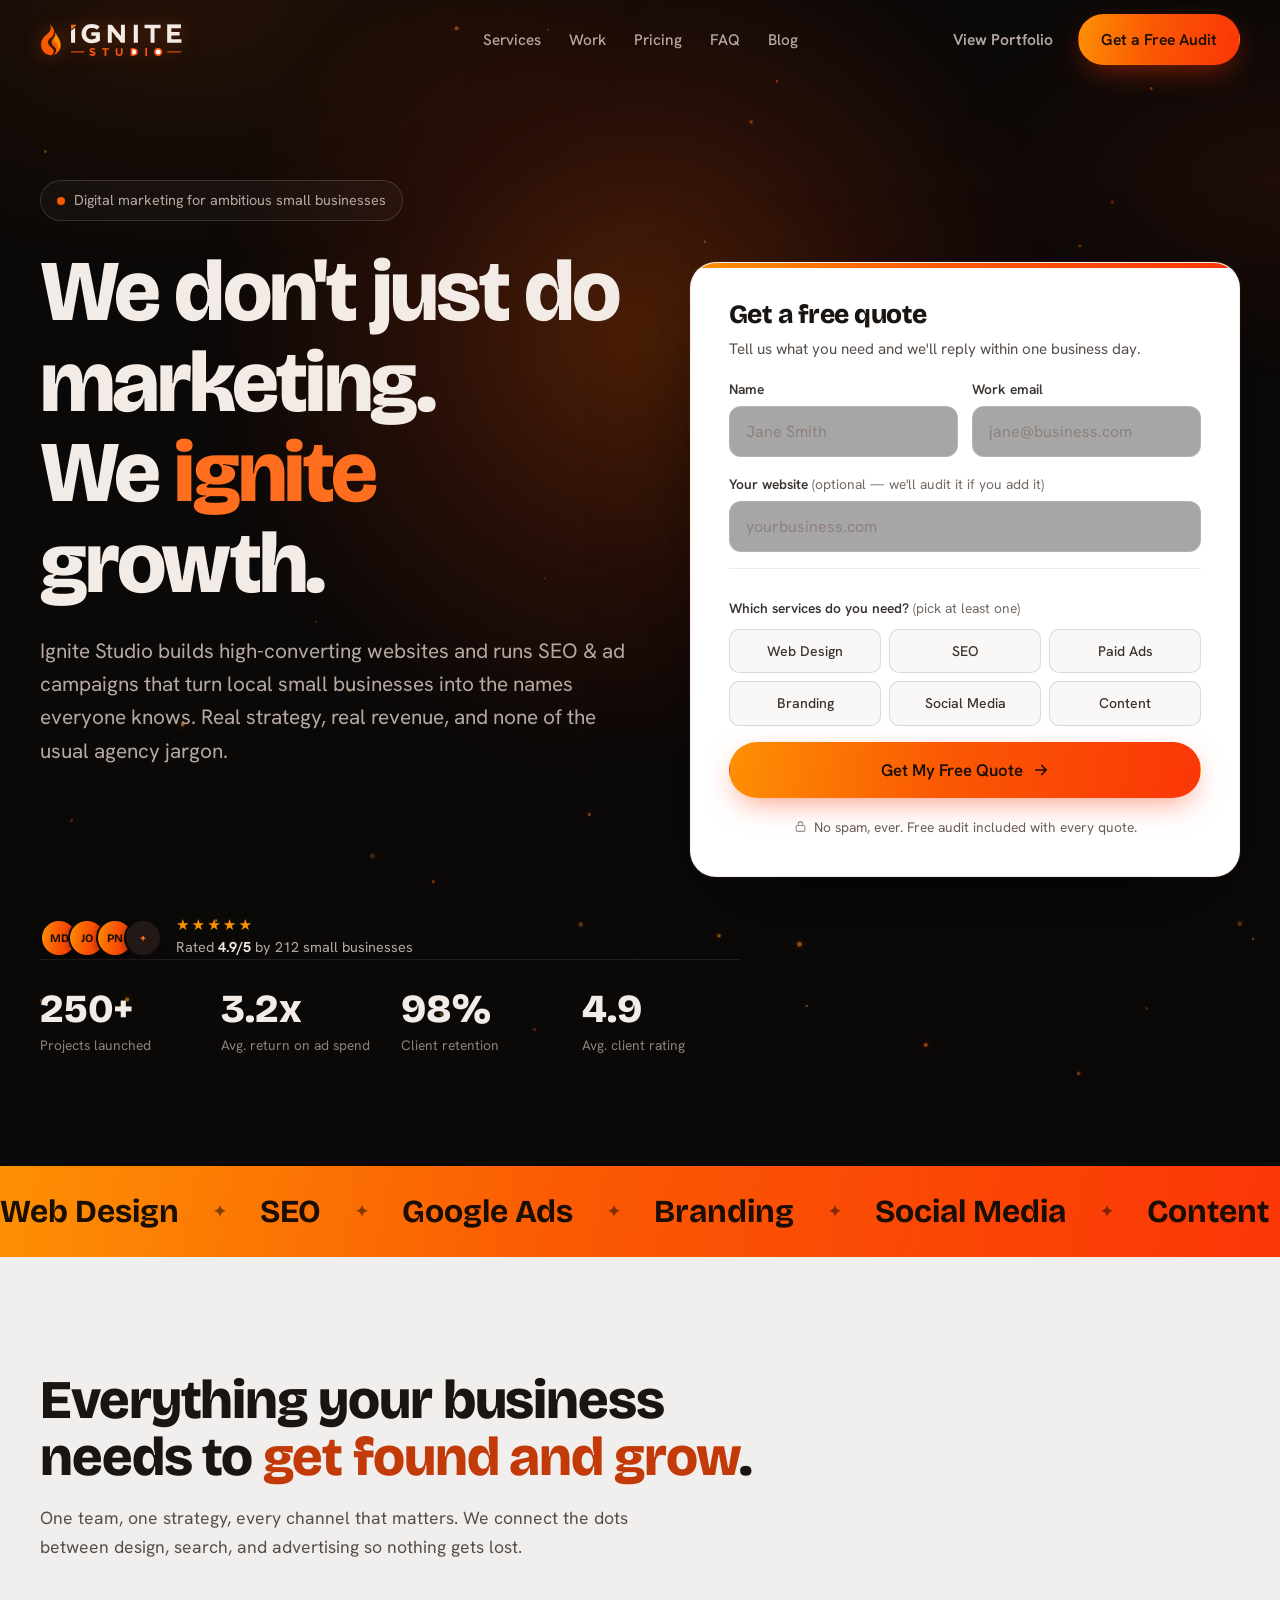
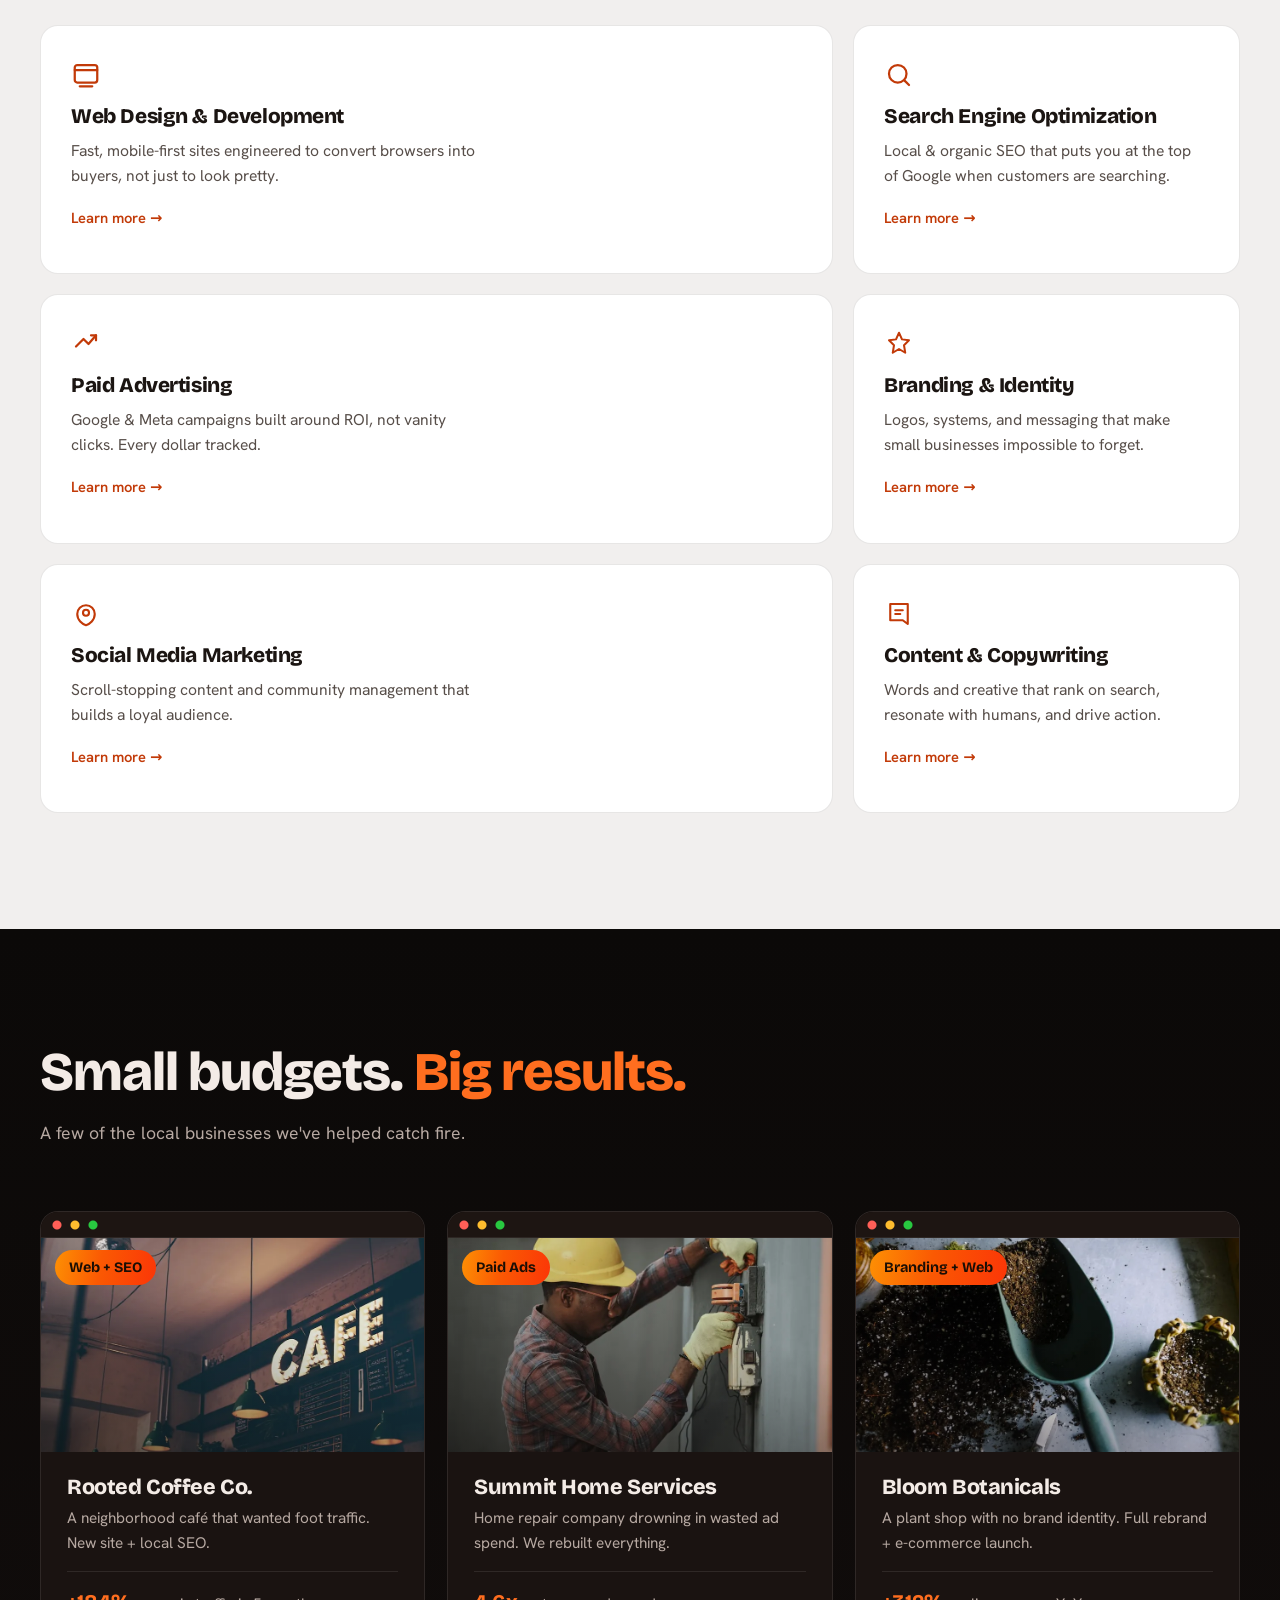
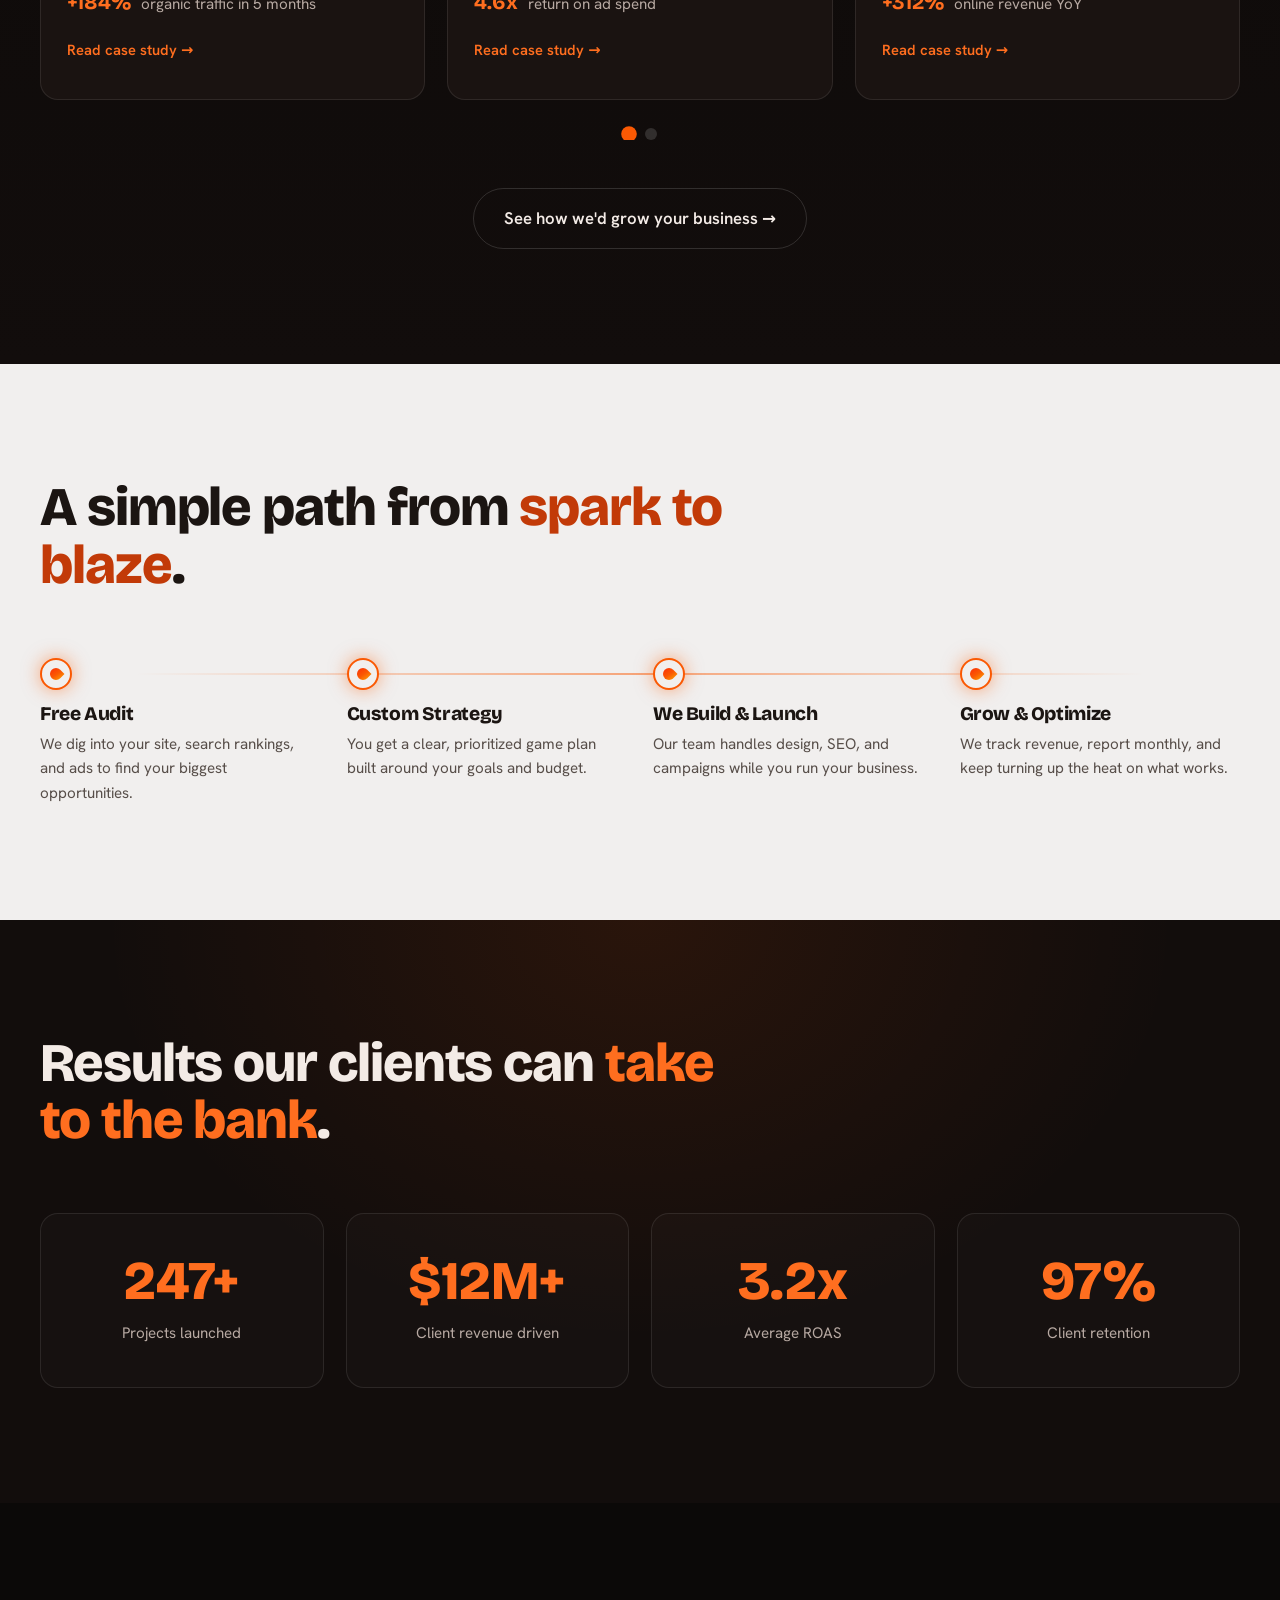
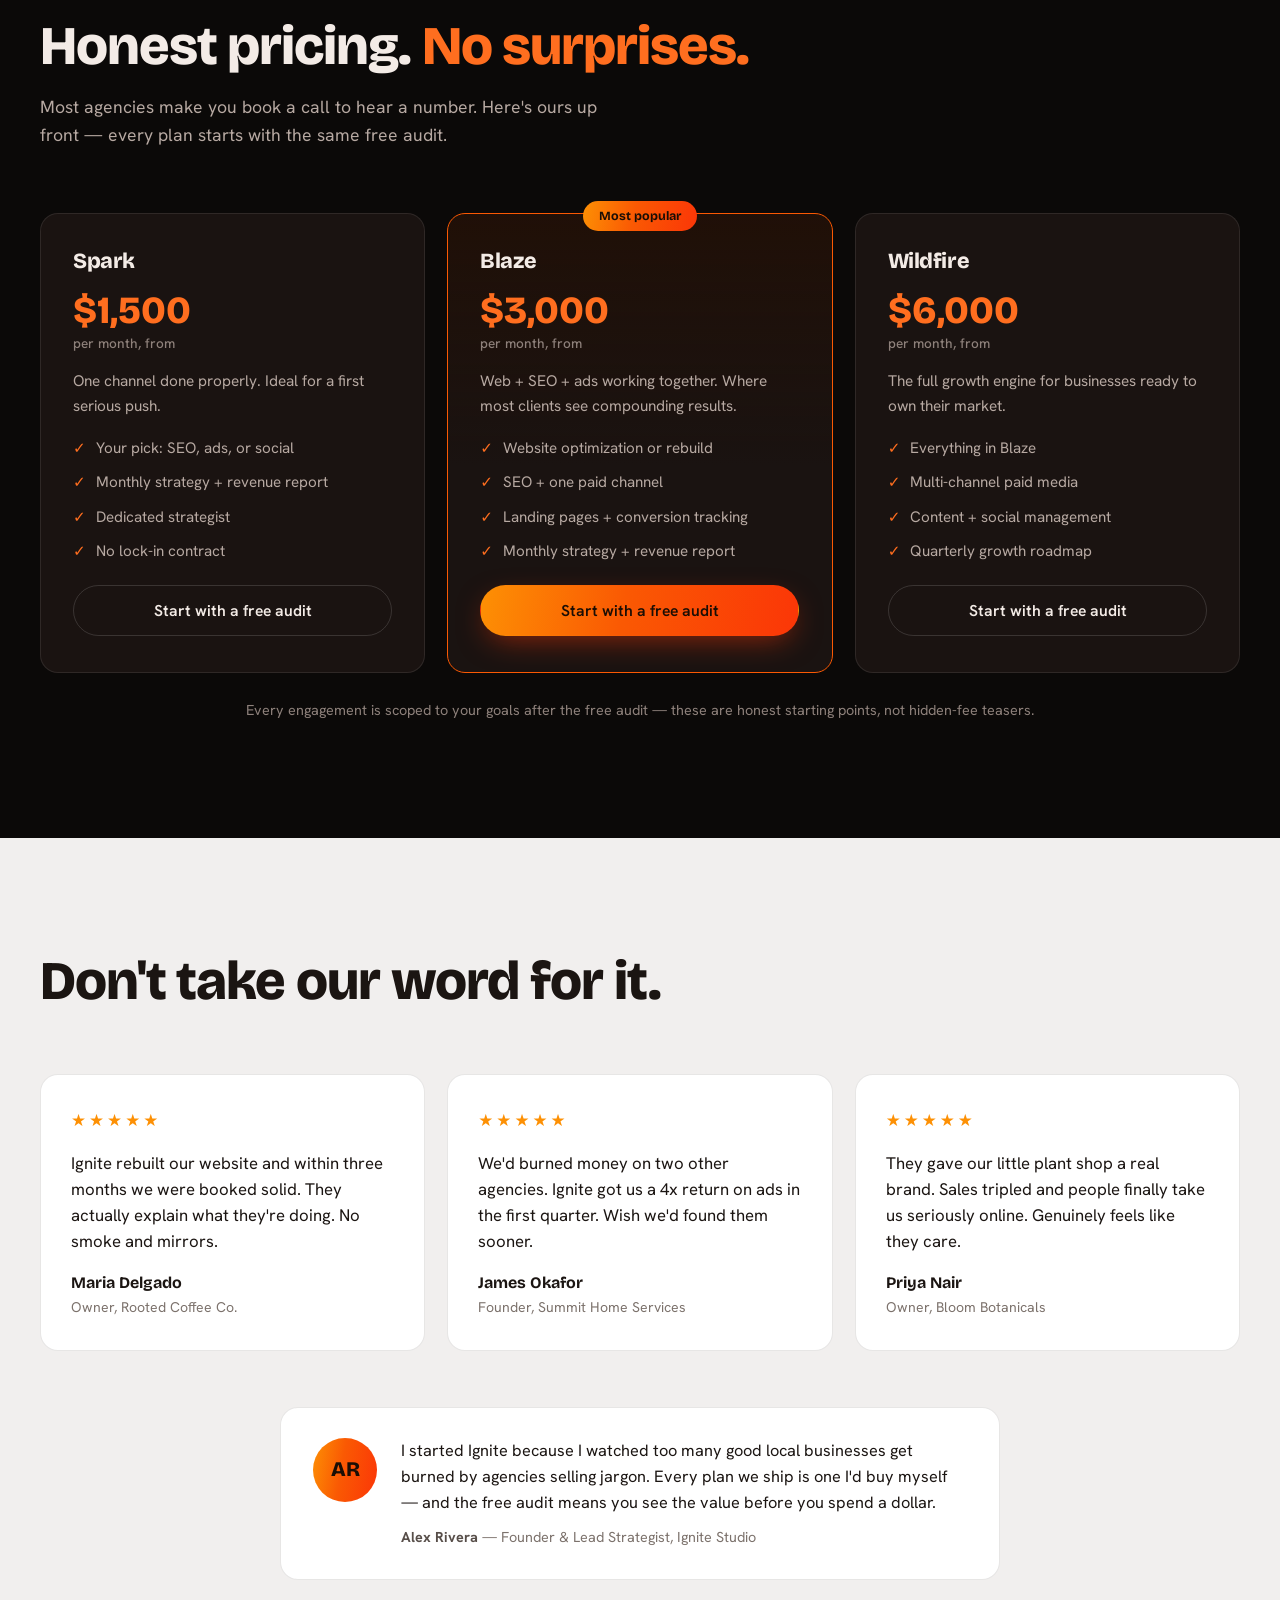
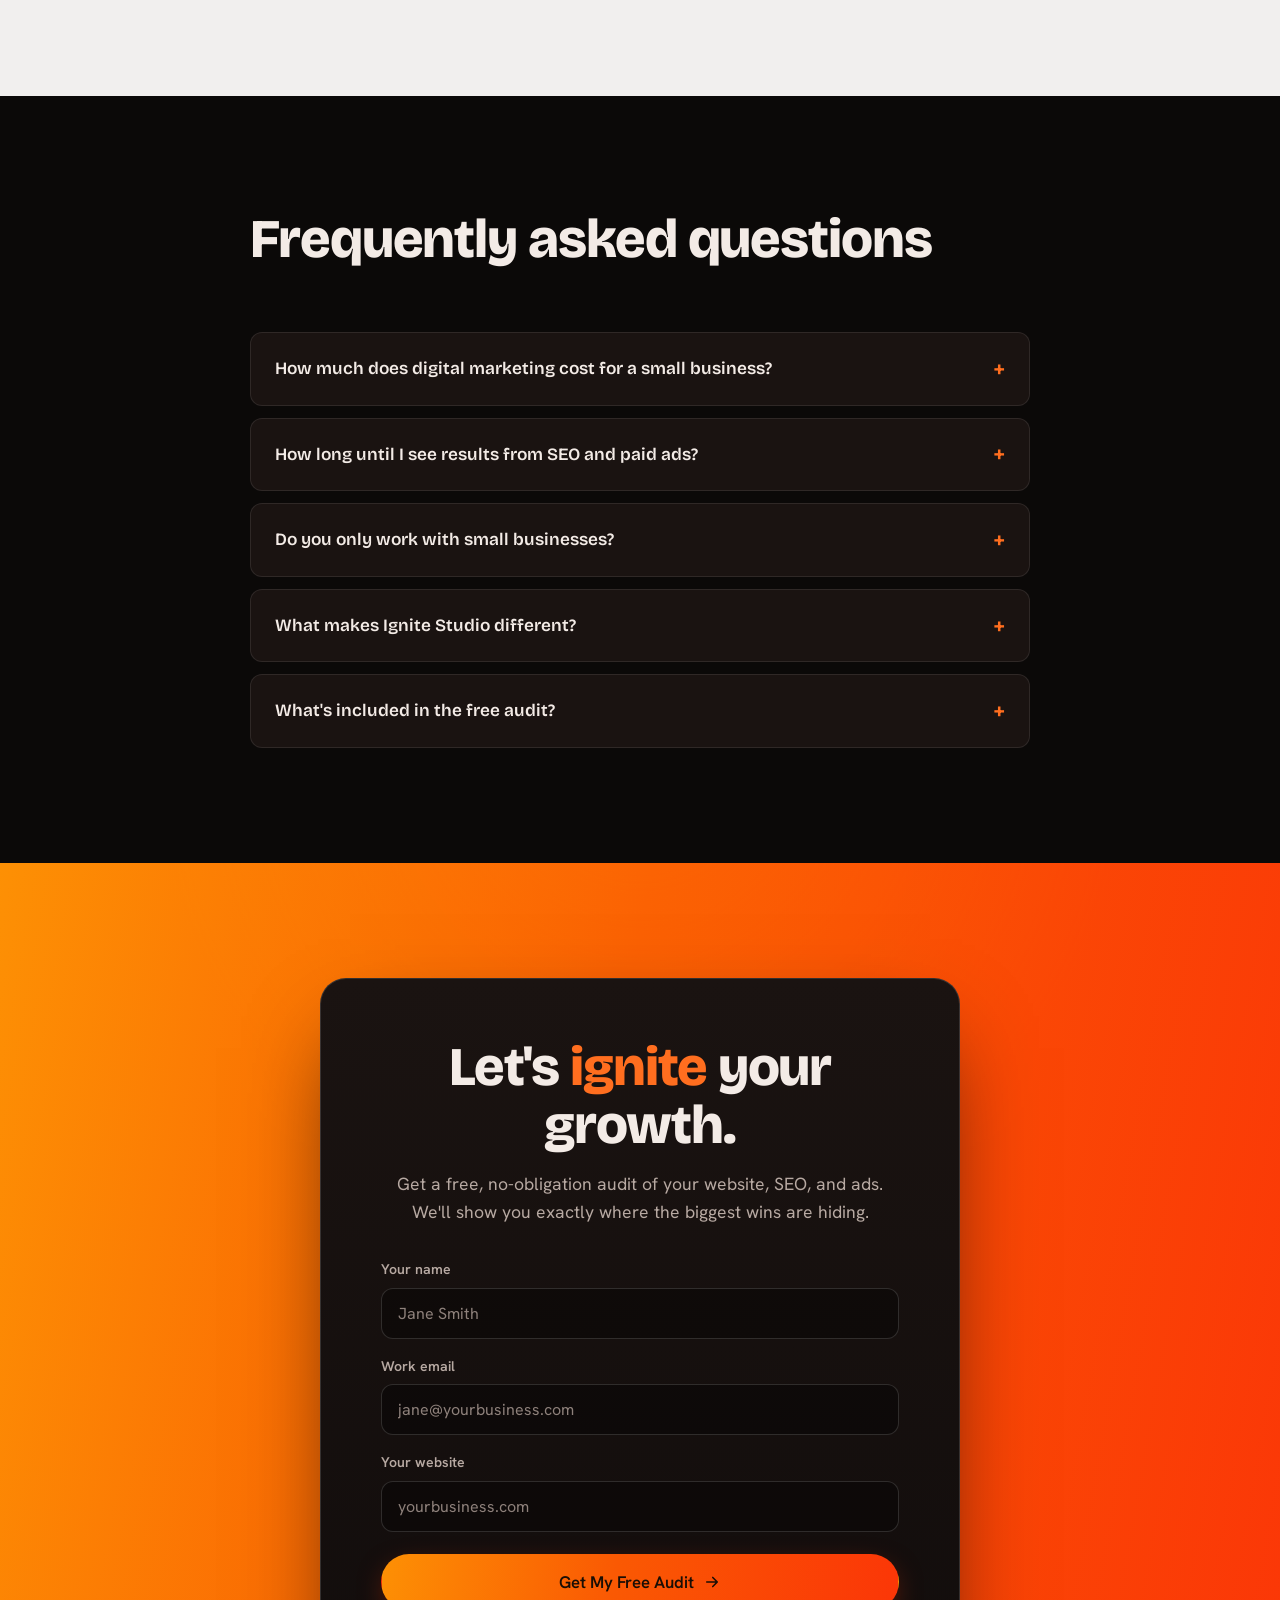
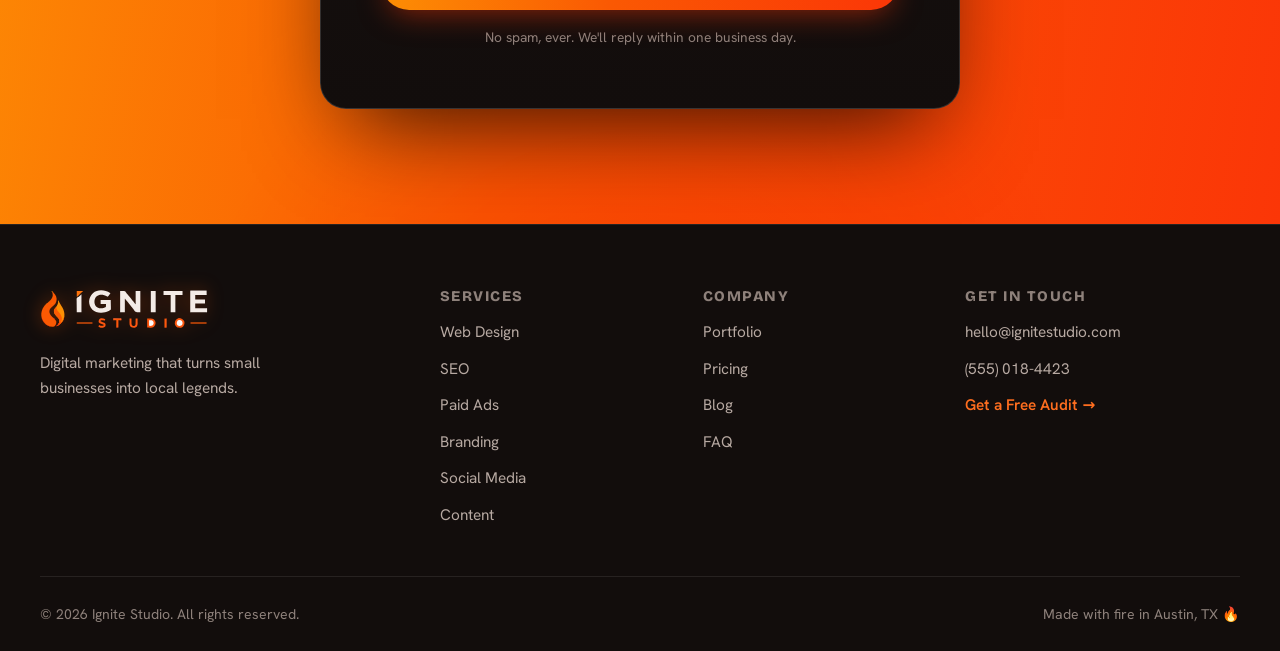
==== index.html @ 2445651b "Supabase backend for lead capture Every submission is stored in a leads table before email delivery." ====
<!doctype html>
<html lang="en" dir="ltr">
<head>
  <meta charset="utf-8" />
  <meta name="viewport" content="width=device-width, initial-scale=1, viewport-fit=cover" />
  <meta name="theme-color" content="#0B0908" />

  <!-- ============ PRIMARY SEO ============ -->
  <title>Ignite Studio — Digital Marketing & Web Design for Small Businesses</title>
  <meta name="description" content="Ignite Studio is a results-driven digital marketing agency helping small businesses grow with high-converting web design, SEO, paid ads, branding, and social media. Get a free audit today." />
  <meta name="keywords" content="digital marketing agency, web design for small business, SEO services, small business marketing, paid advertising, branding agency, social media marketing, free website audit" />
  <meta name="author" content="Ignite Studio" />
  <meta name="robots" content="index, follow, max-image-preview:large, max-snippet:-1" />
  <link rel="canonical" href="https://ignitestudio.com/" />

  <!-- ============ OPEN GRAPH ============ -->
  <meta property="og:type" content="website" />
  <meta property="og:site_name" content="Ignite Studio" />
  <meta property="og:title" content="Ignite Studio — Digital Marketing That Grows Small Businesses" />
  <meta property="og:description" content="High-converting web design, SEO, and paid ads for small businesses. Get your free growth audit." />
  <meta property="og:url" content="https://ignitestudio.com/" />
  <meta property="og:image" content="https://ignitestudio.com/og-image.jpg" />
  <meta property="og:image:width" content="1200" />
  <meta property="og:image:height" content="630" />
  <meta property="og:image:alt" content="Ignite Studio — digital marketing for small businesses" />
  <meta property="og:locale" content="en_US" />

  <!-- ============ TWITTER ============ -->
  <meta name="twitter:card" content="summary_large_image" />
  <meta name="twitter:title" content="Ignite Studio — Digital Marketing for Small Businesses" />
  <meta name="twitter:description" content="High-converting web design, SEO, and paid ads for small businesses. Get your free growth audit." />
  <meta name="twitter:image" content="https://ignitestudio.com/og-image.jpg" />

  <!-- ============ ICONS / MANIFEST ============ -->
  <link rel="icon" href="favicon.svg" type="image/svg+xml" />
  <link rel="icon" href="favicon-32.png" sizes="32x32" type="image/png" />
  <link rel="apple-touch-icon" href="apple-touch-icon.png" />
  <link rel="manifest" href="site.webmanifest" />

  <!-- ============ FONTS (self-hosted, no third-party blocking request) ============ -->
  <link rel="preload" href="assets/fonts/bricolage-grotesque-var.woff2" as="font" type="font/woff2" crossorigin />
  <link rel="preload" href="assets/fonts/hanken-grotesk-var.woff2" as="font" type="font/woff2" crossorigin />

  <link rel="stylesheet" href="css/styles.css?v=20" />

  <!-- ============ STRUCTURED DATA: ORGANIZATION / LOCALBUSINESS ============ -->
  <script type="application/ld+json">
  {
    "@context": "https://schema.org",
    "@type": ["Organization", "ProfessionalService"],
    "name": "Ignite Studio",
    "description": "Digital marketing agency specializing in web design, SEO, paid advertising, branding, and social media for small businesses.",
    "url": "https://ignitestudio.com/",
    "logo": "https://ignitestudio.com/icon-512.png",
    "image": "https://ignitestudio.com/og-image.jpg",
    "email": "hello@ignitestudio.com",
    "telephone": "+1-555-018-4423",
    "priceRange": "$$",
    "areaServed": { "@type": "State", "name": "Texas" },
    "slogan": "We turn small businesses into local legends.",
    "address": {
      "@type": "PostalAddress",
      "streetAddress": "24 Kindling Lane, Suite 300",
      "addressLocality": "Austin",
      "addressRegion": "TX",
      "postalCode": "78701",
      "addressCountry": "US"
    },
    "sameAs": [
      "https://www.instagram.com/ignitestudio",
      "https://www.linkedin.com/company/ignitestudio",
      "https://twitter.com/ignitestudio"
    ],
    "aggregateRating": {
      "@type": "AggregateRating",
      "ratingValue": 4.9,
      "reviewCount": 212,
      "bestRating": 5
    },
    "hasOfferCatalog": {
      "@type": "OfferCatalog",
      "name": "Ignite Studio Services",
      "itemListElement": [
        { "@type": "Offer", "itemOffered": { "@type": "Service", "name": "Web Design & Development", "description": "High-converting, fast, mobile-first websites built to turn visitors into customers." } },
        { "@type": "Offer", "itemOffered": { "@type": "Service", "name": "Search Engine Optimization (SEO)", "description": "Local and organic SEO that gets small businesses found on Google." } },
        { "@type": "Offer", "itemOffered": { "@type": "Service", "name": "Paid Advertising", "description": "Google and Meta ad campaigns engineered for measurable ROI." } },
        { "@type": "Offer", "itemOffered": { "@type": "Service", "name": "Branding & Identity", "description": "Memorable logos, brand systems, and messaging that stand out." } },
        { "@type": "Offer", "itemOffered": { "@type": "Service", "name": "Social Media Marketing", "description": "Content and community management that builds a loyal audience." } },
        { "@type": "Offer", "itemOffered": { "@type": "Service", "name": "Content & Copywriting", "description": "Words and creative that rank, resonate, and convert." } }
      ]
    },
    "review": [
      { "@type": "Review", "author": { "@type": "Person", "name": "Maria Delgado" }, "reviewRating": { "@type": "Rating", "ratingValue": "5", "bestRating": "5" }, "reviewBody": "Ignite rebuilt our website and within three months we were booked solid. They actually explain what they're doing. No smoke and mirrors." },
      { "@type": "Review", "author": { "@type": "Person", "name": "James Okafor" }, "reviewRating": { "@type": "Rating", "ratingValue": "5", "bestRating": "5" }, "reviewBody": "We'd burned money on two other agencies. Ignite got us a 4x return on ads in the first quarter. Wish we'd found them sooner." },
      { "@type": "Review", "author": { "@type": "Person", "name": "Priya Nair" }, "reviewRating": { "@type": "Rating", "ratingValue": "5", "bestRating": "5" }, "reviewBody": "They gave our little plant shop a real brand. Sales tripled and people finally take us seriously online. Genuinely feels like they care." }
    ]
  }
  </script>

  <!-- ============ STRUCTURED DATA: FAQ (for AEO / AI answer engines) ============ -->
  <script type="application/ld+json">
  {
    "@context": "https://schema.org",
    "@type": "FAQPage",
    "mainEntity": [
      {
        "@type": "Question",
        "name": "How much does digital marketing cost for a small business?",
        "acceptedAnswer": { "@type": "Answer", "text": "We build custom plans around your goals and budget. Most small-business clients invest between $1,500 and $6,000 per month across web, SEO, and ads. Every relationship starts with a free audit, so you know exactly what will move the needle before spending a dollar." }
      },
      {
        "@type": "Question",
        "name": "How long until I see results from SEO and paid ads?",
        "acceptedAnswer": { "@type": "Answer", "text": "Paid advertising can drive qualified traffic within days of launch. SEO is a compounding investment that typically shows meaningful movement in 3 to 6 months. We report progress every month so you always see what's working." }
      },
      {
        "@type": "Question",
        "name": "Do you only work with small businesses?",
        "acceptedAnswer": { "@type": "Answer", "text": "Small and local businesses are our specialty. We understand tight budgets, lean teams, and the need for results you can feel in revenue. Our strategies are built for real growth, not vanity metrics." }
      },
      {
        "@type": "Question",
        "name": "What makes Ignite Studio different?",
        "acceptedAnswer": { "@type": "Answer", "text": "We combine design, SEO, and paid media under one roof, report on revenue rather than clicks, and give every client a dedicated strategist. No long lock-in contracts and no jargon. Just measurable growth." }
      },
      {
        "@type": "Question",
        "name": "What's included in the free audit?",
        "acceptedAnswer": { "@type": "Answer", "text": "Your free audit reviews your website performance, SEO health, ad accounts, and competitor positioning. You'll get a prioritized action plan showing the highest-impact opportunities to grow, with zero obligation." }
      }
    ]
  }
  </script>

  <!-- ============ STRUCTURED DATA: WEBSITE ============ -->
  <script type="application/ld+json">
  {
    "@context": "https://schema.org",
    "@type": "WebSite",
    "name": "Ignite Studio",
    "url": "https://ignitestudio.com/",
    "potentialAction": {
      "@type": "SearchAction",
      "target": "https://ignitestudio.com/?s={search_term_string}",
      "query-input": "required name=search_term_string"
    }
  }
  </script>
</head>

<body>
  <a class="skip-link" href="#main">Skip to content</a>

  <!-- ================= HEADER / NAV ================= -->
  <header class="site-header" id="siteHeader" data-reveal-instant>
    <nav class="nav" aria-label="Primary">
      <a class="brand" href="#top" aria-label="Ignite Studio home">
        <img class="brand-logo" src="assets/logo-nav.svg?v=2" alt="Ignite Studio" width="143" height="34" fetchpriority="high" />
      </a>

      <ul class="nav-links" id="navLinks">
        <li><a href="#services">Services</a></li>
        <li><a href="#work">Work</a></li>
        <li><a href="#pricing">Pricing</a></li>
        <li><a href="#faq">FAQ</a></li>
        <li><a href="blog.html">Blog</a></li>
      </ul>

      <div class="nav-actions">
        <a class="btn btn-ghost" href="#work">View Portfolio</a>
        <a class="btn btn-primary magnetic" href="#audit" data-cta="nav">
          <span>Get a Free Audit</span>
        </a>
      </div>

      <button class="nav-toggle" id="navToggle" aria-label="Open menu" aria-expanded="false" aria-controls="navLinks">
        <span></span><span></span><span></span>
      </button>
    </nav>
  </header>

  <main id="main">
    <span id="top"></span>

    <!-- ================= HERO ================= -->
    <section class="hero spotlight" aria-labelledby="hero-title">
      <canvas class="ember-canvas" id="emberCanvas" aria-hidden="true"></canvas>
      <div class="hero-glow" aria-hidden="true"></div>

      <div class="container hero-inner">
        <div class="hero-grid">
          <div class="hero-copy">
            <p class="eyebrow reveal" data-reveal>
              <span class="pulse-dot" aria-hidden="true"></span>
              Digital marketing for ambitious small businesses
            </p>

            <h1 class="hero-title" id="hero-title">
              <span class="line reveal" data-reveal>We don't just do marketing.</span>
              <span class="line reveal" data-reveal data-delay="80">We <span class="fire-text">ignite</span> growth.</span>
            </h1>

            <p class="hero-sub reveal" data-reveal data-delay="160">
              Ignite Studio builds high-converting websites and runs SEO &amp; ad campaigns
              that turn local small businesses into the names everyone knows. Real strategy,
              real revenue, and none of the usual agency jargon.
            </p>

            <div class="hero-cta reveal" data-reveal data-delay="240">
              <a class="btn btn-outline btn-lg" href="#work">
                <span>View Our Portfolio</span>
              </a>
              <a class="btn btn-ghost btn-lg" href="#pricing">See pricing →</a>
            </div>

            <div class="trust-badge reveal" data-reveal data-delay="300">
              <div class="tb-avatars" aria-hidden="true">
                <span>MD</span>
                <span>JO</span>
                <span>PN</span>
                <span class="tb-more">+</span>
              </div>
              <div class="tb-text">
                <div class="tb-stars" aria-hidden="true">★★★★★</div>
                <p>Rated <strong>4.9/5</strong> by 212 small businesses</p>
              </div>
            </div>
          </div>

          <div class="hero-form-wrap reveal" data-reveal data-delay="200">
            <form class="quote-form" id="quoteForm" novalidate aria-labelledby="quote-title">
              <h2 class="quote-title" id="quote-title">Get a free quote</h2>
              <p class="quote-sub">Tell us what you need and we'll reply within one business day.</p>

              <div class="quote-row">
                <div class="field">
                  <label for="q-name">Name</label>
                  <input type="text" id="q-name" name="name" autocomplete="name" required placeholder="Jane Smith" />
                </div>
                <div class="field">
                  <label for="q-email">Work email</label>
                  <input type="email" id="q-email" name="email" autocomplete="email" required placeholder="jane@business.com" />
                </div>
              </div>

              <div class="field">
                <label for="q-website">Your website <span class="field-hint">(optional — we'll audit it if you add it)</span></label>
                <input type="text" id="q-website" name="website" inputmode="url" autocomplete="url" placeholder="yourbusiness.com" />
              </div>

              <fieldset class="chips-field">
                <legend>Which services do you need? <span class="field-hint">(pick at least one)</span></legend>
                <div class="chips">
                  <span class="chip"><input type="checkbox" id="s-web" name="services" value="Web Design" /><label for="s-web">Web Design</label></span>
                  <span class="chip"><input type="checkbox" id="s-seo" name="services" value="SEO" /><label for="s-seo">SEO</label></span>
                  <span class="chip"><input type="checkbox" id="s-ads" name="services" value="Paid Ads" /><label for="s-ads">Paid Ads</label></span>
                  <span class="chip"><input type="checkbox" id="s-brand" name="services" value="Branding" /><label for="s-brand">Branding</label></span>
                  <span class="chip"><input type="checkbox" id="s-social" name="services" value="Social Media" /><label for="s-social">Social Media</label></span>
                  <span class="chip"><input type="checkbox" id="s-content" name="services" value="Content" /><label for="s-content">Content</label></span>
                </div>
              </fieldset>

              <button type="submit" class="btn btn-primary btn-lg btn-block magnetic" data-cta="hero-quote">
                <span>Get My Free Quote</span>
                <svg width="18" height="18" viewBox="0 0 24 24" fill="none" aria-hidden="true"><path d="M5 12h14M13 6l6 6-6 6" stroke="currentColor" stroke-width="2.2" stroke-linecap="round" stroke-linejoin="round"/></svg>
              </button>
              <p class="form-note" id="quoteNote" role="status"><svg width="13" height="13" viewBox="0 0 24 24" fill="none" aria-hidden="true"><rect x="4" y="10" width="16" height="11" rx="2.5" stroke="#756A62" stroke-width="2"/><path d="M8 10V7a4 4 0 0 1 8 0v3" stroke="#756A62" stroke-width="2"/></svg><span id="quoteNoteText">No spam, ever. Free audit included with every quote.</span></p>

              <div class="quote-success" id="quoteSuccess" aria-live="polite">
                <div class="success-icon">
                  <svg viewBox="0 0 24 24" fill="none" aria-hidden="true"><path d="M5 13l4 4L19 7" stroke="#1A0E05" stroke-width="2.8" stroke-linecap="round" stroke-linejoin="round"/></svg>
                </div>
                <h3 id="successHeading">You're all set!</h3>
                <p id="successMsg">We'll prepare your custom quote and reply within one business day.</p>
                <button type="button" class="btn-again" id="quoteAgain">Submit another quote <svg width="14" height="14" viewBox="0 0 24 24" fill="none" aria-hidden="true"><path d="M1 4v6h6M23 20v-6h-6" stroke="currentColor" stroke-width="2.4" stroke-linecap="round" stroke-linejoin="round"/><path d="M20.49 9A9 9 0 005.64 5.64L1 10m22 4l-4.64 4.36A9 9 0 013.51 15" stroke="currentColor" stroke-width="2.4" stroke-linecap="round" stroke-linejoin="round"/></svg></button>
              </div>
            </form>
          </div>
        </div>

        <ul class="hero-trust reveal" data-reveal data-delay="320" aria-label="Proof points">
          <li><strong data-count="250" data-suffix="+">0</strong><span>Projects launched</span></li>
          <li><strong data-count="3.2" data-suffix="x" data-decimals="1">0</strong><span>Avg. return on ad spend</span></li>
          <li><strong data-count="98" data-suffix="%">0</strong><span>Client retention</span></li>
          <li><strong data-count="4.9" data-decimals="1">0</strong><span>Avg. client rating</span></li>
        </ul>
      </div>
    </section>

    <!-- ================= MARQUEE ================= -->
    <section class="marquee-wrap" aria-label="What we do">
      <div class="marquee" aria-hidden="true">
        <div class="marquee-track">
          <span>Web Design</span><span class="dot">✦</span>
          <span>SEO</span><span class="dot">✦</span>
          <span>Google Ads</span><span class="dot">✦</span>
          <span>Branding</span><span class="dot">✦</span>
          <span>Social Media</span><span class="dot">✦</span>
          <span>Content</span><span class="dot">✦</span>
          <span>Web Design</span><span class="dot">✦</span>
          <span>SEO</span><span class="dot">✦</span>
          <span>Google Ads</span><span class="dot">✦</span>
          <span>Branding</span><span class="dot">✦</span>
          <span>Social Media</span><span class="dot">✦</span>
          <span>Content</span><span class="dot">✦</span>
        </div>
      </div>
    </section>

    <!-- ================= SERVICES ================= -->
    <section class="section section--light" id="services" aria-labelledby="services-title">
      <div class="container">
        <header class="section-head reveal" data-reveal>
          <h2 class="section-title" id="services-title">Everything your business needs to <span class="fire-text">get found and grow</span>.</h2>
          <p class="section-lead">One team, one strategy, every channel that matters. We connect the dots between design, search, and advertising so nothing gets lost.</p>
        </header>

        <div class="bento" role="list">
          <article class="card spotlight" role="listitem" data-reveal>
            <div class="card-icon">
              <svg viewBox="0 0 24 24" width="26" height="26" fill="none" aria-hidden="true"><rect x="3" y="4" width="18" height="14" rx="2" stroke="currentColor" stroke-width="1.8"/><path d="M3 8h18M7 21h10" stroke="currentColor" stroke-width="1.8" stroke-linecap="round"/></svg>
            </div>
            <h3>Web Design &amp; Development</h3>
            <p>Fast, mobile-first sites engineered to convert browsers into buyers, not just to look pretty.</p>
            <a class="card-link" href="web-design.html">Learn more &rarr;</a>
          </article>

          <article class="card spotlight" role="listitem" data-reveal data-delay="60">
            <div class="card-icon">
              <svg viewBox="0 0 24 24" width="26" height="26" fill="none" aria-hidden="true"><circle cx="11" cy="11" r="7" stroke="currentColor" stroke-width="1.8"/><path d="M20 20l-3.5-3.5" stroke="currentColor" stroke-width="1.8" stroke-linecap="round"/></svg>
            </div>
            <h3>Search Engine Optimization</h3>
            <p>Local &amp; organic SEO that puts you at the top of Google when customers are searching.</p>
            <a class="card-link" href="seo.html">Learn more &rarr;</a>
          </article>

          <article class="card spotlight" role="listitem" data-reveal data-delay="120">
            <div class="card-icon">
              <svg viewBox="0 0 24 24" width="26" height="26" fill="none" aria-hidden="true"><path d="M4 14l6-6 4 4 6-7" stroke="currentColor" stroke-width="1.8" stroke-linecap="round" stroke-linejoin="round"/><path d="M20 5h-4M20 5v4" stroke="currentColor" stroke-width="1.8" stroke-linecap="round"/></svg>
            </div>
            <h3>Paid Advertising</h3>
            <p>Google &amp; Meta campaigns built around ROI, not vanity clicks. Every dollar tracked.</p>
            <a class="card-link" href="paid-ads.html">Learn more &rarr;</a>
          </article>

          <article class="card spotlight" role="listitem" data-reveal data-delay="60">
            <div class="card-icon">
              <svg viewBox="0 0 24 24" width="26" height="26" fill="none" aria-hidden="true"><path d="M12 3l2.4 5.3L20 9l-4 4 1 6-5-3-5 3 1-6-4-4 5.6-.7z" stroke="currentColor" stroke-width="1.6" stroke-linejoin="round"/></svg>
            </div>
            <h3>Branding &amp; Identity</h3>
            <p>Logos, systems, and messaging that make small businesses impossible to forget.</p>
            <a class="card-link" href="branding.html">Learn more &rarr;</a>
          </article>

          <article class="card spotlight" role="listitem" data-reveal data-delay="120">
            <div class="card-icon">
              <svg viewBox="0 0 24 24" width="26" height="26" fill="none" aria-hidden="true"><path d="M5 12a7 7 0 0114 0c0 5-4 8-7 9-3-1-7-4-7-9z" stroke="currentColor" stroke-width="1.7" stroke-linejoin="round"/><circle cx="12" cy="11" r="2.4" stroke="currentColor" stroke-width="1.7"/></svg>
            </div>
            <h3>Social Media Marketing</h3>
            <p>Scroll-stopping content and community management that builds a loyal audience.</p>
            <a class="card-link" href="social-media.html">Learn more &rarr;</a>
          </article>

          <article class="card spotlight" role="listitem" data-reveal data-delay="180">
            <div class="card-icon">
              <svg viewBox="0 0 24 24" width="26" height="26" fill="none" aria-hidden="true"><path d="M5 4h14v16l-4-3H5z" stroke="currentColor" stroke-width="1.7" stroke-linejoin="round"/><path d="M9 9h6M9 12h4" stroke="currentColor" stroke-width="1.7" stroke-linecap="round"/></svg>
            </div>
            <h3>Content &amp; Copywriting</h3>
            <p>Words and creative that rank on search, resonate with humans, and drive action.</p>
            <a class="card-link" href="content.html">Learn more &rarr;</a>
          </article>
        </div>
      </div>
    </section>

    <!-- ================= WORK / PORTFOLIO ================= -->
    <section class="section section-alt" id="work" aria-labelledby="work-title">
      <div class="container">
        <header class="section-head reveal" data-reveal>
          <h2 class="section-title" id="work-title">Small budgets. <span class="fire-text">Big results.</span></h2>
          <p class="section-lead">A few of the local businesses we've helped catch fire.</p>
        </header>

        <div class="work-carousel">
          <div class="work-track">
            <article class="work-card">
              <div class="work-media">
                <img src="assets/work-cafe.webp" alt="Glowing marquee CAFE sign above a neighborhood coffee bar" loading="lazy" decoding="async" width="900" height="563" />
                <span class="work-tag">Web + SEO</span>
              </div>
              <div class="work-body">
                <h3>Rooted Coffee Co.</h3>
                <p>A neighborhood café that wanted foot traffic. New site + local SEO.</p>
                <div class="work-metric"><strong>+184%</strong> organic traffic in 5 months</div>
                <a class="card-link" href="case-rooted-coffee.html">Read case study →</a>
              </div>
            </article>

            <article class="work-card">
              <div class="work-media">
                <img src="assets/work-contractor.webp" alt="Tradesperson in a hard hat wiring an electrical panel on a job site" loading="lazy" decoding="async" width="900" height="563" />
                <span class="work-tag">Paid Ads</span>
              </div>
              <div class="work-body">
                <h3>Summit Home Services</h3>
                <p>Home repair company drowning in wasted ad spend. We rebuilt everything.</p>
                <div class="work-metric"><strong>4.6x</strong> return on ad spend</div>
                <a class="card-link" href="case-summit-home.html">Read case study →</a>
              </div>
            </article>

            <article class="work-card">
              <div class="work-media">
                <img src="assets/work-plants.webp" alt="Hands potting seedlings with fresh soil and a scoop at a plant shop" loading="lazy" decoding="async" width="900" height="563" />
                <span class="work-tag">Branding + Web</span>
              </div>
              <div class="work-body">
                <h3>Bloom Botanicals</h3>
                <p>A plant shop with no brand identity. Full rebrand + e-commerce launch.</p>
                <div class="work-metric"><strong>+312%</strong> online revenue YoY</div>
                <a class="card-link" href="case-bloom-botanicals.html">Read case study →</a>
              </div>
            </article>

            <article class="work-card">
              <div class="work-media">
                <img src="assets/work-gym.webp" alt="Rows of dumbbells on a rack inside a modern strength gym" loading="lazy" decoding="async" width="900" height="563" />
                <span class="work-tag">Social Media</span>
              </div>
              <div class="work-body">
                <h3>Ironclad Fitness</h3>
                <p>Local gym with zero social presence. We built a community that sells.</p>
                <div class="work-metric"><strong>+2,400</strong> followers in 3 months</div>
              </div>
            </article>
          </div>
          <div class="work-dots"></div>
        </div>

        <div class="section-cta reveal" data-reveal>
          <a class="btn btn-outline btn-lg" href="#audit">See how we'd grow your business →</a>
        </div>
      </div>
    </section>

    <!-- ================= PROCESS ================= -->
    <section class="section section--light" id="process" aria-labelledby="process-title">
      <div class="container">
        <header class="section-head reveal" data-reveal>
          <h2 class="section-title" id="process-title">A simple path from <span class="fire-text">spark to blaze</span>.</h2>
        </header>

        <ol class="steps">
          <li class="step reveal" data-reveal>
            <span class="step-node" aria-hidden="true"><span class="step-flame"></span></span>
            <h3>Free Audit</h3>
            <p>We dig into your site, search rankings, and ads to find your biggest opportunities.</p>
          </li>
          <li class="step reveal" data-reveal data-delay="80">
            <span class="step-node" aria-hidden="true"><span class="step-flame"></span></span>
            <h3>Custom Strategy</h3>
            <p>You get a clear, prioritized game plan built around your goals and budget.</p>
          </li>
          <li class="step reveal" data-reveal data-delay="160">
            <span class="step-node" aria-hidden="true"><span class="step-flame"></span></span>
            <h3>We Build &amp; Launch</h3>
            <p>Our team handles design, SEO, and campaigns while you run your business.</p>
          </li>
          <li class="step reveal" data-reveal data-delay="240">
            <span class="step-node" aria-hidden="true"><span class="step-flame"></span></span>
            <h3>Grow &amp; Optimize</h3>
            <p>We track revenue, report monthly, and keep turning up the heat on what works.</p>
          </li>
        </ol>
      </div>
    </section>

    <!-- ================= RESULTS / STATS ================= -->
    <section class="section stats-section" id="results" aria-labelledby="results-title">
      <div class="container">
        <header class="section-head reveal" data-reveal>
          <h2 class="section-title" id="results-title">Results our clients can <span class="fire-text">take to the bank</span>.</h2>
        </header>

        <div class="stats-grid">
          <div class="stat reveal" data-reveal><strong data-count="250" data-suffix="+">0</strong><span>Projects launched</span></div>
          <div class="stat reveal" data-reveal data-delay="60"><strong data-count="12" data-suffix="M+" data-prefix="$">0</strong><span>Client revenue driven</span></div>
          <div class="stat reveal" data-reveal data-delay="120"><strong data-count="3.2" data-suffix="x" data-decimals="1">0</strong><span>Average ROAS</span></div>
          <div class="stat reveal" data-reveal data-delay="180"><strong data-count="98" data-suffix="%">0</strong><span>Client retention</span></div>
        </div>
      </div>
    </section>

    <!-- ================= PRICING ================= -->
    <section class="section" id="pricing" aria-labelledby="pricing-title">
      <div class="container">
        <header class="section-head reveal" data-reveal>
          <h2 class="section-title" id="pricing-title">Honest pricing. <span class="fire-text">No surprises.</span></h2>
          <p class="section-lead">Most agencies make you book a call to hear a number. Here's ours up front — every plan starts with the same free audit.</p>
        </header>

        <div class="pricing-grid">
          <article class="price-card reveal" data-reveal>
            <h3>Spark</h3>
            <div class="price-amount">$1,500<small>per month, from</small></div>
            <p class="price-desc">One channel done properly. Ideal for a first serious push.</p>
            <ul class="price-list">
              <li>Your pick: SEO, ads, or social</li>
              <li>Monthly strategy + revenue report</li>
              <li>Dedicated strategist</li>
              <li>No lock-in contract</li>
            </ul>
            <a class="btn btn-outline" href="#audit">Start with a free audit</a>
          </article>

          <article class="price-card price-card--featured reveal" data-reveal data-delay="80">
            <span class="price-flag">Most popular</span>
            <h3>Blaze</h3>
            <div class="price-amount">$3,000<small>per month, from</small></div>
            <p class="price-desc">Web + SEO + ads working together. Where most clients see compounding results.</p>
            <ul class="price-list">
              <li>Website optimization or rebuild</li>
              <li>SEO + one paid channel</li>
              <li>Landing pages + conversion tracking</li>
              <li>Monthly strategy + revenue report</li>
            </ul>
            <a class="btn btn-primary" href="#audit"><span>Start with a free audit</span></a>
          </article>

          <article class="price-card reveal" data-reveal data-delay="160">
            <h3>Wildfire</h3>
            <div class="price-amount">$6,000<small>per month, from</small></div>
            <p class="price-desc">The full growth engine for businesses ready to own their market.</p>
            <ul class="price-list">
              <li>Everything in Blaze</li>
              <li>Multi-channel paid media</li>
              <li>Content + social management</li>
              <li>Quarterly growth roadmap</li>
            </ul>
            <a class="btn btn-outline" href="#audit">Start with a free audit</a>
          </article>
        </div>

        <p class="pricing-note">Every engagement is scoped to your goals after the free audit — these are honest starting points, not hidden-fee teasers.</p>
      </div>
    </section>

    <!-- ================= TESTIMONIALS ================= -->
    <section class="section section--light" aria-labelledby="reviews-title">
      <div class="container">
        <header class="section-head reveal" data-reveal>
          <h2 class="section-title" id="reviews-title">Don't take our word for it.</h2>
        </header>

        <div class="reviews">
          <figure class="review reveal" data-reveal>
            <div class="stars" aria-label="5 out of 5 stars">★★★★★</div>
            <blockquote>Ignite rebuilt our website and within three months we were booked solid. They actually explain what they're doing. No smoke and mirrors.</blockquote>
            <figcaption><strong>Maria Delgado</strong><span>Owner, Rooted Coffee Co.</span></figcaption>
          </figure>

          <figure class="review reveal" data-reveal data-delay="80">
            <div class="stars" aria-label="5 out of 5 stars">★★★★★</div>
            <blockquote>We'd burned money on two other agencies. Ignite got us a 4x return on ads in the first quarter. Wish we'd found them sooner.</blockquote>
            <figcaption><strong>James Okafor</strong><span>Founder, Summit Home Services</span></figcaption>
          </figure>

          <figure class="review reveal" data-reveal data-delay="160">
            <div class="stars" aria-label="5 out of 5 stars">★★★★★</div>
            <blockquote>They gave our little plant shop a real brand. Sales tripled and people finally take us seriously online. Genuinely feels like they care.</blockquote>
            <figcaption><strong>Priya Nair</strong><span>Owner, Bloom Botanicals</span></figcaption>
          </figure>
        </div>

        <figure class="founder-note reveal" data-reveal>
          <div class="founder-avatar" aria-hidden="true">AR</div>
          <div>
            <blockquote>I started Ignite because I watched too many good local businesses get burned by agencies selling jargon. Every plan we ship is one I'd buy myself — and the free audit means you see the value before you spend a dollar.</blockquote>
            <figcaption><strong>Alex Rivera</strong> — Founder &amp; Lead Strategist, Ignite Studio</figcaption>
          </div>
        </figure>
      </div>
    </section>

    <!-- ================= FAQ (AEO) ================= -->
    <section class="section" id="faq" aria-labelledby="faq-title">
      <div class="container container-narrow">
        <header class="section-head reveal" data-reveal>
          <h2 class="section-title" id="faq-title">Frequently asked questions</h2>
        </header>

        <div class="faq">
          <details class="faq-item reveal" data-reveal>
            <summary>How much does digital marketing cost for a small business?</summary>
            <div class="faq-answer"><p>We build custom plans around your goals and budget. Most small-business clients invest between $1,500 and $6,000 per month across web, SEO, and ads. Every relationship starts with a free audit, so you know exactly what will move the needle before spending a dollar.</p></div>
          </details>

          <details class="faq-item reveal" data-reveal>
            <summary>How long until I see results from SEO and paid ads?</summary>
            <div class="faq-answer"><p>Paid advertising can drive qualified traffic within days of launch. SEO is a compounding investment that typically shows meaningful movement in 3 to 6 months. We report progress every month so you always see what's working.</p></div>
          </details>

          <details class="faq-item reveal" data-reveal>
            <summary>Do you only work with small businesses?</summary>
            <div class="faq-answer"><p>Small and local businesses are our specialty. We understand tight budgets, lean teams, and the need for results you can feel in revenue. Our strategies are built for real growth, not vanity metrics.</p></div>
          </details>

          <details class="faq-item reveal" data-reveal>
            <summary>What makes Ignite Studio different?</summary>
            <div class="faq-answer"><p>We combine design, SEO, and paid media under one roof, report on revenue rather than clicks, and give every client a dedicated strategist. No long lock-in contracts and no jargon. Just measurable growth.</p></div>
          </details>

          <details class="faq-item reveal" data-reveal>
            <summary>What's included in the free audit?</summary>
            <div class="faq-answer"><p>Your free audit reviews your website performance, SEO health, ad accounts, and competitor positioning. You'll get a prioritized action plan showing the highest-impact opportunities to grow, with zero obligation.</p></div>
          </details>
        </div>
      </div>
    </section>

    <!-- ================= FINAL CTA / AUDIT ================= -->
    <section class="cta-section" id="audit" aria-labelledby="cta-title">
      <div class="cta-glow" aria-hidden="true"></div>
      <div class="container">
        <div class="cta-card reveal" data-reveal>
          <h2 class="cta-title" id="cta-title">Let's <span class="fire-text">ignite</span> your growth.</h2>
          <p class="cta-lead">Get a free, no-obligation audit of your website, SEO, and ads. We'll show you exactly where the biggest wins are hiding.</p>

          <form class="audit-form" id="auditForm" novalidate>
            <div class="field">
              <label for="name">Your name</label>
              <input type="text" id="name" name="name" autocomplete="name" required placeholder="Jane Smith" />
            </div>
            <div class="field">
              <label for="email">Work email</label>
              <input type="email" id="email" name="email" autocomplete="email" required placeholder="jane@yourbusiness.com" />
            </div>
            <div class="field">
              <label for="website">Your website</label>
              <input type="text" id="website" name="website" autocomplete="url" placeholder="yourbusiness.com" />
            </div>
            <button type="submit" class="btn btn-primary btn-lg magnetic btn-block" data-cta="form">
              <span>Get My Free Audit</span>
              <svg width="18" height="18" viewBox="0 0 24 24" fill="none" aria-hidden="true"><path d="M5 12h14M13 6l6 6-6 6" stroke="currentColor" stroke-width="2.2" stroke-linecap="round" stroke-linejoin="round"/></svg>
            </button>
            <p class="form-note" id="formNote" role="status">No spam, ever. We'll reply within one business day.</p>
          </form>
        </div>
      </div>
    </section>
  </main>

  <!-- ================= FOOTER ================= -->
  <footer class="site-footer">
    <div class="container footer-inner">
      <div class="footer-brand">
        <a class="brand" href="#top" aria-label="Ignite Studio home">
          <img class="brand-logo brand-logo--footer" src="assets/logo-nav.svg?v=2" alt="Ignite Studio" width="169" height="40" loading="lazy" decoding="async" />
        </a>
        <p>Digital marketing that turns small businesses into local legends.</p>
      </div>

      <nav class="footer-col" aria-label="Services">
        <h3>Services</h3>
        <a href="web-design.html">Web Design</a>
        <a href="seo.html">SEO</a>
        <a href="paid-ads.html">Paid Ads</a>
        <a href="branding.html">Branding</a>
        <a href="social-media.html">Social Media</a>
        <a href="content.html">Content</a>
      </nav>

      <nav class="footer-col" aria-label="Company">
        <h3>Company</h3>
        <a href="#work">Portfolio</a>
        <a href="#pricing">Pricing</a>
        <a href="blog.html">Blog</a>
        <a href="#faq">FAQ</a>
      </nav>

      <div class="footer-col">
        <h3>Get in touch</h3>
        <a href="mailto:hello@ignitestudio.com">hello@ignitestudio.com</a>
        <a href="tel:+15550184423">(555) 018-4423</a>
        <a href="#audit" class="footer-cta">Get a Free Audit →</a>
      </div>
    </div>

    <div class="container footer-bottom">
      <p>© <span id="year">2026</span> Ignite Studio. All rights reserved.</p>
      <p class="footer-made">Made with fire in Austin, TX 🔥</p>
    </div>
  </footer>

  <!-- Sticky mobile CTA (appears after scrolling past the hero) -->
  <div class="mobile-cta" id="mobileCta" aria-hidden="true">
    <a class="btn btn-primary" href="#audit"><span>Get a Free Audit</span></a>
  </div>

  <script src="js/main.js?v=21" defer></script>
</body>
</html>
---- css/styles.css ----
/* =========================================================
   IGNITE STUDIO — Design System
   Theme: Dark "ember" / ignite. Bold orange on warm black.
   Display: Bricolage Grotesque · Body: Hanken Grotesk
   ========================================================= */

/* ---------------- Self-hosted fonts (variable) ----------------
   Replaces render-blocking Google Fonts CSS: two files, same origin. */
@font-face {
  font-family: "Bricolage Grotesque";
  src: url("../assets/fonts/bricolage-grotesque-var.woff2") format("woff2");
  font-weight: 200 800;
  font-style: normal;
  font-display: swap;
  unicode-range: U+0000-00FF, U+0131, U+0152-0153, U+02BB-02BC, U+02C6, U+02DA, U+02DC, U+2000-206F, U+2074, U+20AC, U+2122, U+2191, U+2193, U+2212, U+2215, U+FEFF, U+FFFD;
}
@font-face {
  font-family: "Hanken Grotesk";
  src: url("../assets/fonts/hanken-grotesk-var.woff2") format("woff2");
  font-weight: 100 900;
  font-style: normal;
  font-display: swap;
  unicode-range: U+0000-00FF, U+0131, U+0152-0153, U+02BB-02BC, U+02C6, U+02DA, U+02DC, U+2000-206F, U+2074, U+20AC, U+2122, U+2191, U+2193, U+2212, U+2215, U+FEFF, U+FFFD;
}

:root {
  /* Brand palette (sampled from logo) */
  --flame:        #FA5903;
  --flame-bright: #FF6E1F;
  --ember:        #FB3607;
  --gold:         #FD9004;

  /* Neutrals (warm-tinted for the fire theme) */
  --ink:      #0B0908;
  --ink-2:    #120D0C;
  --surface:  #1A1311;
  --surface-2:#221917;
  --line:     rgba(255, 255, 255, 0.09);
  --line-2:   rgba(255, 255, 255, 0.14);

  --paper:    #FBF6F2;
  --text:     #F3EBE6;
  --muted:    #B7A9A2;
  --muted-2:  #8E817B;

  /* Effects */
  --grad-fire: linear-gradient(100deg, var(--gold) 0%, var(--flame) 45%, var(--ember) 100%);
  --grad-fire-soft: linear-gradient(135deg, rgba(253,144,4,.18), rgba(251,54,7,.14));
  --glow: 0 0 40px rgba(250, 89, 3, .35);

  --shadow-sm: 0 2px 8px rgba(0,0,0,.35);
  --shadow-md: 0 18px 50px -18px rgba(0,0,0,.7);
  --shadow-lg: 0 40px 90px -30px rgba(0,0,0,.8);

  /* Type */
  --font-display: "Bricolage Grotesque", "Trebuchet MS", sans-serif;
  --font-body: "Hanken Grotesk", system-ui, -apple-system, sans-serif;

  /* Semantic accent for text emphasis (solid, not gradient).
     Overridden per section theme so it stays high-contrast on any bg. */
  --accent-strong: var(--flame-bright);

  /* Layout */
  --container: 1200px;
  --container-narrow: 780px;
  --radius: 18px;
  --radius-lg: 26px;
  --radius-sm: 12px;

  --ease: cubic-bezier(.22, 1, .36, 1);
  --ease-out: cubic-bezier(.16, 1, .3, 1);
}

/* ---------------- Reset / base ---------------- */
*, *::before, *::after { box-sizing: border-box; }
* { margin: 0; }

html { scroll-behavior: smooth; -webkit-text-size-adjust: 100%; }
@media (prefers-reduced-motion: reduce) {
  html { scroll-behavior: auto; }
}

body {
  font-family: var(--font-body);
  background: var(--ink);
  color: var(--text);
  line-height: 1.6;
  font-size: clamp(1rem, 0.96rem + 0.2vw, 1.08rem);
  -webkit-font-smoothing: antialiased;
  text-rendering: optimizeLegibility;
  overflow-x: hidden;
}

/* Warm ambient background wash */
body::before {
  content: "";
  position: fixed;
  inset: 0;
  background:
    radial-gradient(60% 50% at 15% 0%, rgba(250,89,3,.10), transparent 60%),
    radial-gradient(50% 40% at 100% 20%, rgba(251,54,7,.08), transparent 55%);
  pointer-events: none;
  z-index: 0;
}

img, svg, canvas { display: block; max-width: 100%; }

a { color: inherit; text-decoration: none; }

h1, h2, h3, h4 {
  font-family: var(--font-display);
  font-weight: 800;
  line-height: 1.05;
  letter-spacing: -0.02em;
}

::selection { background: var(--flame); color: #fff; }

/* Focus visibility */
:focus-visible {
  outline: 2px solid var(--flame-bright);
  outline-offset: 3px;
  border-radius: 4px;
}

.skip-link {
  position: absolute;
  left: 16px;
  top: -60px;
  background: var(--flame);
  color: #fff;
  padding: 10px 16px;
  border-radius: 8px;
  font-weight: 600;
  z-index: 200;
  transition: top .2s var(--ease);
}
.skip-link:focus { top: 16px; }

/* ---------------- Layout helpers ---------------- */
.container {
  width: min(100% - 40px, var(--container));
  margin-inline: auto;
  position: relative;
  z-index: 1;
}
.container-narrow { max-width: var(--container-narrow); }

.section { padding: clamp(70px, 9vw, 130px) 0; position: relative; }
.section-alt { background: linear-gradient(180deg, var(--ink), var(--ink-2)); }

.section-head { max-width: 720px; margin-bottom: clamp(40px, 5vw, 64px); }
.section-kicker {
  display: inline-block;
  font-weight: 600;
  font-size: .82rem;
  letter-spacing: .16em;
  text-transform: uppercase;
  color: var(--flame-bright);
  margin-bottom: 16px;
}
.section-title {
  font-size: clamp(2rem, 1.3rem + 3vw, 3.4rem);
  margin-bottom: 18px;
}
.section-lead { color: var(--muted); font-size: 1.1rem; max-width: 60ch; }

.fire-text { color: var(--accent-strong); }

/* =========================================================
   SECTION THEMING — light / flame bands alternate with dark.
   Each theme redefines the palette tokens the components already
   consume, so the whole subtree re-themes with no per-rule edits.
   ========================================================= */
.section--light {
  --ink: #F1EFEE;
  --ink-2: #E9E6E4;
  --surface: #FFFFFF;
  --surface-2: #FAF8F7;
  --text: #1B1512;
  --muted: #574E49;
  --muted-2: #7C726C;
  --line: rgba(20, 12, 8, 0.10);
  --line-2: rgba(20, 12, 8, 0.16);
  --flame-bright: #C23A08;          /* deeper orange keeps 4.5:1+ on white */
  --accent-strong: #C23A08;
  background: var(--ink);
  color: var(--text);
}
.section--light .work-metric strong,
.section--light .stat strong { color: var(--accent-strong); }

/* ---------------- Buttons ---------------- */
.btn {
  --pad-y: 12px; --pad-x: 22px;
  display: inline-flex;
  align-items: center;
  justify-content: center;
  gap: 9px;
  font-family: var(--font-body);
  font-weight: 600;
  font-size: .98rem;
  padding: var(--pad-y) var(--pad-x);
  border-radius: 999px;
  border: 1px solid transparent;
  cursor: pointer;
  transition: transform .25s var(--ease), box-shadow .25s var(--ease),
              background .25s var(--ease), border-color .25s var(--ease), color .2s;
  will-change: transform;
  white-space: nowrap;
  position: relative;
}
.btn-lg { --pad-y: 16px; --pad-x: 30px; font-size: 1.05rem; }
.btn-block { width: 100%; }

.btn-primary {
  background: var(--grad-fire);
  color: #1A0E05;            /* near-black on orange = 6.1:1 (white was 3.2:1, failed AA) */
  box-shadow: 0 10px 30px -8px rgba(251,54,7,.55);
  overflow: hidden;
}
/* Shimmer sweep (21st.dev-style) */
.btn-primary::after {
  content: "";
  position: absolute;
  inset: 0;
  background: linear-gradient(110deg, transparent 30%, rgba(255,255,255,.45) 50%, transparent 70%);
  transform: translateX(-120%);
  transition: transform .7s var(--ease);
}
.btn-primary:hover { transform: translateY(-2px) scale(1.03); box-shadow: 0 16px 40px -8px rgba(251,54,7,.7); }
.btn-primary:hover::after { transform: translateX(120%); }
.btn-primary svg { transition: transform .3s var(--ease); }
.btn-primary:hover svg { transform: translateX(4px); }

.btn-outline {
  background: transparent;
  color: var(--text);
  border-color: var(--line-2);
}
.btn-outline:hover {
  border-color: var(--flame);
  color: #fff;
  background: rgba(250,89,3,.08);
  transform: translateY(-2px) scale(1.03);
}

.btn-ghost { background: transparent; color: var(--muted); padding: 10px 14px; }
.btn-ghost:hover { color: var(--text); }

/* ---------------- Header / Nav ---------------- */
.site-header {
  position: fixed;
  inset: 0 0 auto 0;
  z-index: 100;
  padding: 14px 0;
  border-bottom: 1px solid transparent;
  transition: background .3s var(--ease), backdrop-filter .3s, border-color .3s;
}
.site-header.scrolled {
  background: rgba(11,9,8,.72);
  backdrop-filter: blur(14px);
  border-bottom-color: var(--line);
}
/* subtle logo scale on scroll instead of animating header padding (transform = no reflow) */
.site-header.scrolled .brand { transform: scale(.94); }
.brand { transition: transform .3s var(--ease); transform-origin: left center; }
.nav {
  width: min(100% - 40px, var(--container));
  margin-inline: auto;
  display: flex;
  align-items: center;
  gap: 24px;
}
.brand { display: inline-flex; align-items: center; gap: 10px; font-family: var(--font-display); }
.brand-logo { display: block; height: 34px; width: auto; filter: drop-shadow(0 0 9px rgba(250,89,3,.35)); }
.brand-logo--footer { height: 40px; }

.nav-links {
  list-style: none;
  display: flex;
  gap: 28px;
  margin-left: 18px;
  padding: 0;
}
.nav-links a {
  color: var(--muted);
  font-weight: 500;
  font-size: .96rem;
  position: relative;
  transition: color .2s;
}
.nav-links a::after {
  content: "";
  position: absolute;
  left: 0; bottom: -6px;
  width: 100%; height: 2px;
  background: var(--grad-fire);
  transform: scaleX(0);
  transform-origin: left;
  transition: transform .3s var(--ease);
}
.nav-links a:hover { color: var(--text); }
.nav-links a:hover::after { transform: scaleX(1); }

.nav-actions { margin-left: auto; display: flex; align-items: center; gap: 10px; }

/* Desktop: center the nav links. Logo and the right-side actions grow equally
   so the links sit in the true center of the bar; neither side moves. */
@media (min-width: 721px) {
  .brand { flex: 1 1 0; }
  .nav-links { margin-left: 0; }
  .nav-actions { margin-left: 0; flex: 1 1 0; justify-content: flex-end; }
}

.nav-toggle {
  display: none;
  margin-left: auto;
  width: 44px; height: 44px;
  background: transparent;
  border: 1px solid var(--line-2);
  border-radius: 10px;
  cursor: pointer;
  flex-direction: column;
  align-items: center;
  justify-content: center;
  gap: 5px;
}
.nav-toggle span {
  width: 20px; height: 2px;
  background: var(--text);
  border-radius: 2px;
  transition: transform .3s var(--ease), opacity .2s;
}
.nav-toggle[aria-expanded="true"] span:nth-child(1) { transform: translateY(7px) rotate(45deg); }
.nav-toggle[aria-expanded="true"] span:nth-child(2) { opacity: 0; }
.nav-toggle[aria-expanded="true"] span:nth-child(3) { transform: translateY(-7px) rotate(-45deg); }

/* ---------------- Hero ---------------- */
.hero {
  position: relative;
  padding: clamp(130px, 20vh, 200px) 0 clamp(70px, 9vw, 110px);
  overflow: hidden;
  isolation: isolate;
}
.ember-canvas {
  position: absolute;
  inset: 0;
  width: 100%; height: 100%;
  z-index: -1;
  opacity: .8;
}
.hero-glow {
  position: absolute;
  z-index: -2;
  left: 50%; top: -10%;
  width: 900px; height: 900px;
  transform: translateX(-50%);
  background: radial-gradient(circle, rgba(250,89,3,.28), rgba(251,54,7,.10) 40%, transparent 68%);
  filter: blur(20px);
  pointer-events: none;
}
.hero-inner { max-width: none; }
.hero-grid {
  display: grid;
  grid-template-columns: 1.05fr 0.95fr;
  gap: clamp(32px, 5vw, 68px);
  align-items: center;
}
.hero-copy { max-width: 620px; }

.eyebrow {
  display: inline-flex;
  align-items: center;
  gap: 9px;
  padding: 8px 16px;
  border: 1px solid var(--line-2);
  border-radius: 999px;
  background: rgba(255,255,255,.03);
  font-size: .9rem;
  color: var(--muted);
  margin-bottom: 26px;
}
.pulse-dot {
  width: 8px; height: 8px;
  border-radius: 50%;
  background: var(--flame);
  box-shadow: 0 0 0 0 rgba(250,89,3,.7);
  animation: pulse 2s infinite;
}
@keyframes pulse {
  0% { box-shadow: 0 0 0 0 rgba(250,89,3,.6); }
  70% { box-shadow: 0 0 0 10px rgba(250,89,3,0); }
  100% { box-shadow: 0 0 0 0 rgba(250,89,3,0); }
}

.hero-title {
  font-size: clamp(2.6rem, 1.2rem + 6vw, 5.4rem);
  letter-spacing: -.03em;
  margin-bottom: 24px;
}
.hero-title .line { display: block; }

.hero-sub {
  font-size: clamp(1.05rem, 1rem + .4vw, 1.3rem);
  color: var(--muted);
  max-width: 60ch;
  margin-bottom: 34px;
}

.hero-cta { display: flex; flex-wrap: wrap; gap: 14px; margin-bottom: 56px; }

.hero-trust {
  list-style: none;
  padding: 0;
  display: grid;
  grid-template-columns: repeat(4, 1fr);
  gap: 22px;
  max-width: 700px;
  border-top: 1px solid var(--line);
  padding-top: 30px;
}
.hero-trust li { display: flex; flex-direction: column; gap: 4px; }
.hero-trust strong {
  font-family: var(--font-display);
  font-size: clamp(1.7rem, 1.2rem + 1.6vw, 2.5rem);
  font-weight: 800;
  color: var(--text);
  line-height: 1;
}
.hero-trust span { font-size: .86rem; color: var(--muted-2); }

/* -------- Hero trust badge (social proof) -------- */
.trust-badge {
  display: flex;
  align-items: center;
  gap: 14px;
  margin-top: 26px;
}
.tb-avatars { display: flex; }
.tb-avatars span {
  width: 38px; height: 38px;
  border-radius: 50%;
  display: grid;
  place-items: center;
  font-size: .72rem;
  font-weight: 700;
  font-family: var(--font-display);
  color: #1A0E05;
  background: var(--grad-fire);
  border: 2px solid var(--ink);
  margin-left: -10px;
  box-shadow: 0 2px 8px rgba(0,0,0,.4);
}
.tb-avatars span:first-child { margin-left: 0; }
.tb-avatars .tb-more { background: var(--surface-2); color: var(--flame-bright); }
.tb-stars { color: var(--gold); letter-spacing: 2px; font-size: .95rem; line-height: 1; }
.tb-text p { font-size: .9rem; color: var(--muted); margin-top: 3px; }
.tb-text strong { color: var(--text); }

/* -------- Hero quote form (light card, high contrast on the dark hero) -------- */
.quote-form {
  position: relative;
  background: #FFFFFF;
  color: #1B1512;
  border: 1px solid rgba(0,0,0,.06);
  border-radius: var(--radius-lg);
  padding: clamp(26px, 3vw, 38px);
  box-shadow: 0 34px 90px -28px rgba(0,0,0,.75), 0 0 0 1px rgba(250,89,3,.10);
  display: grid;
  gap: 16px;
  overflow: hidden;
}
/* flame signature: gradient strip along the top edge */
.quote-form::before {
  content: "";
  position: absolute;
  top: 0; left: 0; right: 0;
  height: 5px;
  background: var(--grad-fire);
}
.quote-title { font-size: 1.65rem; line-height: 1.05; letter-spacing: -.02em; }
.quote-sub { color: #574E49; font-size: .95rem; margin-top: -8px; }
.quote-row { display: grid; grid-template-columns: 1fr 1fr; gap: 14px; }
.quote-form .field { gap: 6px; }
.quote-form .field label { color: #3A322E; font-size: .86rem; font-weight: 600; }
.field-hint { color: #756A62; font-weight: 400; }   /* 4.6:1 on the card */
.quote-form input {
  font-family: var(--font-body);
  font-size: 1rem;
  padding: 13px 16px;
  border-radius: 12px;
  border: 1.5px solid rgba(20,12,8,.13);
  background: #FAF8F7;
  color: #1B1512;
  transition: border-color .2s, box-shadow .2s, background .2s;
}
.quote-form input:hover { border-color: rgba(20,12,8,.28); }
.quote-form input::placeholder { color: #756A62; }  /* 4.8:1 */
.quote-form input:focus {
  outline: none;
  background: #fff;
  border-color: var(--flame);
  box-shadow: 0 0 0 4px rgba(250,89,3,.14);
}
.quote-form .form-note {
  display: flex;
  align-items: center;
  justify-content: center;
  gap: 7px;
}
.quote-form .form-note svg { flex-shrink: 0; opacity: .75; }
.quote-form .form-note { color: #6B6058; margin-top: 2px; }  /* 5.5:1 (was 3.96) */
.quote-form .form-note.success { color: #C23A08; font-weight: 600; }

.quote-success {
  position: absolute;
  inset: 0;
  display: flex;
  flex-direction: column;
  align-items: center;
  justify-content: center;
  text-align: center;
  padding: 32px 28px;
  background: #FFF8F4;
  border-radius: inherit;
  opacity: 0;
  transform: scale(.92);
  pointer-events: none;
  transition: opacity .5s var(--ease), transform .5s var(--ease);
  z-index: 2;
}
.quote-success.visible {
  opacity: 1;
  transform: scale(1);
  pointer-events: auto;
}
.quote-success .success-icon {
  width: 72px; height: 72px;
  border-radius: 50%;
  background: var(--grad-fire);
  display: flex;
  align-items: center;
  justify-content: center;
  margin-bottom: 20px;
  animation: success-pop .5s .2s var(--ease) both;
}
@keyframes success-pop {
  0% { transform: scale(0) rotate(-20deg); }
  60% { transform: scale(1.15) rotate(4deg); }
  100% { transform: scale(1) rotate(0); }
}
.quote-success .success-icon svg { width: 36px; height: 36px; }
.quote-success h3 {
  font-family: var(--font-display);
  font-size: 1.5rem;
  color: #1A0E05;
  margin-bottom: 8px;
  animation: success-slide .4s .3s var(--ease) both;
}
.quote-success p {
  color: #574E49;
  font-size: .95rem;
  line-height: 1.5;
  max-width: 320px;
  margin-bottom: 24px;
  animation: success-slide .4s .4s var(--ease) both;
}
@keyframes success-slide {
  from { opacity: 0; transform: translateY(12px); }
  to { opacity: 1; transform: translateY(0); }
}
.quote-success .btn-again {
  display: inline-flex;
  align-items: center;
  gap: 6px;
  background: none;
  border: 2px solid #C23A08;
  color: #C23A08;
  font-family: var(--font-display);
  font-weight: 700;
  font-size: .95rem;
  padding: 12px 24px;
  border-radius: 999px;
  cursor: pointer;
  transition: background .25s, color .25s;
  animation: success-slide .4s .5s var(--ease) both;
}
.quote-success .btn-again:hover {
  background: #C23A08;
  color: #fff;
}

.chips-field {
  border: 0;
  padding: 14px 0 0;
  margin: 0;
  border-top: 1px solid rgba(20,12,8,.08);
}
.chips-field legend {
  float: left;                 /* keeps the legend inside the fieldset's border-top */
  width: 100%;
  font-size: .86rem;
  font-weight: 600;
  color: #3A322E;
  margin-bottom: 10px;
  padding: 14px 0 0;
}
.chips {
  clear: both;
  display: grid;
  grid-template-columns: repeat(3, 1fr);
  gap: 8px;
}
.chip { position: relative; }
.chip input {
  position: absolute;
  opacity: 0;
  width: 1px; height: 1px;
  pointer-events: none;
}
.chip label {
  display: block;
  text-align: center;
  padding: 10px 6px;
  border: 1.5px solid rgba(20,12,8,.13);
  border-radius: 10px;
  background: #FAF8F7;
  font-size: .88rem;
  font-weight: 500;
  color: #3A322E;
  cursor: pointer;
  transition: background .2s, color .2s, border-color .2s, transform .15s, box-shadow .2s;
  user-select: none;
}
.chip label:hover { border-color: var(--flame); color: #C23A08; transform: scale(1.04); background: #fff; }
.chip input:checked + label {
  background: var(--grad-fire);
  color: #1A0E05;
  border-color: transparent;
  font-weight: 700;
  box-shadow: 0 4px 14px -4px rgba(251,54,7,.5);
}
.chip input:focus-visible + label { outline: 2px solid var(--flame); outline-offset: 2px; }
.chip input:checked + label:active { transform: scale(.97); }

/* ---------------- Marquee ---------------- */
.marquee-wrap {
  background: var(--grad-fire);
  padding: 20px 0;
  overflow: hidden;
}
.marquee { display: flex; }
.marquee-track {
  display: flex;
  align-items: center;
  gap: 34px;
  white-space: nowrap;
  animation: scroll-x 26s linear infinite;
  font-family: var(--font-display);
  font-weight: 700;
  font-size: clamp(1.3rem, 1rem + 1.5vw, 2rem);
  color: #1A0E05;                    /* dark on orange band = high contrast */
}
.marquee-track .dot { color: rgba(26,14,5,.55); font-size: 1rem; }
/* pause the scroll while the pointer is over the band; resume on leave */
.marquee-wrap:hover .marquee-track,
.marquee-wrap.is-paused .marquee-track { animation-play-state: paused; }
.marquee-track span:not(.dot) { transition: color .2s; }
@keyframes scroll-x {
  to { transform: translateX(-50%); }
}

/* ---------------- Bento / Services ---------------- */
.bento {
  display: grid;
  grid-template-columns: repeat(3, 1fr);
  gap: 20px;
}
/* Asymmetric rhythm: each row pairs a wide card with a narrow one,
   so the grid reads as a composition, not six identical tiles. */
.bento .card:nth-child(odd) { grid-column: span 2; }
.bento .card:nth-child(odd) p { max-width: 46ch; }
.card {
  position: relative;
  padding: 34px 30px;
  background: var(--surface);
  border: 1px solid var(--line);
  border-radius: var(--radius);
  transition: transform .35s var(--ease), border-color .35s, background .35s;
  overflow: hidden;
}
/* Cursor spotlight glow */
.spotlight::before {
  content: "";
  position: absolute;
  inset: 0;
  opacity: 0;
  background: radial-gradient(240px circle at var(--mx, 50%) var(--my, 50%), rgba(250,89,3,.16), transparent 60%);
  transition: opacity .3s;
  pointer-events: none;
}
.card:hover { transform: translateY(-5px) scale(1.02); border-color: var(--line-2); background: var(--surface-2); }
.spotlight:hover::before { opacity: 1; }

/* Hero spotlight: same cursor-follow glow as the cards, scaled up
   and layered between the ember canvas and the content. */
.hero.spotlight::before {
  background: radial-gradient(560px circle at var(--mx, 50%) var(--my, 35%), rgba(250,89,3,.14), transparent 65%);
  z-index: 0;
}

.card-icon {
  color: var(--accent-strong);
  margin-bottom: 16px;
  line-height: 0;
}
.card-icon svg { width: 30px; height: 30px; }
.card h3 { font-size: 1.3rem; margin-bottom: 10px; }
.card p { color: var(--muted); font-size: .98rem; }

/* ---------------- Work / Portfolio ---------------- */
.work-carousel {
  position: relative;
  overflow: hidden;
}
.work-track {
  display: flex;
  transition: transform .6s var(--ease);
  gap: 22px;
  touch-action: pan-y;   /* vertical page scroll stays native; horizontal swipes drive the carousel */
}
.work-card {
  flex: 0 0 calc((100% - 44px) / 3);
  border: 1px solid var(--line);
  border-radius: var(--radius);
  overflow: hidden;
  background: var(--surface);
  transition: transform .35s var(--ease), border-color .35s;
}
.work-card:hover { transform: translateY(-6px) scale(1.02); border-color: var(--flame); }
.work-dots {
  display: flex;
  justify-content: center;
  gap: 10px;
  margin-top: 28px;
}
.work-dot {
  width: 12px; height: 12px;
  border-radius: 50%;
  background: var(--line-2);
  border: none;
  cursor: pointer;
  transition: background .3s, transform .3s;
  padding: 0;
  position: relative;
}
/* extend the tap target to ~44px without changing the visual size */
.work-dot::after { content: ""; position: absolute; inset: -16px; }
.work-dot:hover { background: var(--flame-bright); transform: scale(1.2); }
.work-dot.active {
  background: var(--flame);
  transform: scale(1.3);
}
.work-media {
  aspect-ratio: 16 / 10;
  position: relative;
  overflow: hidden;
  background: #140d0b;
}
.work-media img {
  width: 100%;
  height: 100%;
  object-fit: cover;
  transition: transform .5s var(--ease);
}
.work-card:hover .work-media img { transform: scale(1.05); }
.work-media::after {
  content: "";
  position: absolute;
  inset: 0;
  background: linear-gradient(200deg, rgba(11,9,8,0) 40%, rgba(11,9,8,.55));
}
.work-tag {
  position: absolute;
  z-index: 1;
  top: 14px; left: 14px;
  font-family: var(--font-display);
  font-weight: 700;
  font-size: .9rem;
  color: #1A0E05;
  background: var(--grad-fire);
  padding: 6px 14px;
  border-radius: 999px;
}
.work-body { padding: 24px 26px 28px; }
.work-body h3 { font-size: 1.35rem; margin-bottom: 8px; }
.work-body p { color: var(--muted); font-size: .96rem; margin-bottom: 16px; }
.work-metric {
  font-size: .95rem;
  color: var(--muted);
  padding-top: 14px;
  border-top: 1px solid var(--line);
}
.work-metric strong {
  font-family: var(--font-display);
  color: var(--flame-bright);
  font-size: 1.3rem;
  margin-right: 6px;
}
.section-cta { margin-top: 48px; text-align: center; }

/* ---------------- Process / Steps ---------------- */
.steps {
  list-style: none;
  padding: 0;
  display: grid;
  grid-template-columns: repeat(4, 1fr);
  gap: 26px;
  position: relative;
}
/* connecting timeline line */
.steps::before {
  content: "";
  position: absolute;
  top: 15px;
  left: 8%;
  right: 8%;
  height: 2px;
  background: linear-gradient(90deg, transparent, rgba(250,89,3,.5), transparent);
}
.step { position: relative; padding-top: 46px; }
.step-node {
  position: absolute;
  top: 0; left: 0;
  width: 32px; height: 32px;
  border-radius: 50%;
  background: var(--ink);
  border: 2px solid var(--flame);
  display: grid;
  place-items: center;
  box-shadow: 0 0 18px rgba(250,89,3,.5);
}
.step-flame {
  width: 12px; height: 12px;
  border-radius: 50% 50% 50% 0;
  background: var(--grad-fire);
  transform: rotate(-135deg);
  animation: flicker 2.4s ease-in-out infinite;
}
@keyframes flicker {
  0%, 100% { transform: rotate(-135deg) scale(1); opacity: 1; }
  50% { transform: rotate(-135deg) scale(1.18); opacity: .85; }
}
.step h3 { font-size: 1.2rem; margin-bottom: 8px; }
.step p { color: var(--muted); font-size: .95rem; }

/* -------- Click-to-ignite: left-to-right sweep (21st.dev "shine border" idea,
   rebuilt in vanilla CSS and themed as an ignite sweep) -------- */
.step { cursor: pointer; }
.step h3, .step p { position: relative; z-index: 1; }

/* the definitive left->right motion: a flame bar that fills from the left edge */
.step::before {
  content: "";
  position: absolute;
  left: 0; right: 0; bottom: -3px;
  height: 3px;
  border-radius: 3px;
  background: var(--grad-fire);
  transform: scaleX(0);
  transform-origin: left center;
  opacity: 0;
  pointer-events: none;
}
/* the shine: a soft highlight that sweeps across left->right */
.step::after {
  content: "";
  position: absolute;
  inset: 0;
  background: linear-gradient(100deg, transparent 42%, rgba(253,144,4,.28) 50%, transparent 58%);
  background-size: 220% 100%;
  background-position: 120% 0;
  opacity: 0;
  pointer-events: none;
}
.step.lit::before { animation: ignite-fill .6s cubic-bezier(.16,1,.3,1) forwards; }
.step.lit::after  { animation: ignite-shine .7s cubic-bezier(.16,1,.3,1) forwards; }
.step.lit .step-node { animation: ignite-pop .6s cubic-bezier(.16,1,.3,1); }

@keyframes ignite-fill {
  0%   { transform: scaleX(0); opacity: 1; }
  100% { transform: scaleX(1); opacity: 1; }
}
@keyframes ignite-shine {
  0%   { opacity: 1; background-position: 120% 0; }
  100% { opacity: 0; background-position: -40% 0; }
}
@keyframes ignite-pop {
  0%   { transform: scale(1); }
  35%  { transform: scale(1.28); box-shadow: 0 0 30px rgba(250,89,3,1); }
  100% { transform: scale(1); }
}

@media (prefers-reduced-motion: reduce) {
  /* no sweep motion; keep a static filled bar as the click acknowledgement */
  .step.lit::before { animation: none; transform: scaleX(1); opacity: 1; }
  .step.lit::after  { animation: none; }
}

/* ---------------- Stats ---------------- */
.stats-section {
  background:
    radial-gradient(70% 120% at 50% 0%, rgba(250,89,3,.10), transparent 60%),
    var(--ink-2);
}
.stats-grid {
  display: grid;
  grid-template-columns: repeat(4, 1fr);
  gap: 22px;
}
.stat {
  text-align: center;
  padding: 40px 20px;
  border: 1px solid var(--line);
  border-radius: var(--radius);
  background: rgba(255,255,255,.02);
  transition: transform .35s var(--ease), border-color .35s;
}
.stat:hover { transform: translateY(-4px) scale(1.03); border-color: var(--line-2); }
.stat strong {
  display: block;
  font-family: var(--font-display);
  font-size: clamp(2.2rem, 1.5rem + 2.5vw, 3.4rem);
  font-weight: 800;
  color: var(--accent-strong);
  line-height: 1;
  margin-bottom: 10px;
}
.stat span { color: var(--muted); font-size: .95rem; }

/* ---------------- Reviews ---------------- */
.reviews {
  display: grid;
  grid-template-columns: repeat(3, 1fr);
  gap: 22px;
}
.review {
  padding: 32px 30px;
  border: 1px solid var(--line);
  border-radius: var(--radius);
  background: var(--surface);
  display: flex;
  flex-direction: column;
  gap: 16px;
  transition: transform .35s var(--ease), border-color .35s;
}
.review:hover { transform: translateY(-4px) scale(1.02); border-color: var(--line-2); }
.stars { color: var(--gold); letter-spacing: 3px; font-size: 1.05rem; }
.review blockquote { font-size: 1.05rem; line-height: 1.55; color: var(--text); }
.review figcaption { display: flex; flex-direction: column; margin-top: auto; }
.review figcaption strong { font-family: var(--font-display); font-size: 1rem; }
.review figcaption span { color: var(--muted-2); font-size: .88rem; }

/* ---------------- FAQ ---------------- */
.faq { display: flex; flex-direction: column; gap: 12px; }
.faq-item {
  border: 1px solid var(--line);
  border-radius: var(--radius-sm);
  background: var(--surface);
  overflow: hidden;
  transition: border-color .3s;
}
.faq-item[open] { border-color: var(--line-2); }
.faq-item summary {
  list-style: none;
  cursor: pointer;
  padding: 22px 24px;
  font-family: var(--font-display);
  font-weight: 600;
  font-size: 1.08rem;
  display: flex;
  justify-content: space-between;
  align-items: center;
  gap: 16px;
}
.faq-item summary::-webkit-details-marker { display: none; }
.faq-item summary::after {
  content: "+";
  font-size: 1.5rem;
  color: var(--flame-bright);
  transition: transform .3s var(--ease);
  line-height: 1;
}
.faq-item[open] summary::after { transform: rotate(45deg); }
.faq-answer { padding: 0 24px 22px; color: var(--muted); }
.faq-answer p { max-width: 65ch; }

/* ---------------- Final CTA ---------------- */
.cta-section {
  position: relative;
  padding: clamp(70px, 9vw, 120px) 0;
  overflow: hidden;
  background: var(--grad-fire);      /* flame drench: the strongest logo-color moment */
}
.cta-glow {
  position: absolute;
  inset: 0;
  background:
    radial-gradient(70% 90% at 50% -10%, rgba(255,180,90,.5), transparent 55%),
    radial-gradient(60% 80% at 50% 120%, rgba(180,30,0,.45), transparent 60%);
  pointer-events: none;
  mix-blend-mode: soft-light;
}
.cta-card {
  max-width: 640px;
  margin-inline: auto;
  text-align: center;
  padding: clamp(36px, 5vw, 60px);
  border: 1px solid var(--line-2);
  border-radius: var(--radius-lg);
  background: linear-gradient(180deg, var(--surface), var(--ink-2));
  box-shadow: var(--shadow-lg);
  position: relative;
}
.cta-title { font-size: clamp(2.2rem, 1.4rem + 3vw, 3.4rem); margin-bottom: 16px; }
.cta-lead { color: var(--muted); font-size: 1.1rem; margin-bottom: 32px; }

.audit-form { display: grid; gap: 16px; text-align: left; }
.field { display: flex; flex-direction: column; gap: 7px; }
.field label { font-size: .88rem; font-weight: 600; color: var(--muted); }
.field input {
  font-family: var(--font-body);
  font-size: 1rem;
  padding: 14px 16px;
  border-radius: var(--radius-sm);
  border: 1px solid var(--line-2);
  background: rgba(0,0,0,.35);
  color: var(--text);
  transition: border-color .2s, box-shadow .2s;
}
.field input::placeholder { color: var(--muted-2); }
.field input:focus {
  outline: none;
  border-color: var(--flame);
  box-shadow: 0 0 0 3px rgba(250,89,3,.2);
}
.audit-form .btn { margin-top: 6px; }
.form-note { text-align: center; font-size: .86rem; color: var(--muted-2); }
.form-note.success { color: var(--flame-bright); font-weight: 600; }

/* ---------------- Footer ---------------- */
.site-footer {
  border-top: 1px solid var(--line);
  background: var(--ink-2);
  padding-top: 64px;
  position: relative;
  z-index: 1;
}
.footer-inner {
  display: grid;
  grid-template-columns: 1.6fr 1fr 1fr 1.2fr;
  gap: 34px;
  padding-bottom: 48px;
}
.footer-brand p { color: var(--muted); margin-top: 14px; max-width: 30ch; font-size: .96rem; }
.footer-col { display: flex; flex-direction: column; gap: 12px; }
.footer-col h3 {
  font-family: var(--font-display);
  font-size: .92rem;
  text-transform: uppercase;
  letter-spacing: .1em;
  color: var(--muted-2);
  margin-bottom: 4px;
}
.footer-col a { color: var(--muted); font-size: .96rem; transition: color .2s; width: fit-content; }
.footer-col a:hover { color: var(--flame-bright); }
.footer-cta { color: var(--flame-bright) !important; font-weight: 600; }
.footer-bottom {
  display: flex;
  justify-content: space-between;
  flex-wrap: wrap;
  gap: 12px;
  padding: 26px 0;
  border-top: 1px solid var(--line);
  color: var(--muted-2);
  font-size: .88rem;
}

/* ---------------- Page transitions ----------------
   Enter: content slides up and fades in on every page load.
   Exit: body fades out briefly before navigating to another page (JS adds .page-exit).
   The header is position:fixed, so only <main>/<footer> get transforms. */
@keyframes page-enter {
  from { opacity: 0; transform: translateY(14px); }
  to   { opacity: 1; transform: none; }
}
main { animation: page-enter .5s var(--ease-out) both; }
.site-footer { animation: page-enter .5s var(--ease-out) both; }

main, .site-header, .site-footer { transition: opacity .22s ease; }
body.page-exit main,
body.page-exit .site-header,
body.page-exit .site-footer { opacity: 0; }

/* ---------------- Reveal animations ---------------- */
.reveal {
  opacity: 0;
  transform: translateY(26px);
  transition: opacity .7s var(--ease-out), transform .7s var(--ease-out);
  transition-delay: var(--reveal-delay, 0ms);
}
.reveal.in { opacity: 1; transform: none; }

/* ---------------- Responsive ---------------- */
@media (max-width: 1024px) {
  .bento, .reviews { grid-template-columns: repeat(2, 1fr); }
  .bento .card:nth-child(odd) { grid-column: auto; }
  .steps { grid-template-columns: repeat(2, 1fr); }
  .steps::before { display: none; }
  .footer-inner { grid-template-columns: 1fr 1fr; }
}

@media (max-width: 900px) {
  .hero-grid { grid-template-columns: 1fr; gap: 36px; }
  .hero-copy { max-width: 640px; }
  .hero-form-wrap { max-width: 520px; }
}

@media (max-width: 720px) {
  /* Mobile menu: header itself becomes the panel via flex-wrap.
     No absolute positioning or magic offsets, so items can't overlap. */
  .nav { flex-wrap: wrap; column-gap: 12px; }
  .brand { order: 0; }
  .nav-toggle { order: 1; display: flex; }
  .nav-links { order: 2; }
  .nav-actions { order: 3; }

  .nav-links, .nav-actions { display: none; }

  /* Give the open menu a solid backdrop even over the transparent hero header */
  .site-header:has(.nav-links.open) {
    background: rgba(11,9,8,.97);
    backdrop-filter: blur(16px);
    border-bottom-color: var(--line);
  }

  .nav-links.open {
    display: flex;
    flex-direction: column;
    flex-basis: 100%;
    gap: 2px;
    margin: 14px 0 0;
    padding-top: 14px;
    border-top: 1px solid var(--line);
  }
  .nav-links.open li { width: 100%; }
  .nav-links.open a { display: block; padding: 13px 4px; font-size: 1.1rem; color: var(--text); }
  .nav-links.open a::after { display: none; }

  .nav-actions.open {
    display: flex;
    flex-direction: column;
    flex-basis: 100%;
    gap: 10px;
    margin: 12px 0 6px;
  }
  .nav-actions.open .btn { width: 100%; }
  .nav-actions.open .btn-ghost { border: 1px solid var(--line-2); color: var(--text); }

  .stats-grid { grid-template-columns: repeat(2, 1fr); }
  .hero-trust { grid-template-columns: repeat(2, 1fr); gap: 24px 18px; }
  .footer-bottom { flex-direction: column; }
  .work-card { flex: 0 0 calc((100% - 22px) / 2); }
}

@media (max-width: 520px) {
  .work-card { flex: 0 0 100%; }
  .bento, .reviews, .steps { grid-template-columns: 1fr; }
  .footer-inner { grid-template-columns: 1fr; }
  .hero-cta .btn { width: 100%; }
  .quote-row { grid-template-columns: 1fr; }
  .chip label { padding: 11px 18px; }          /* comfier tap targets */
  .trust-badge { flex-wrap: wrap; }
  .quote-success { padding: 24px 18px; }
  .section-lead { font-size: 1.02rem; }
}

/* ---------------- Touch devices ----------------
   No hover states on touch: lifts/zooms would "stick" after a tap. */
@media (hover: none) {
  .card:hover, .work-card:hover, .stat:hover, .review:hover,
  .link-card:hover, .post-card:hover,
  .btn-primary:hover, .btn-outline:hover,
  .chip label:hover, .work-dot:hover { transform: none; }
  .work-card:hover .work-media img { transform: none; }
}

/* ---------------- Reduced motion ---------------- */
@media (prefers-reduced-motion: reduce) {
  *, *::before, *::after {
    animation-duration: .001ms !important;
    animation-iteration-count: 1 !important;
    transition-duration: .001ms !important;
  }
  .reveal { opacity: 1; transform: none; }
  .marquee-track { animation: none; }
}

/* =========================================================
   SUBPAGES — service pages + blog (reuse the core system)
   ========================================================= */
.breadcrumb {
  padding: calc(var(--nav-h, 62px) + 26px) 0 0;
  font-size: .88rem;
  color: var(--muted-2);
  position: relative;
  z-index: 1;
}
.breadcrumb a { color: var(--muted); transition: color .2s; }
.breadcrumb a:hover { color: var(--flame-bright); }
.breadcrumb span[aria-hidden] { margin: 0 6px; opacity: .5; }
.breadcrumb [aria-current] { color: var(--text); }

.subhero { padding: clamp(34px, 5vw, 60px) 0 clamp(40px, 6vw, 72px); position: relative; }
.subhero-title {
  font-size: clamp(2.2rem, 1.4rem + 3.4vw, 4rem);
  letter-spacing: -.03em;
  margin: 16px 0 20px;
  max-width: 16ch;
  text-wrap: balance;
}
.subhero-lead { color: var(--muted); font-size: clamp(1.05rem, 1rem + .4vw, 1.25rem); max-width: 62ch; margin-bottom: 30px; }

/* Explore-more link cards */
.link-grid { display: grid; grid-template-columns: repeat(3, 1fr); gap: 16px; }
.link-card {
  display: flex; flex-direction: column; gap: 8px;
  padding: 24px 26px;
  border: 1px solid var(--line);
  border-radius: var(--radius);
  background: var(--surface);
  transition: transform .3s var(--ease), border-color .3s;
}
.link-card:hover { transform: translateY(-4px) scale(1.02); border-color: var(--flame); }
.link-card h3 { font-size: 1.15rem; }
.link-card span { color: var(--flame-bright); font-weight: 600; font-size: .92rem; }
.related-read { margin-top: 28px; color: var(--muted); }
.related-read a { color: var(--accent-strong); font-weight: 600; }

/* Article / blog post */
.article-head { margin-bottom: 34px; }
.article-meta { font-size: .86rem; color: var(--muted-2); display: flex; align-items: center; gap: 10px; margin-bottom: 16px; }
.article-tag {
  background: var(--grad-fire); color: #1A0E05;
  font-weight: 700; font-size: .78rem;
  padding: 4px 12px; border-radius: 999px;
}
.article-title { font-size: clamp(2rem, 1.4rem + 3vw, 3.2rem); letter-spacing: -.03em; text-wrap: balance; margin-bottom: 18px; }
.article-lead { font-size: 1.2rem; color: var(--muted); max-width: 62ch; }
.prose { max-width: 68ch; }
.prose h2 { font-size: 1.5rem; margin: 34px 0 12px; letter-spacing: -.01em; }
.prose p { margin-bottom: 16px; color: var(--text); text-wrap: pretty; }
.prose strong { color: var(--text); }
.article-cta { display: flex; flex-wrap: wrap; gap: 14px; margin-top: 44px; padding-top: 30px; border-top: 1px solid var(--line); }

/* Blog index */
.post-grid { display: grid; grid-template-columns: repeat(2, 1fr); gap: 22px; }
.post-card {
  border: 1px solid var(--line);
  border-radius: var(--radius);
  background: var(--surface);
  overflow: hidden;
  transition: transform .3s var(--ease), border-color .3s;
}
.post-card:hover { transform: translateY(-5px) scale(1.02); border-color: var(--flame); }
.post-card a { display: block; height: 100%; }
.post-body { padding: 28px 30px; display: flex; flex-direction: column; gap: 10px; }
.post-body h2 { font-size: 1.4rem; letter-spacing: -.01em; }
.post-body p { color: var(--muted); font-size: .98rem; }
.post-more { color: var(--flame-bright); font-weight: 600; font-size: .92rem; margin-top: 4px; }

@media (max-width: 720px) {
  .link-grid, .post-grid { grid-template-columns: 1fr; }
}

/* Service card "learn more" link on the homepage */
.card-link { display: inline-block; margin-top: 8px; padding: 10px 0; color: var(--accent-strong); font-weight: 600; font-size: .92rem; }
.card-link:hover { text-decoration: underline; }

/* ---------------- Pricing ---------------- */
.pricing-grid {
  display: grid;
  grid-template-columns: repeat(3, 1fr);
  gap: 22px;
  align-items: stretch;
}
.price-card {
  display: flex;
  flex-direction: column;
  gap: 18px;
  padding: 36px 32px;
  background: var(--surface);
  border: 1px solid var(--line);
  border-radius: var(--radius);
  transition: transform .35s var(--ease), border-color .35s;
}
.price-card:hover { transform: translateY(-5px) scale(1.02); border-color: var(--flame); }
.price-card--featured {
  border-color: var(--flame);
  background: linear-gradient(180deg, rgba(250,89,3,.09), var(--surface) 55%);
  position: relative;
}
.price-flag {
  position: absolute;
  top: -13px; left: 50%;
  transform: translateX(-50%);
  background: var(--grad-fire);
  color: #1A0E05;
  font-family: var(--font-display);
  font-weight: 700;
  font-size: .78rem;
  padding: 5px 16px;
  border-radius: 999px;
  white-space: nowrap;
}
.price-card h3 { font-size: 1.35rem; }
.price-amount { font-family: var(--font-display); font-weight: 800; font-size: 2.4rem; line-height: 1; color: var(--accent-strong); }
.price-amount small { display: block; font-family: var(--font-body); font-weight: 500; font-size: .85rem; color: var(--muted-2); margin-top: 8px; }
.price-desc { color: var(--muted); font-size: .96rem; }
.price-list { list-style: none; padding: 0; display: flex; flex-direction: column; gap: 10px; margin-bottom: 4px; }
.price-list li { display: flex; gap: 10px; align-items: baseline; color: var(--muted); font-size: .95rem; }
.price-list li::before { content: "✓"; color: var(--accent-strong); font-weight: 700; flex-shrink: 0; }
.price-card .btn { margin-top: auto; }
.pricing-note { text-align: center; color: var(--muted-2); font-size: .9rem; margin-top: 26px; }

/* ---------------- Founder note ---------------- */
.founder-note {
  display: flex;
  gap: 24px;
  align-items: flex-start;
  max-width: 720px;
  margin: 56px auto 0;
  padding: 30px 32px;
  background: var(--surface);
  border: 1px solid var(--line);
  border-radius: var(--radius);
}
.founder-avatar {
  width: 64px; height: 64px;
  flex-shrink: 0;
  border-radius: 50%;
  background: var(--grad-fire);
  display: grid;
  place-items: center;
  font-family: var(--font-display);
  font-weight: 800;
  font-size: 1.3rem;
  color: #1A0E05;
}
.founder-note blockquote { font-size: 1.02rem; color: var(--text); line-height: 1.6; margin-bottom: 10px; }
.founder-note figcaption { color: var(--muted-2); font-size: .9rem; }
.founder-note figcaption strong { color: var(--muted); }

/* ---------------- Case studies ---------------- */
.case-hero-img {
  border-radius: var(--radius);
  overflow: hidden;
  border: 1px solid var(--line);
  margin: 8px 0 36px;
}
.case-hero-img img { width: 100%; height: auto; }
.case-stats {
  display: grid;
  grid-template-columns: repeat(3, 1fr);
  gap: 18px;
  margin: 34px 0;
}
.case-stat {
  padding: 24px 20px;
  text-align: center;
  border: 1px solid var(--line);
  border-radius: var(--radius-sm);
  background: var(--surface);
}
.case-stat strong { display: block; font-family: var(--font-display); font-size: 1.9rem; font-weight: 800; color: var(--accent-strong); line-height: 1.1; margin-bottom: 6px; }
.case-stat span { color: var(--muted-2); font-size: .86rem; }
.case-quote {
  border: 1px solid var(--line);
  border-radius: var(--radius);
  background: var(--surface);
  padding: 28px 30px;
  margin: 34px 0;
}
.case-quote blockquote { font-size: 1.08rem; line-height: 1.6; margin-bottom: 12px; }
.case-quote figcaption { color: var(--muted-2); font-size: .9rem; }
.work-card .work-links { display: flex; gap: 16px; }

/* ---------------- Article byline ---------------- */
.byline {
  display: flex;
  align-items: center;
  gap: 12px;
  margin: 18px 0 6px;
}
.byline-avatar {
  width: 40px; height: 40px;
  border-radius: 50%;
  background: var(--grad-fire);
  display: grid;
  place-items: center;
  font-family: var(--font-display);
  font-weight: 700;
  font-size: .82rem;
  color: #1A0E05;
  flex-shrink: 0;
}
.byline p { font-size: .9rem; color: var(--muted-2); line-height: 1.45; }
.byline strong { color: var(--text); font-weight: 600; }

/* ---------------- Sticky mobile CTA ---------------- */
.mobile-cta {
  display: none;
  position: fixed;
  left: 0; right: 0; bottom: 0;
  z-index: 90;
  padding: 10px 16px calc(10px + env(safe-area-inset-bottom));
  background: rgba(11,9,8,.92);
  backdrop-filter: blur(12px);
  border-top: 1px solid var(--line);
  transform: translateY(110%);
  transition: transform .35s var(--ease);
}
.mobile-cta.show { transform: translateY(0); }
.mobile-cta .btn { width: 100%; }
@media (max-width: 720px) {
  .mobile-cta { display: block; }
}

@media (max-width: 1024px) {
  .pricing-grid { grid-template-columns: 1fr; max-width: 480px; margin-inline: auto; }
}
@media (max-width: 520px) {
  .case-stats { grid-template-columns: 1fr; }
  .founder-note { flex-direction: column; }
  .chips { grid-template-columns: repeat(2, 1fr); }
}

/* ---------------- Browser-chrome frame on portfolio shots ---------------- */
.work-media::before {
  content: "";
  position: absolute;
  top: 0; left: 0; right: 0;
  height: 26px;
  z-index: 1;
  background:
    radial-gradient(circle 4px at 16px 13px, #FF5F57 4px, transparent 5px),
    radial-gradient(circle 4px at 34px 13px, #FEBC2E 4px, transparent 5px),
    radial-gradient(circle 4px at 52px 13px, #28C840 4px, transparent 5px),
    #1D1512;
  border-bottom: 1px solid rgba(255,255,255,.07);
}
.work-media img { padding-top: 26px; }
.work-tag { top: 38px; }
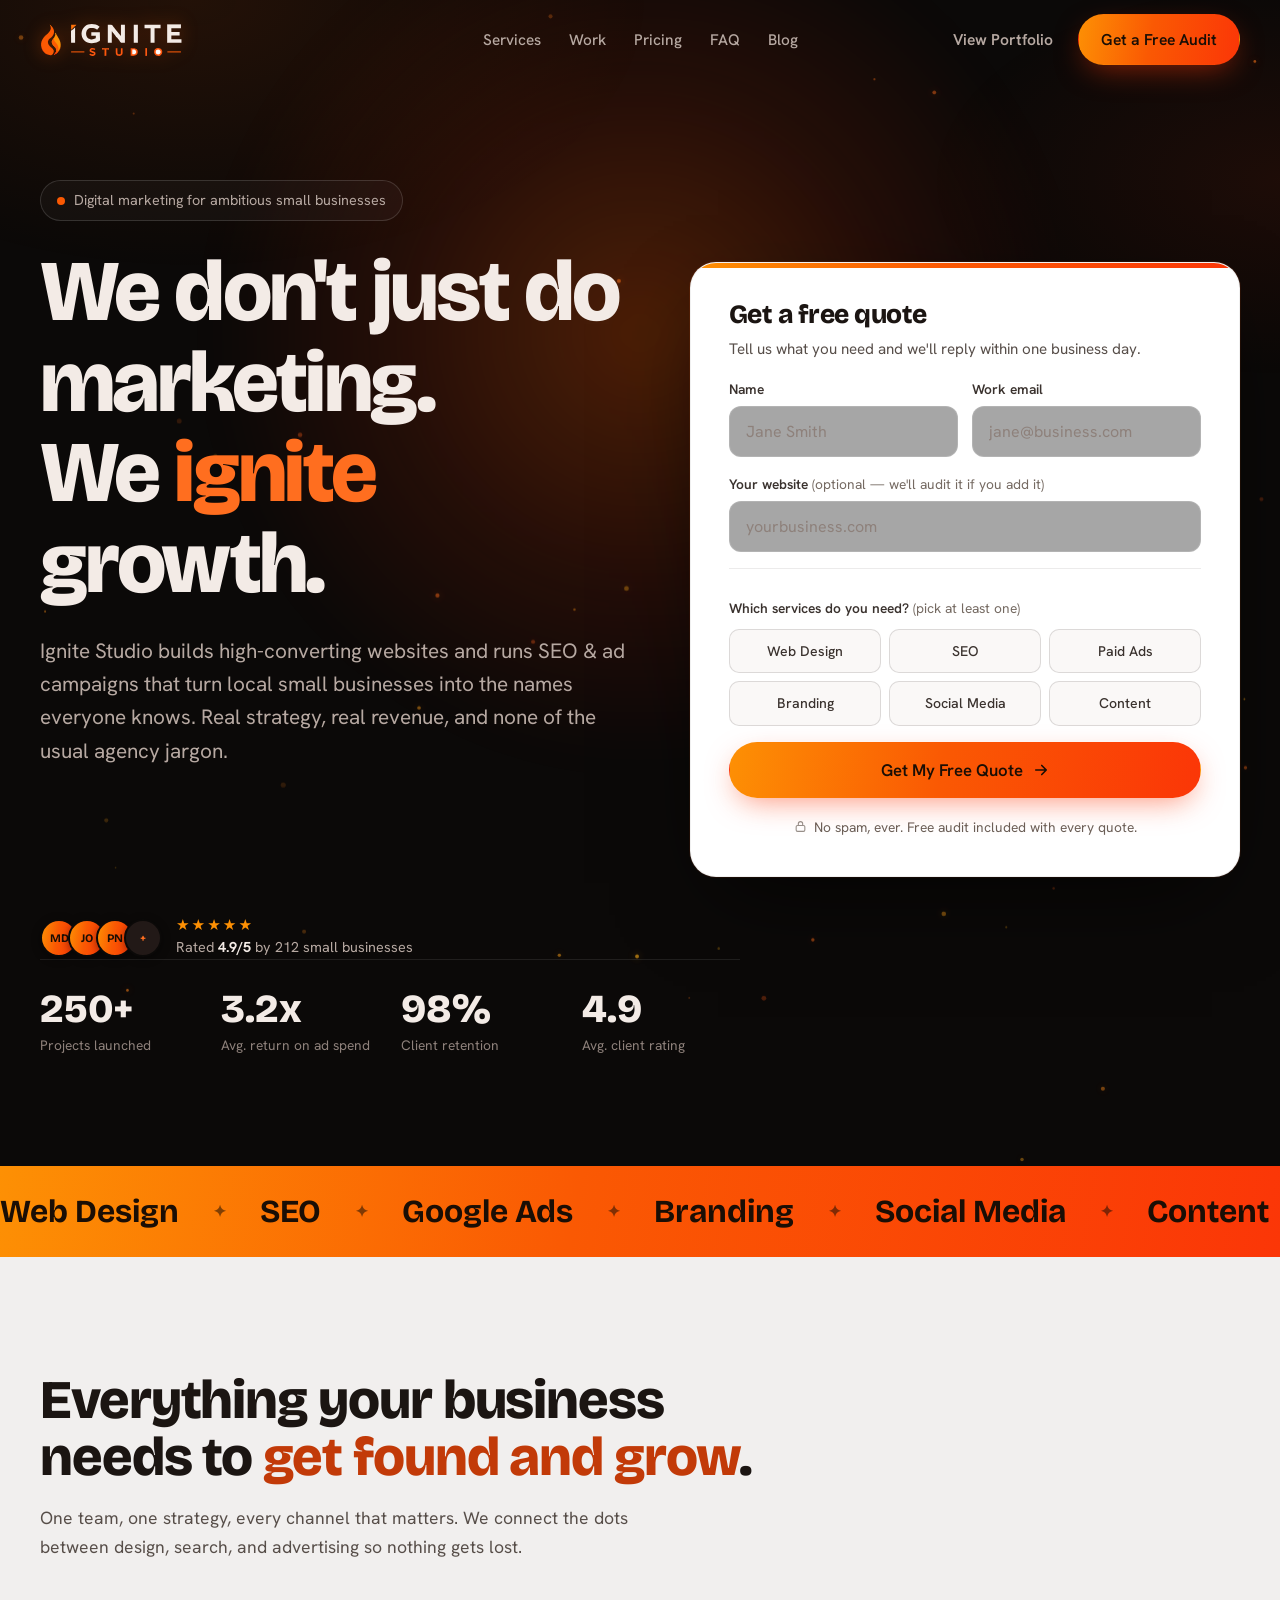
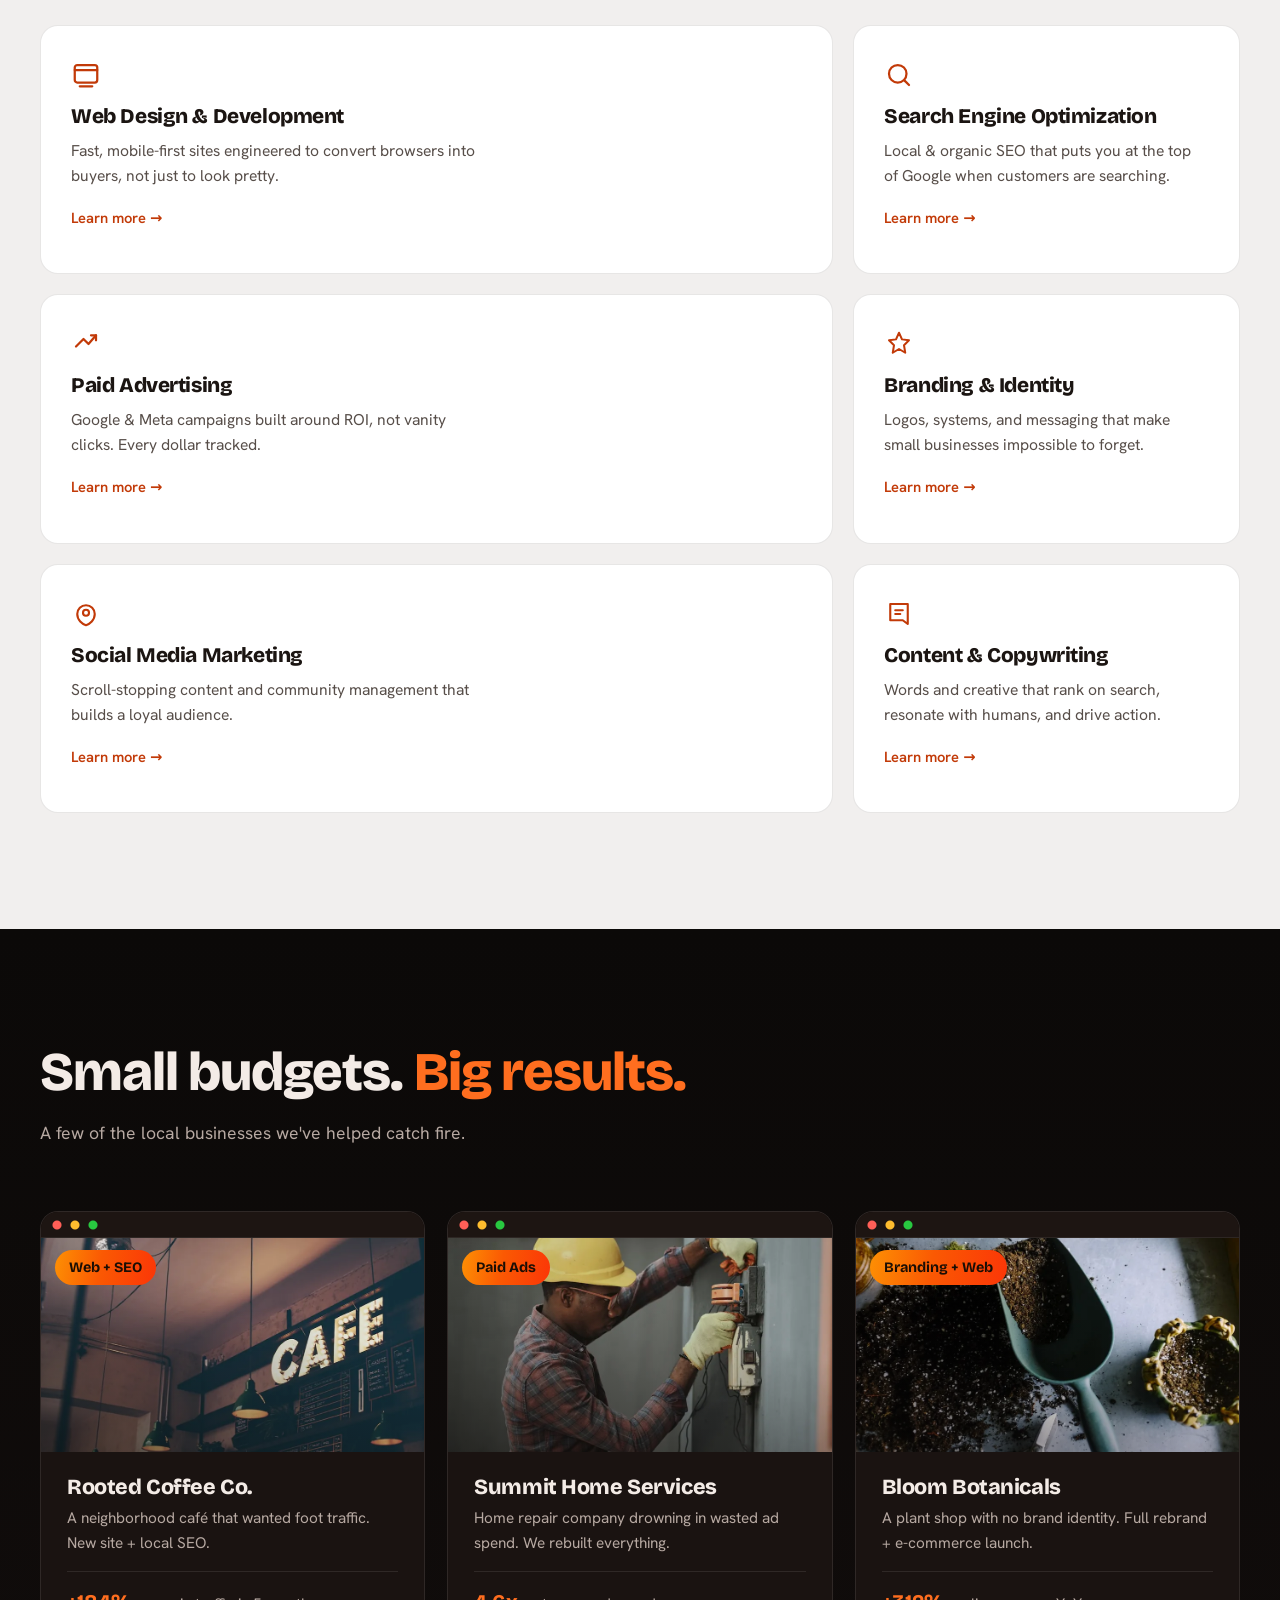
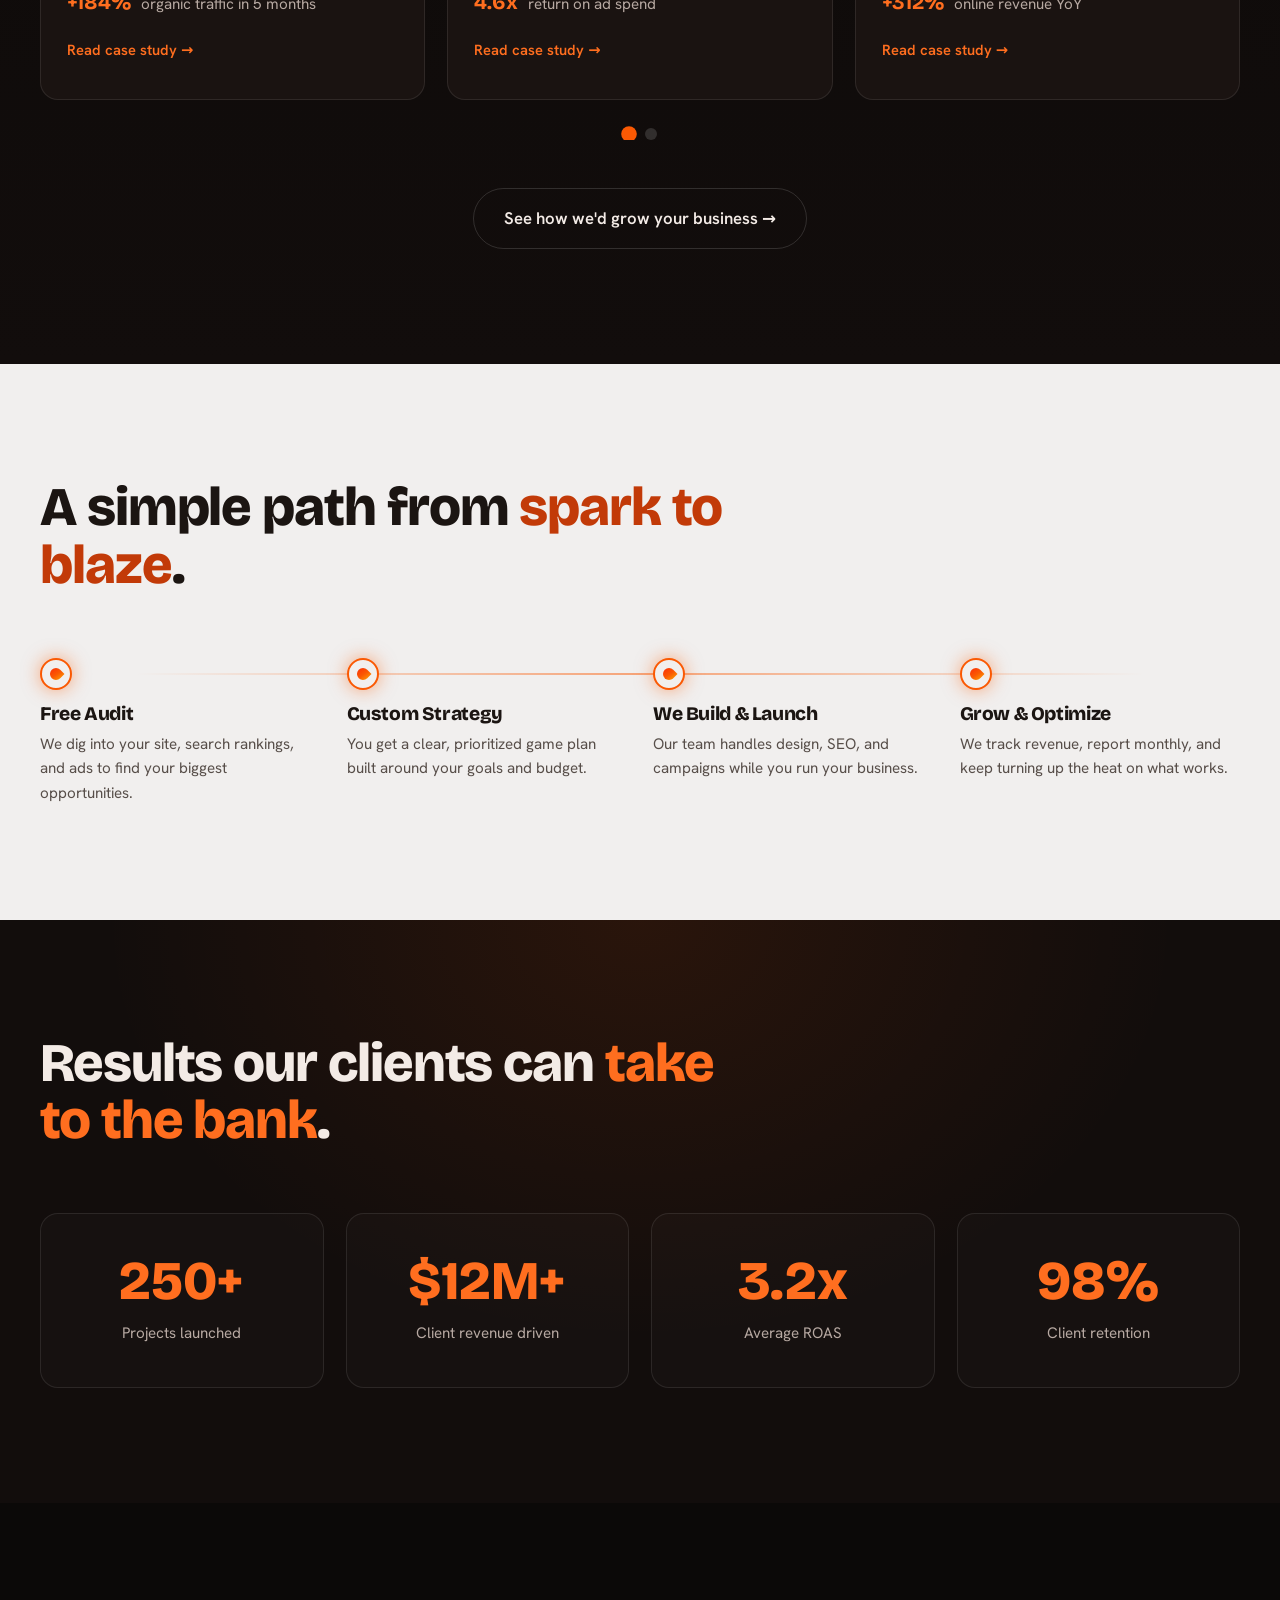
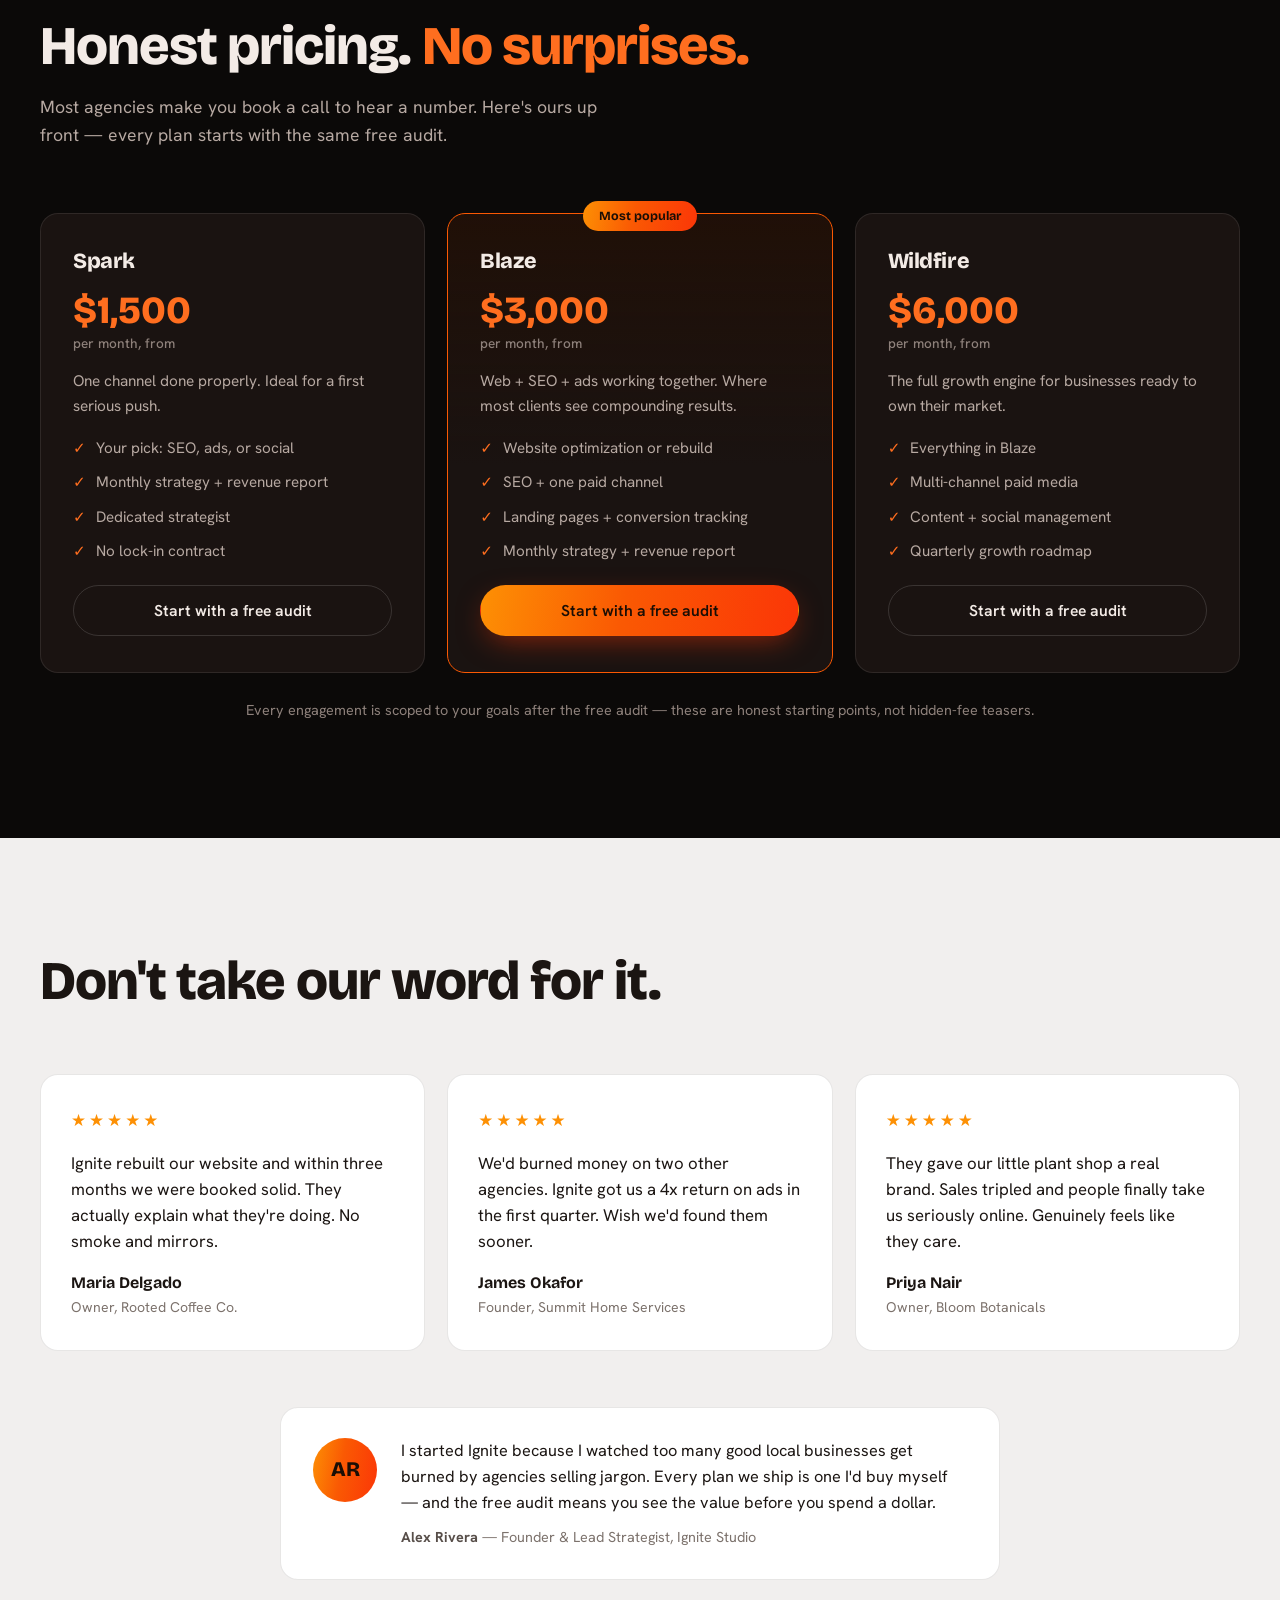
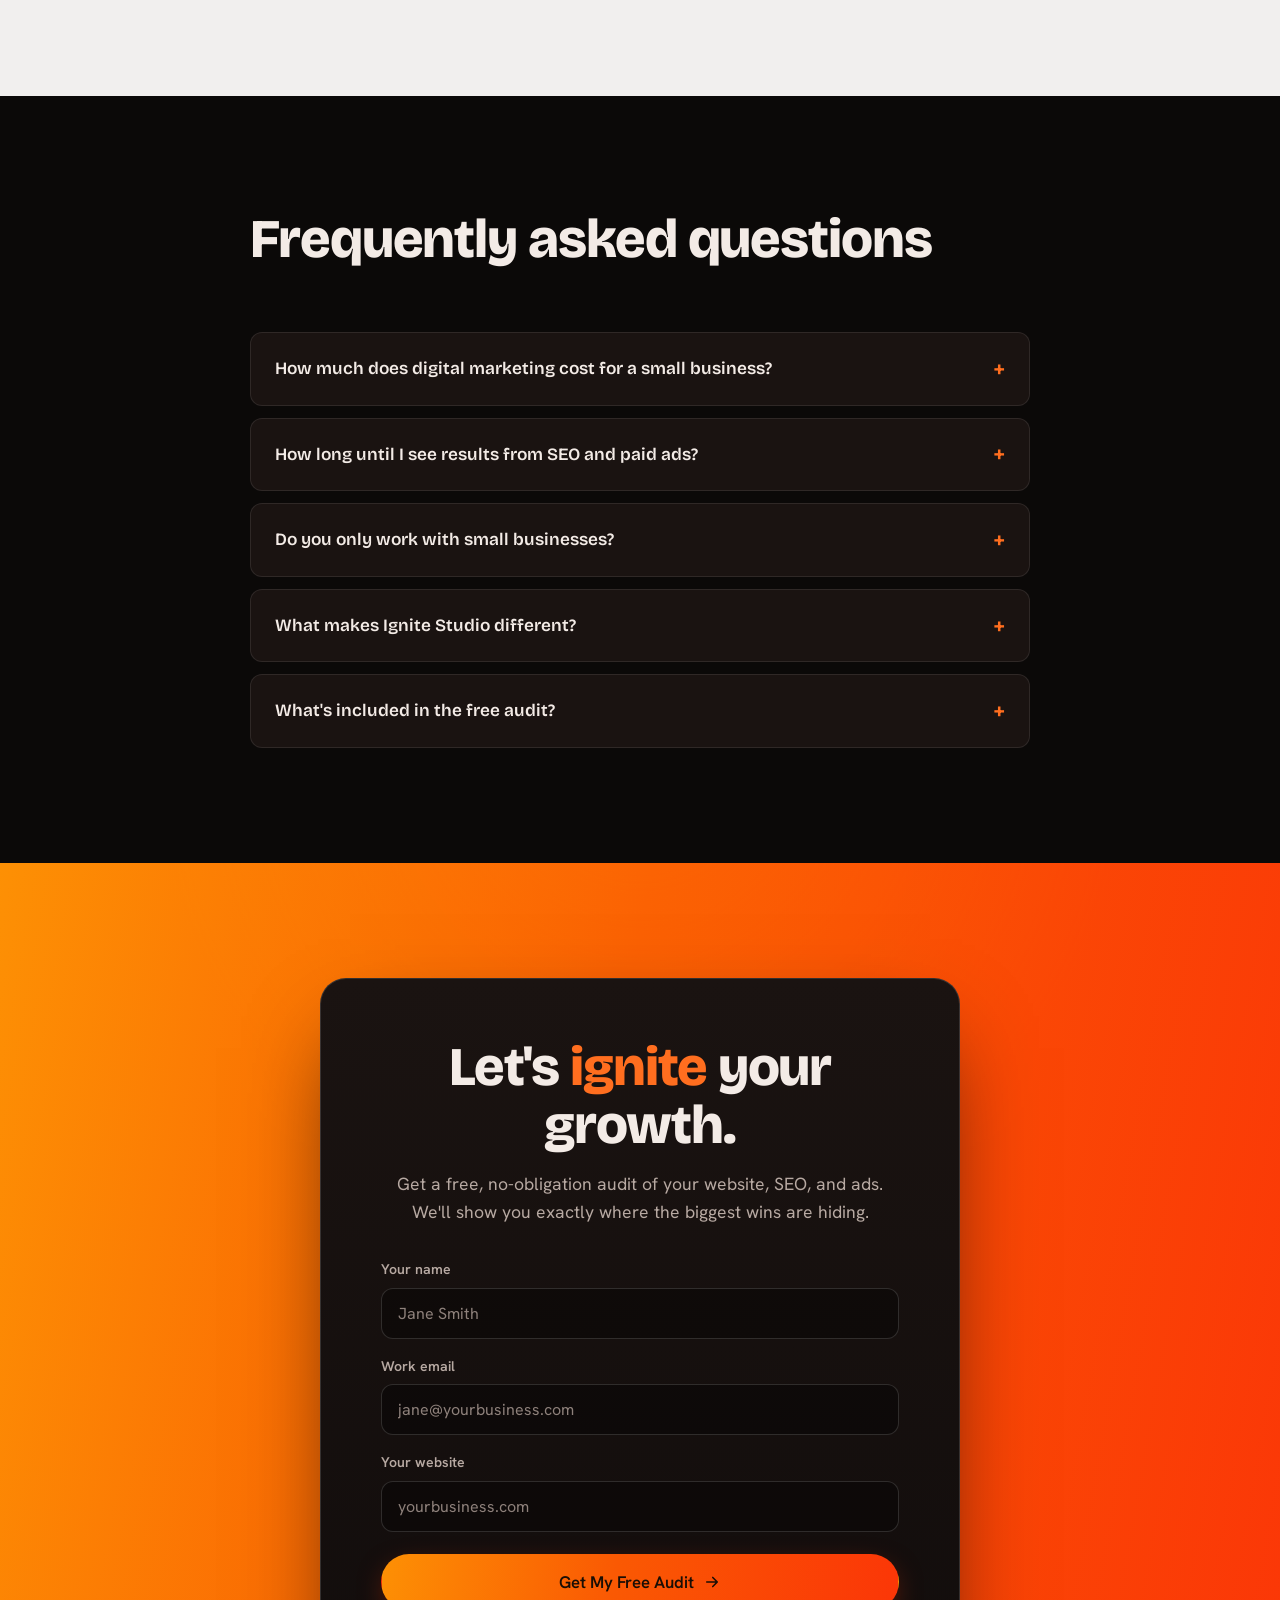
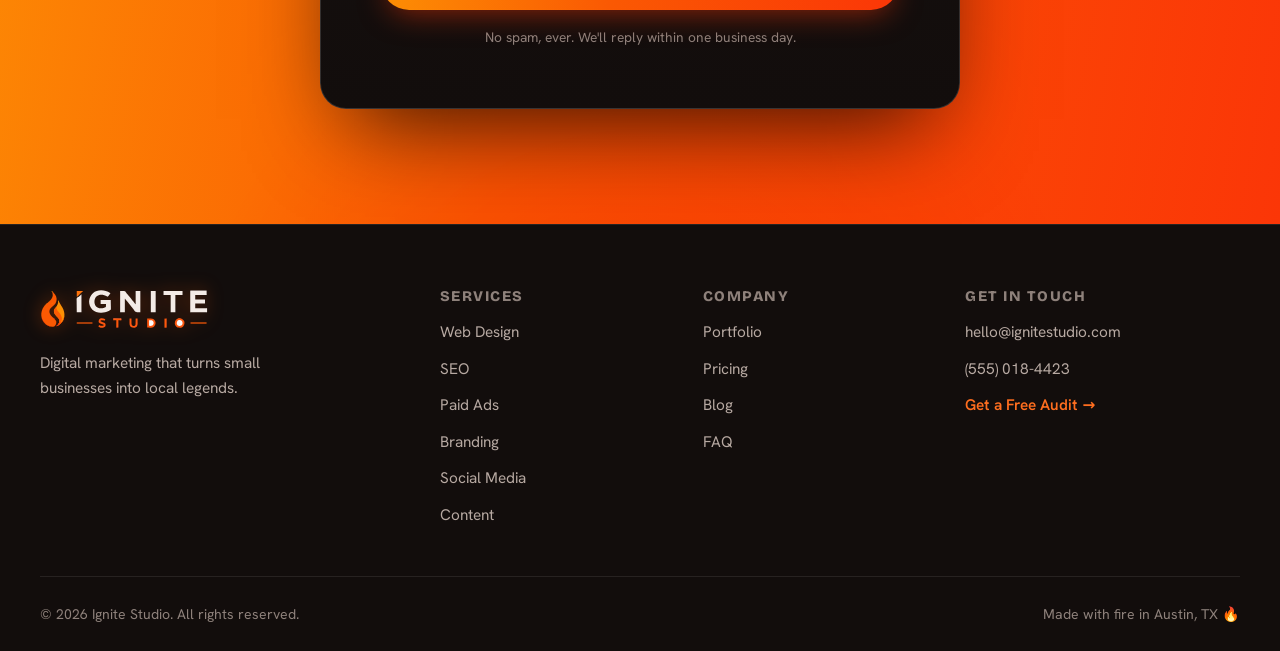
==== commit 2a7999fc: "Add Supabase CMS: admin panel + live content hydration - Content tables (site_settings, services, te" ====
--- a/index.html
+++ b/index.html
@@ -41,7 +41,7 @@
   <link rel="preload" href="assets/fonts/bricolage-grotesque-var.woff2" as="font" type="font/woff2" crossorigin />
   <link rel="preload" href="assets/fonts/hanken-grotesk-var.woff2" as="font" type="font/woff2" crossorigin />
 
-  <link rel="stylesheet" href="css/styles.css?v=20" />
+  <link rel="stylesheet" href="css/styles.css?v=22" />
 
   <!-- ============ STRUCTURED DATA: ORGANIZATION / LOCALBUSINESS ============ -->
   <script type="application/ld+json">
@@ -192,15 +192,15 @@
           <div class="hero-copy">
             <p class="eyebrow reveal" data-reveal>
               <span class="pulse-dot" aria-hidden="true"></span>
-              Digital marketing for ambitious small businesses
+              <span data-cms="hero.eyebrow">Digital marketing for ambitious small businesses</span>
             </p>
 
             <h1 class="hero-title" id="hero-title">
-              <span class="line reveal" data-reveal>We don't just do marketing.</span>
-              <span class="line reveal" data-reveal data-delay="80">We <span class="fire-text">ignite</span> growth.</span>
+              <span class="line reveal" data-reveal data-cms="hero.title_line1">We don't just do marketing.</span>
+              <span class="line reveal" data-reveal data-delay="80"><span data-cms="hero.title_line2_pre">We </span><span class="fire-text" data-cms="hero.title_line2_accent">ignite</span><span data-cms="hero.title_line2_post"> growth.</span></span>
             </h1>
 
-            <p class="hero-sub reveal" data-reveal data-delay="160">
+            <p class="hero-sub reveal" data-reveal data-delay="160" data-cms="hero.sub">
               Ignite Studio builds high-converting websites and runs SEO &amp; ad campaigns
               that turn local small businesses into the names everyone knows. Real strategy,
               real revenue, and none of the usual agency jargon.
@@ -208,9 +208,9 @@
 
             <div class="hero-cta reveal" data-reveal data-delay="240">
               <a class="btn btn-outline btn-lg" href="#work">
-                <span>View Our Portfolio</span>
+                <span data-cms="hero.cta_primary">View Our Portfolio</span>
               </a>
-              <a class="btn btn-ghost btn-lg" href="#pricing">See pricing →</a>
+              <a class="btn btn-ghost btn-lg" href="#pricing" data-cms="hero.cta_secondary">See pricing →</a>
             </div>
 
             <div class="trust-badge reveal" data-reveal data-delay="300">
@@ -222,7 +222,7 @@
               </div>
               <div class="tb-text">
                 <div class="tb-stars" aria-hidden="true">★★★★★</div>
-                <p>Rated <strong>4.9/5</strong> by 212 small businesses</p>
+                <p>Rated <strong data-cms="trust_badge.rating">4.9/5</strong> <span data-cms="trust_badge.text_post">by 212 small businesses</span></p>
               </div>
             </div>
           </div>
@@ -311,7 +311,7 @@
     <section class="section section--light" id="services" aria-labelledby="services-title">
       <div class="container">
         <header class="section-head reveal" data-reveal>
-          <h2 class="section-title" id="services-title">Everything your business needs to <span class="fire-text">get found and grow</span>.</h2>
+          <h2 class="section-title" id="services-title" data-cms-heading="section_services">Everything your business needs to <span class="fire-text">get found and grow</span>.</h2>
           <p class="section-lead">One team, one strategy, every channel that matters. We connect the dots between design, search, and advertising so nothing gets lost.</p>
         </header>
 
@@ -377,7 +377,7 @@
     <section class="section section-alt" id="work" aria-labelledby="work-title">
       <div class="container">
         <header class="section-head reveal" data-reveal>
-          <h2 class="section-title" id="work-title">Small budgets. <span class="fire-text">Big results.</span></h2>
+          <h2 class="section-title" id="work-title" data-cms-heading="section_work">Small budgets. <span class="fire-text">Big results.</span></h2>
           <p class="section-lead">A few of the local businesses we've helped catch fire.</p>
         </header>
 
@@ -495,7 +495,7 @@
     <section class="section" id="pricing" aria-labelledby="pricing-title">
       <div class="container">
         <header class="section-head reveal" data-reveal>
-          <h2 class="section-title" id="pricing-title">Honest pricing. <span class="fire-text">No surprises.</span></h2>
+          <h2 class="section-title" id="pricing-title" data-cms-heading="section_pricing">Honest pricing. <span class="fire-text">No surprises.</span></h2>
           <p class="section-lead">Most agencies make you book a call to hear a number. Here's ours up front — every plan starts with the same free audit.</p>
         </header>
 
@@ -549,7 +549,7 @@
     <section class="section section--light" aria-labelledby="reviews-title">
       <div class="container">
         <header class="section-head reveal" data-reveal>
-          <h2 class="section-title" id="reviews-title">Don't take our word for it.</h2>
+          <h2 class="section-title" id="reviews-title" data-cms="section_reviews.title">Don't take our word for it.</h2>
         </header>
 
         <div class="reviews">
@@ -586,7 +586,7 @@
     <section class="section" id="faq" aria-labelledby="faq-title">
       <div class="container container-narrow">
         <header class="section-head reveal" data-reveal>
-          <h2 class="section-title" id="faq-title">Frequently asked questions</h2>
+          <h2 class="section-title" id="faq-title" data-cms="section_faq.title">Frequently asked questions</h2>
         </header>
 
         <div class="faq">
@@ -623,8 +623,8 @@
       <div class="cta-glow" aria-hidden="true"></div>
       <div class="container">
         <div class="cta-card reveal" data-reveal>
-          <h2 class="cta-title" id="cta-title">Let's <span class="fire-text">ignite</span> your growth.</h2>
-          <p class="cta-lead">Get a free, no-obligation audit of your website, SEO, and ads. We'll show you exactly where the biggest wins are hiding.</p>
+          <h2 class="cta-title" id="cta-title" data-cms-heading="cta"><span data-cms="cta.title_pre">Let's </span><span class="fire-text" data-cms="cta.title_accent">ignite</span><span data-cms="cta.title_post"> your growth.</span></h2>
+          <p class="cta-lead" data-cms="cta.lead">Get a free, no-obligation audit of your website, SEO, and ads. We'll show you exactly where the biggest wins are hiding.</p>
 
           <form class="audit-form" id="auditForm" novalidate>
             <div class="field">
@@ -688,7 +688,7 @@
 
     <div class="container footer-bottom">
       <p>© <span id="year">2026</span> Ignite Studio. All rights reserved.</p>
-      <p class="footer-made">Made with fire in Austin, TX 🔥</p>
+      <p class="footer-made" data-cms="footer.made">Made with fire in Austin, TX 🔥</p>
     </div>
   </footer>
 
@@ -697,6 +697,8 @@
     <a class="btn btn-primary" href="#audit"><span>Get a Free Audit</span></a>
   </div>
 
-  <script src="js/main.js?v=21" defer></script>
+  <script src="js/cms-config.js?v=22" defer></script>
+  <script src="js/cms.js?v=22" defer></script>
+  <script src="js/main.js?v=22" defer></script>
 </body>
 </html>
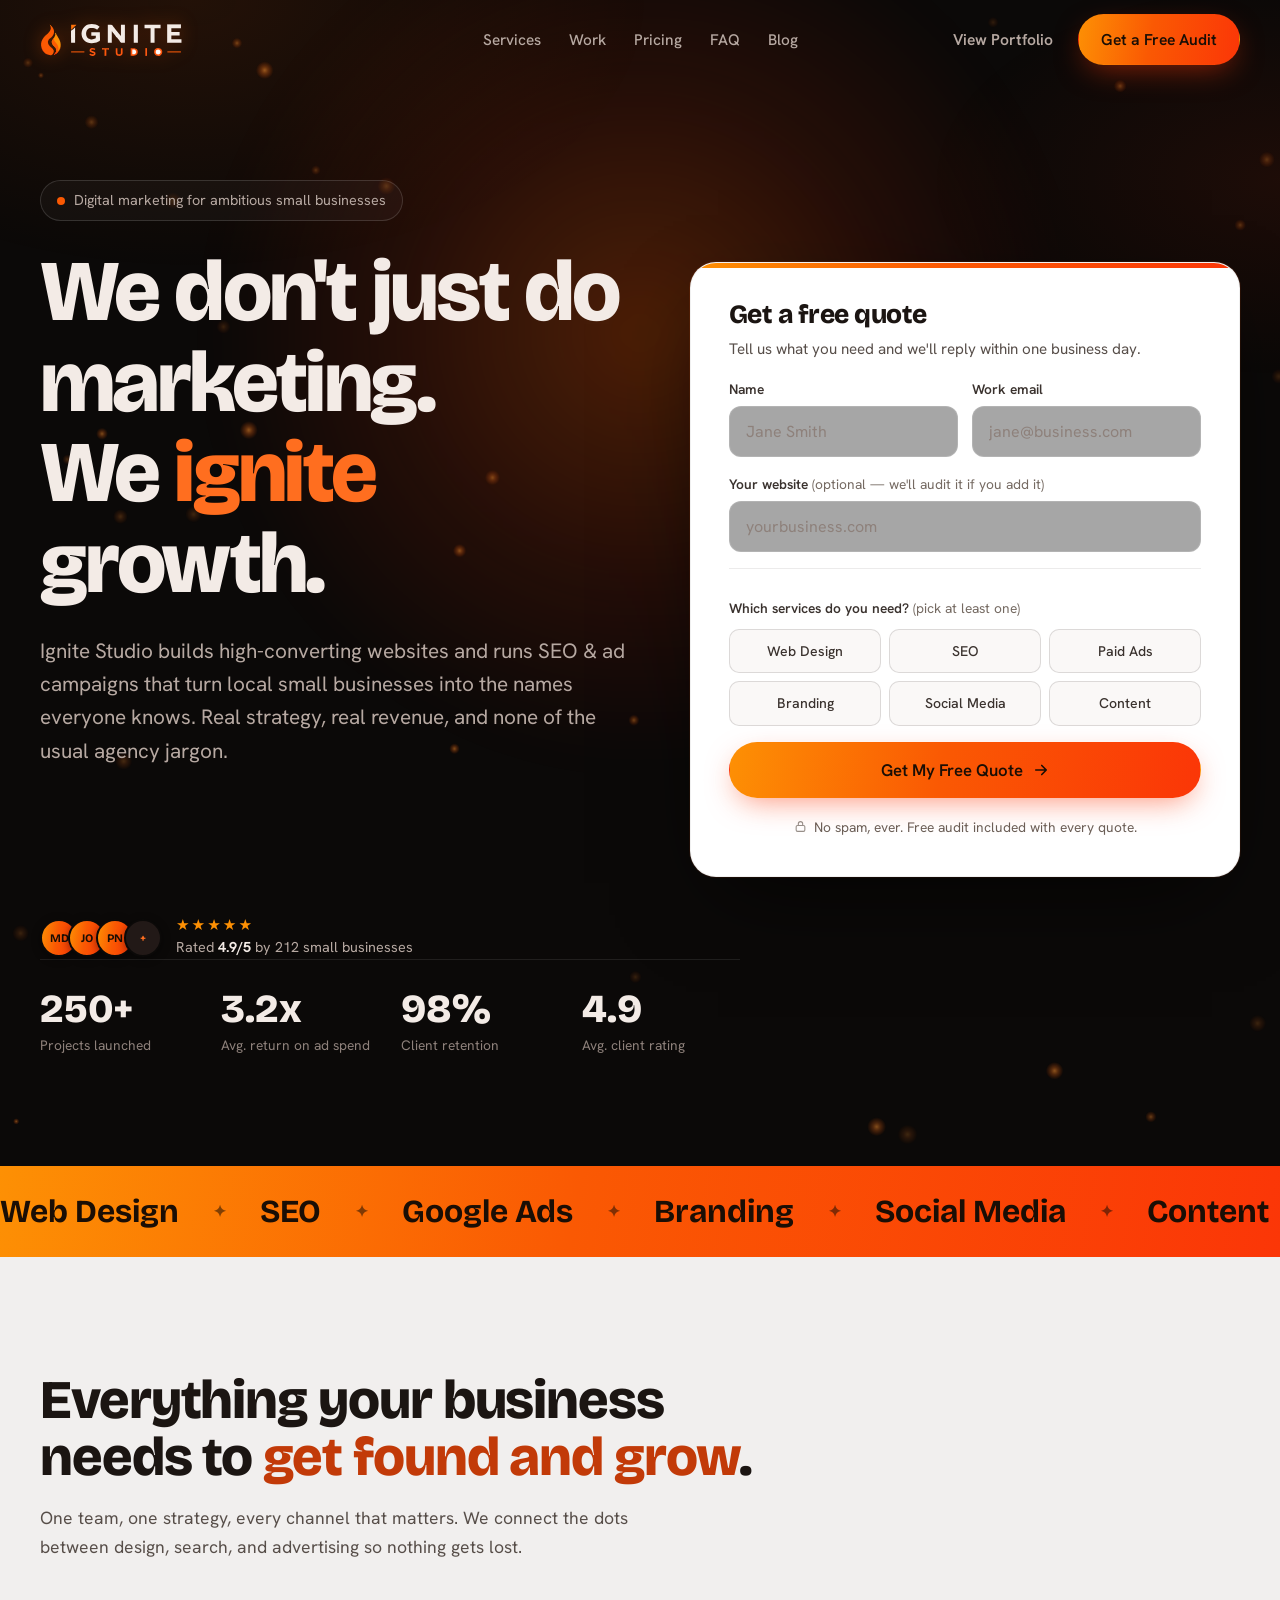
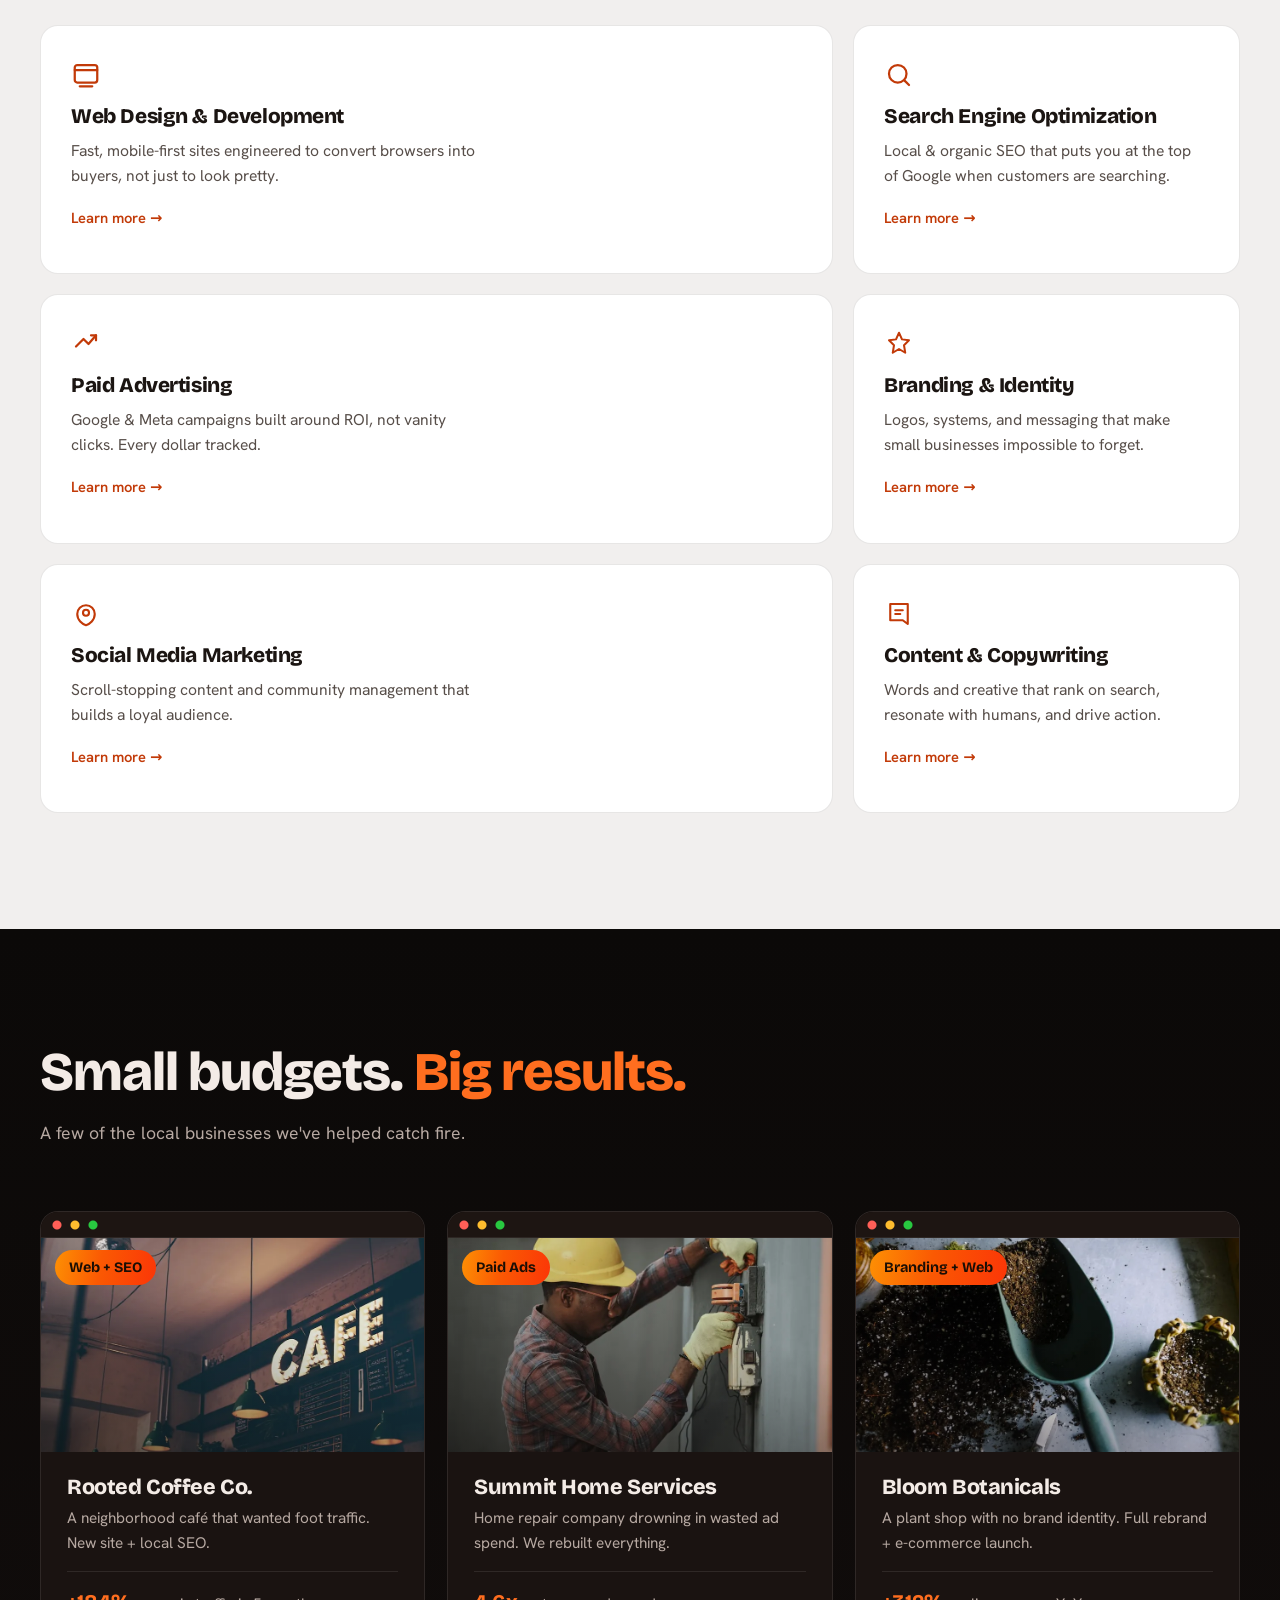
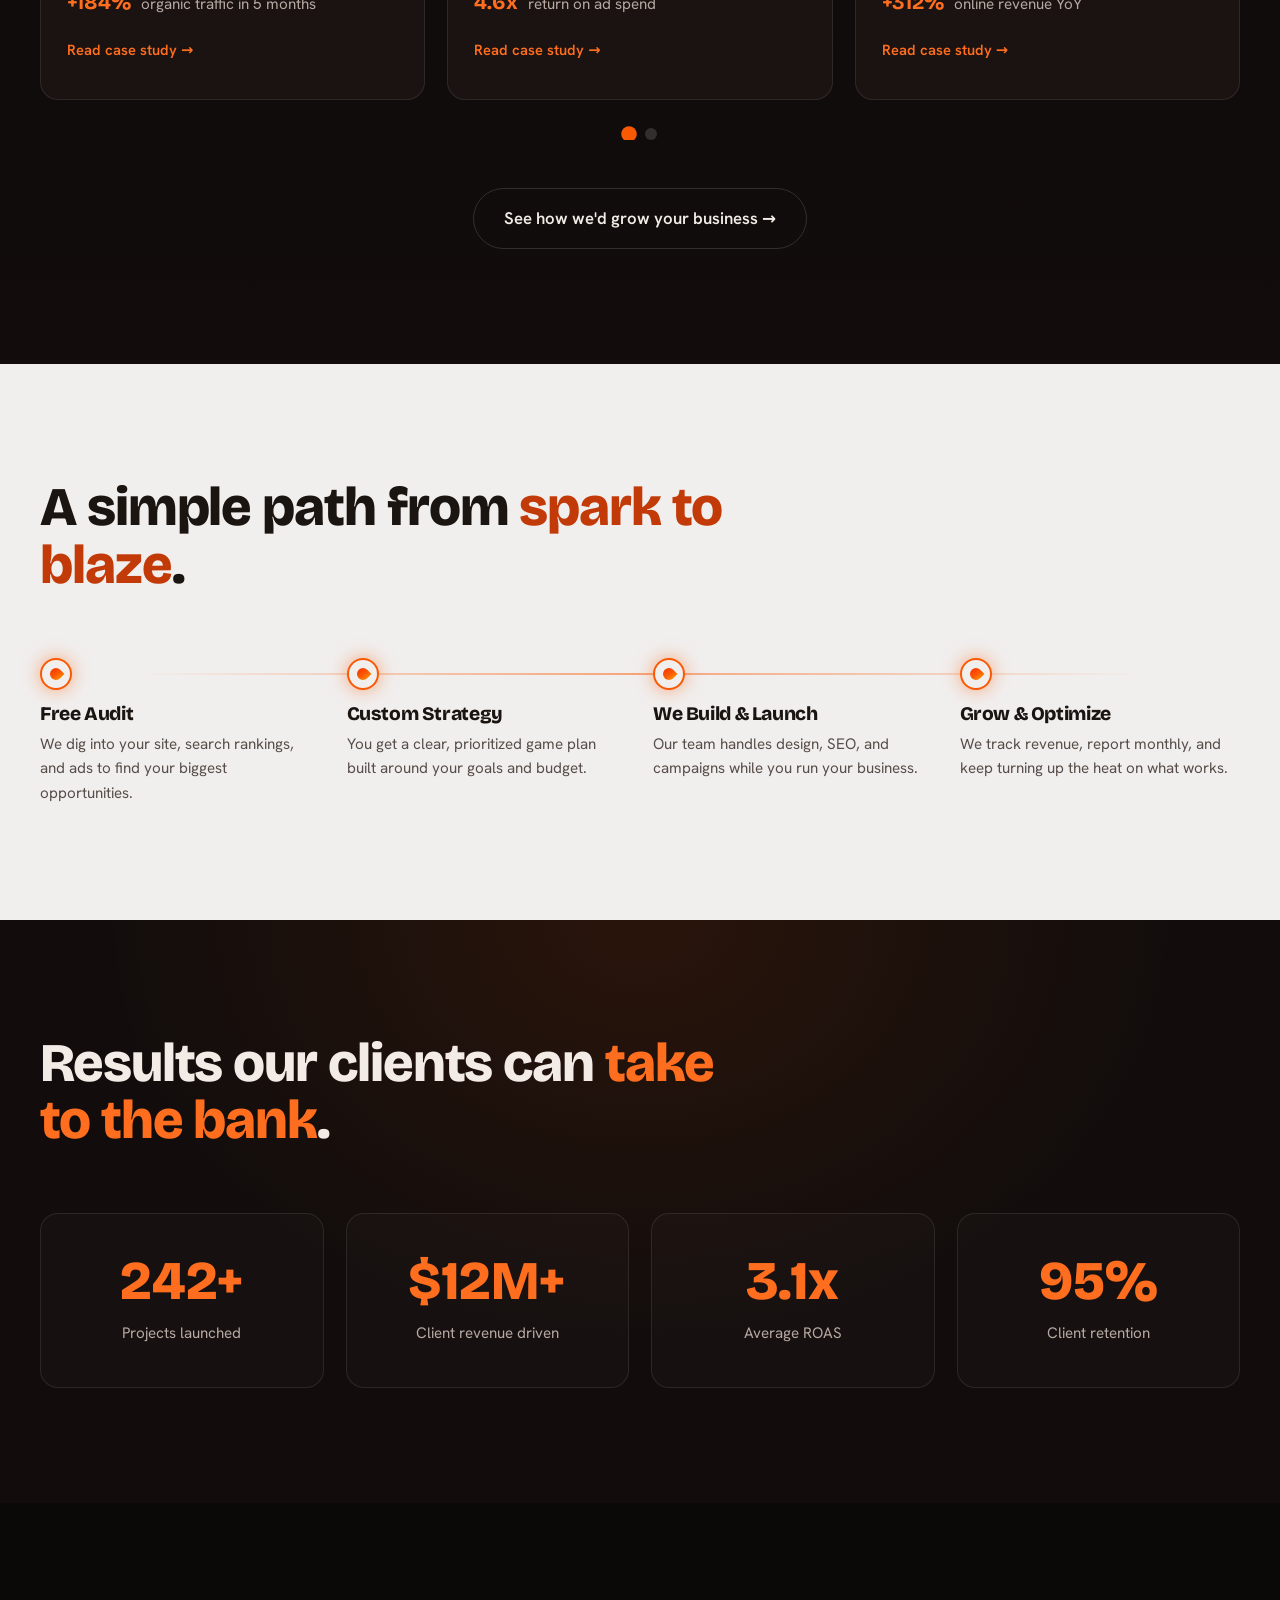
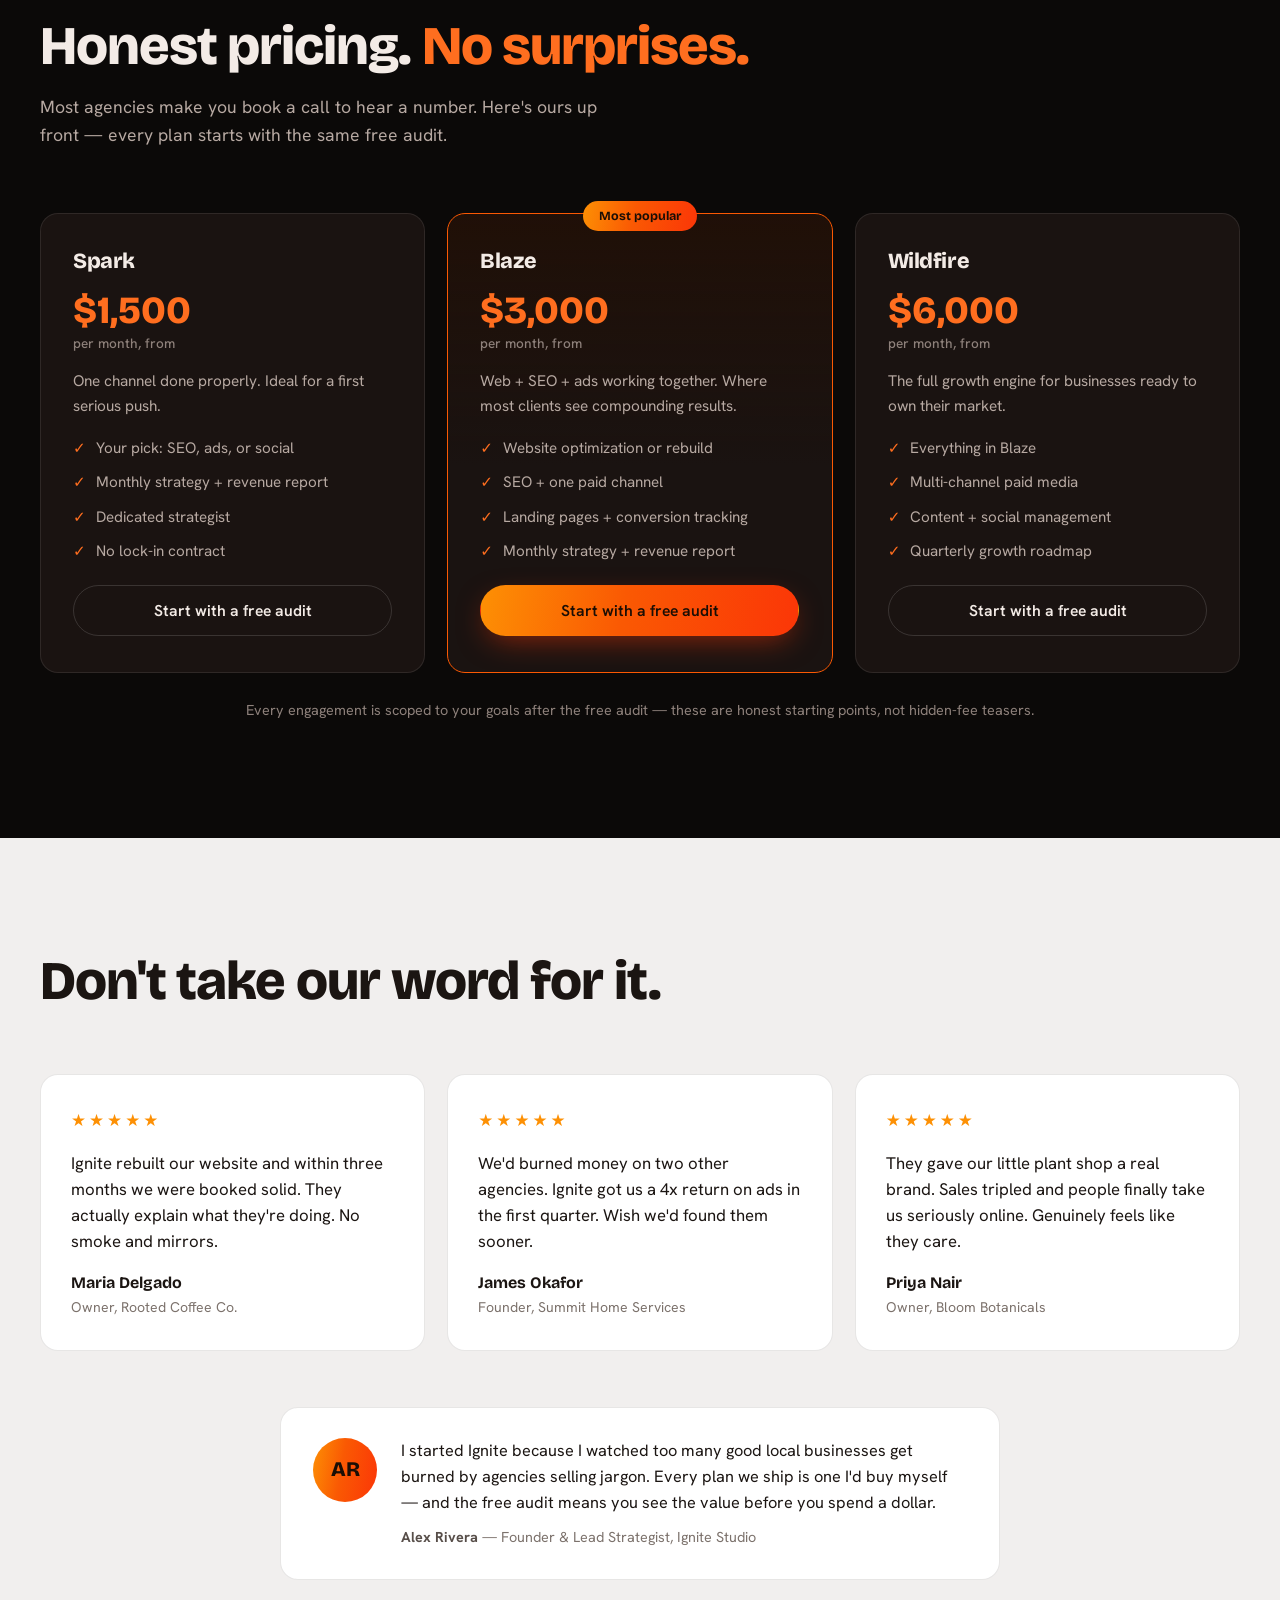
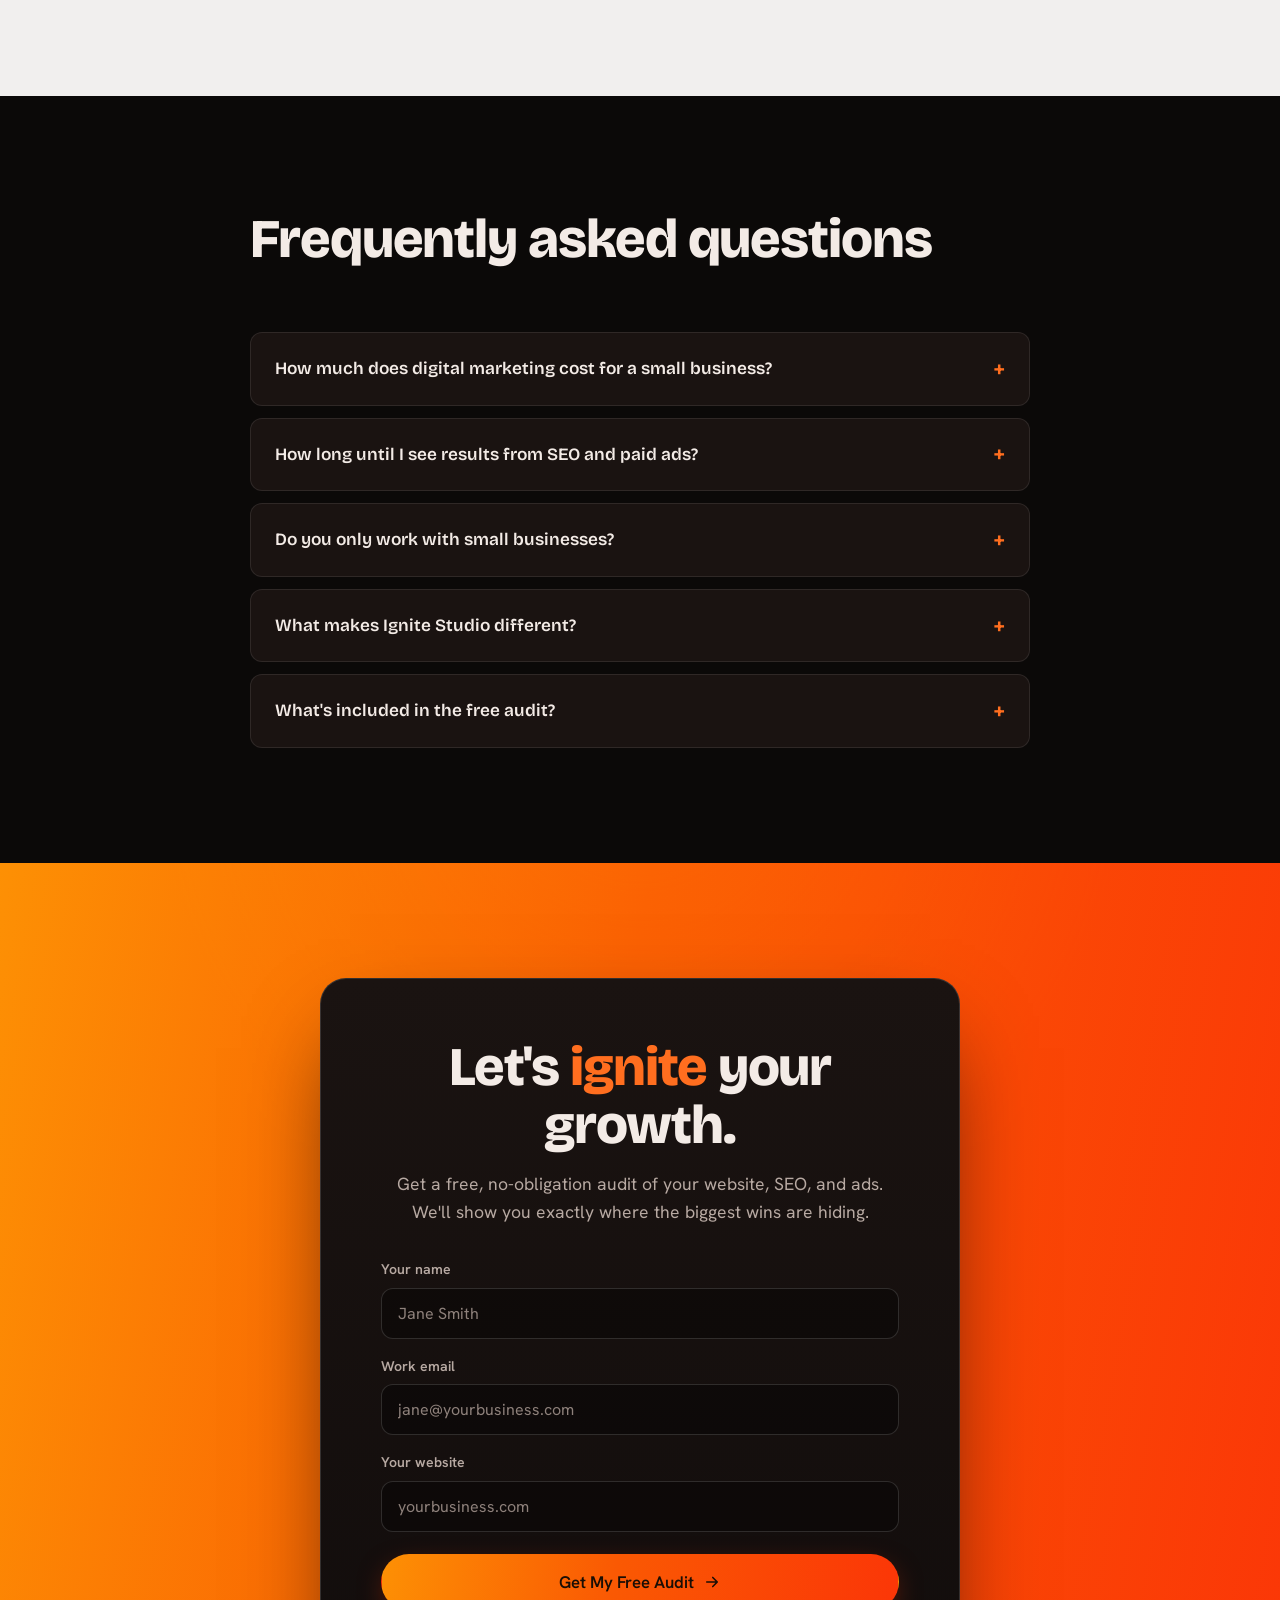
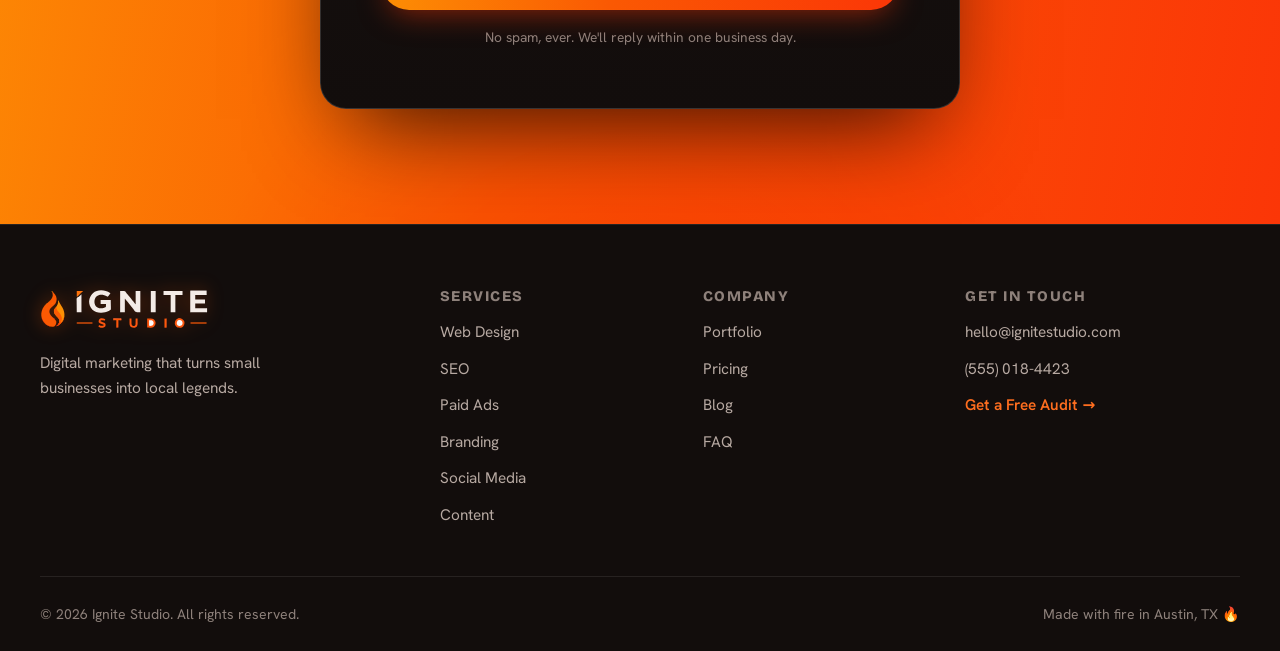
==== commit c5a68de1: "Fix homepage load lag: cheaper canvas + flicker-free CMS hydration - Ember canvas: drop per-particle" ====
--- a/index.html
+++ b/index.html
@@ -697,8 +697,8 @@
     <a class="btn btn-primary" href="#audit"><span>Get a Free Audit</span></a>
   </div>
 
-  <script src="js/cms-config.js?v=22" defer></script>
-  <script src="js/cms.js?v=22" defer></script>
-  <script src="js/main.js?v=22" defer></script>
+  <script src="js/cms-config.js?v=25" defer></script>
+  <script src="js/cms.js?v=25" defer></script>
+  <script src="js/main.js?v=25" defer></script>
 </body>
 </html>
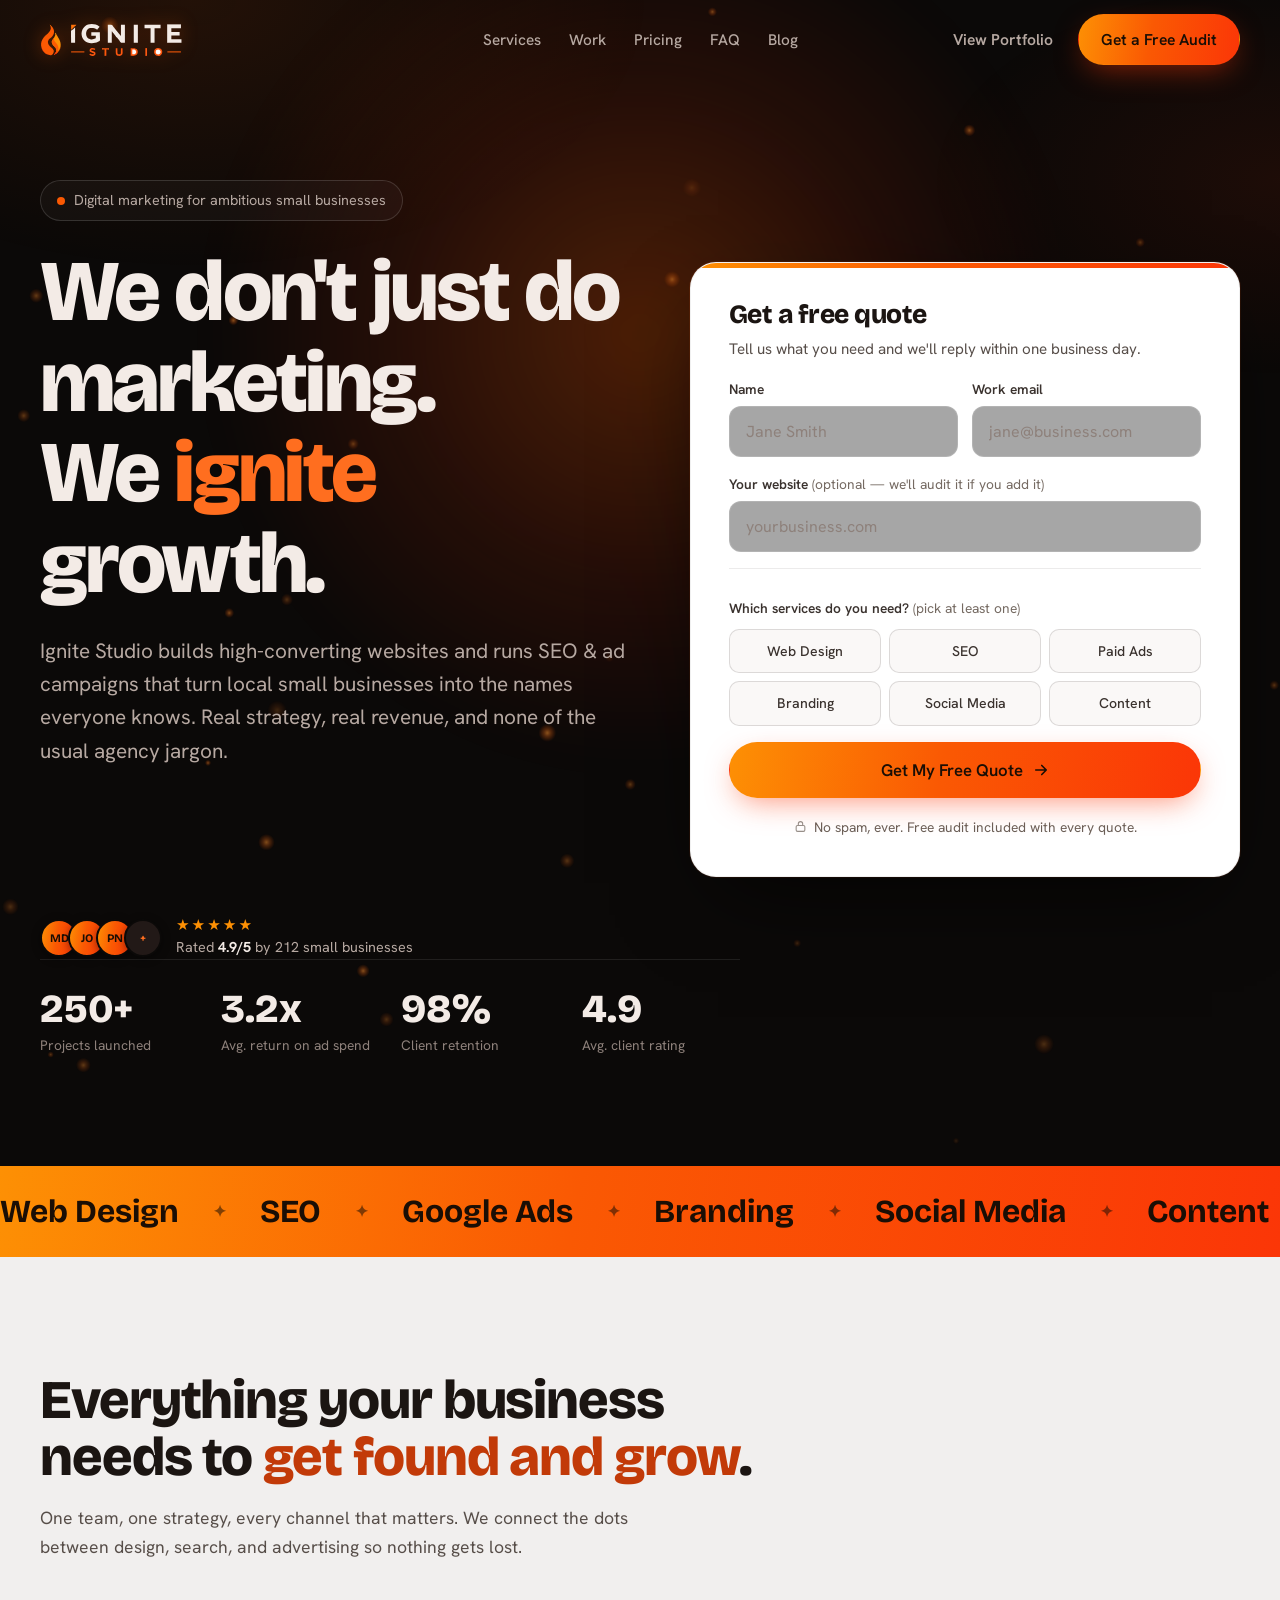
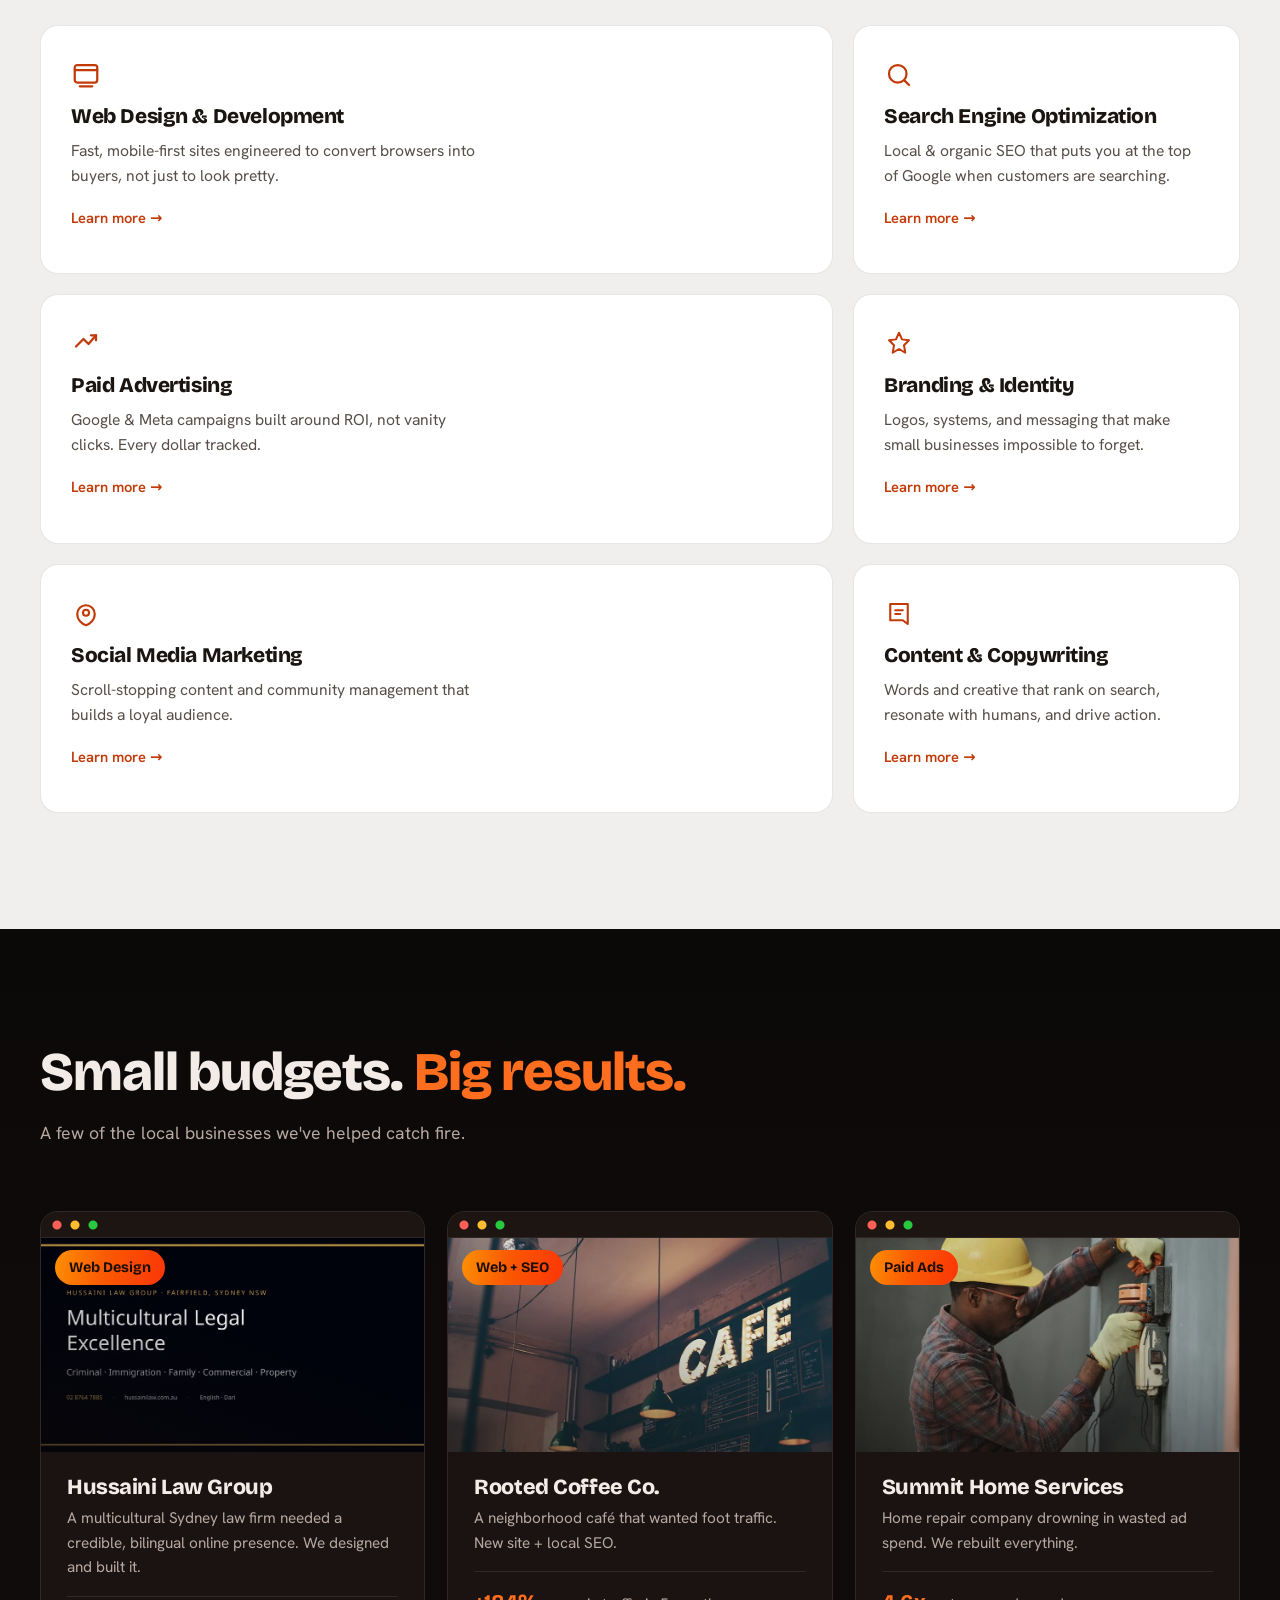
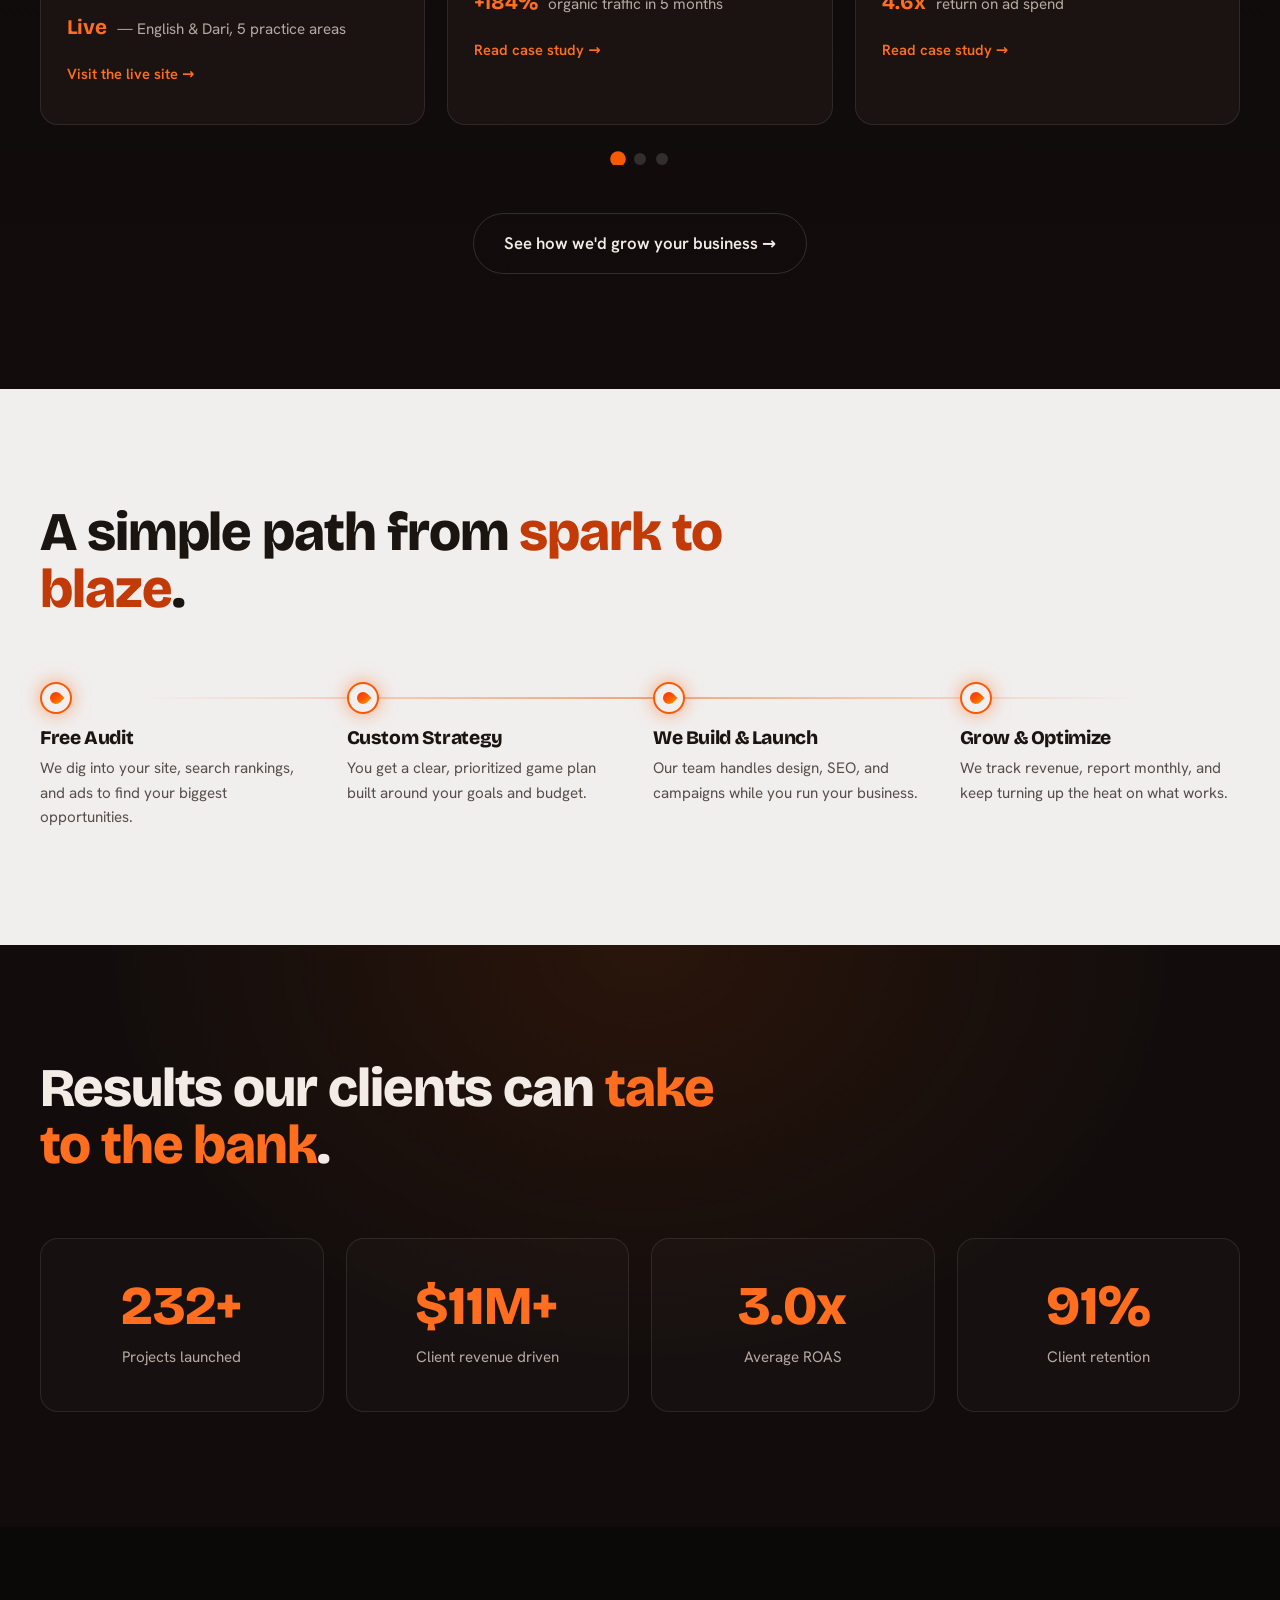
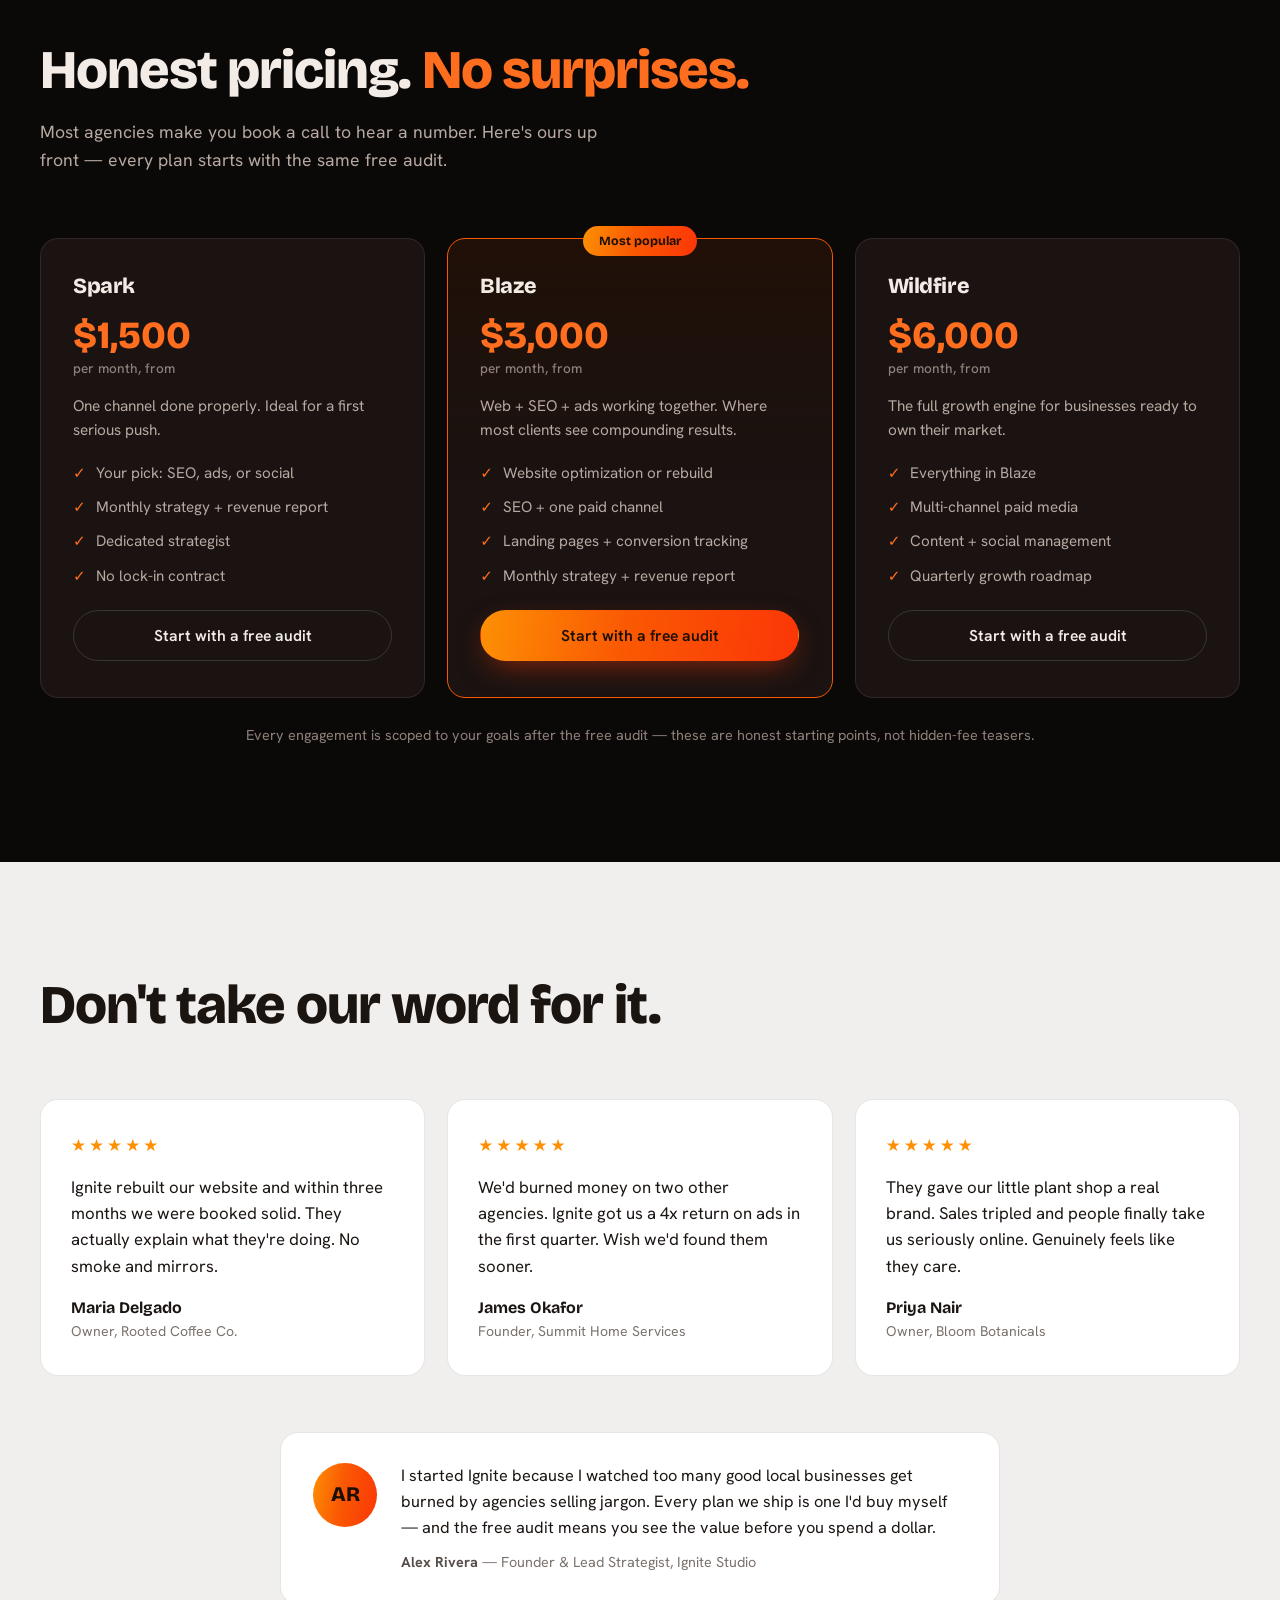
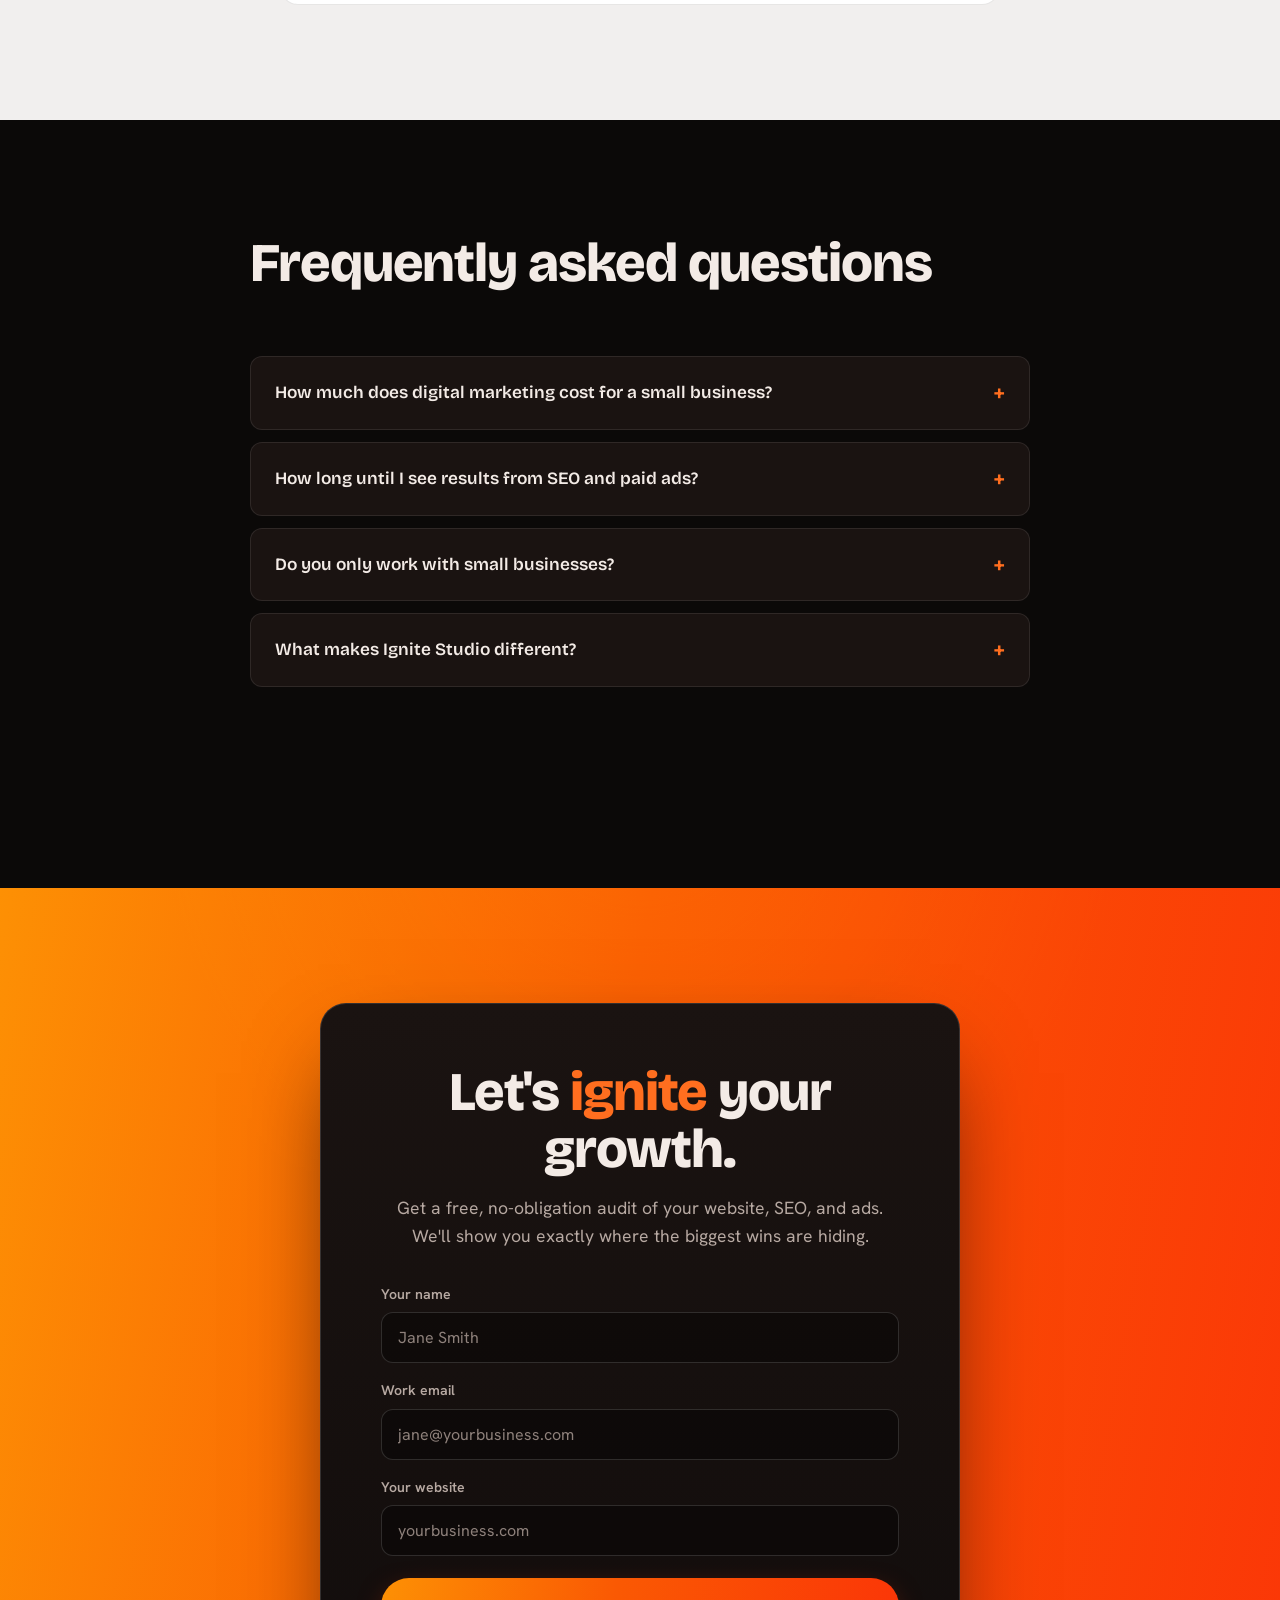
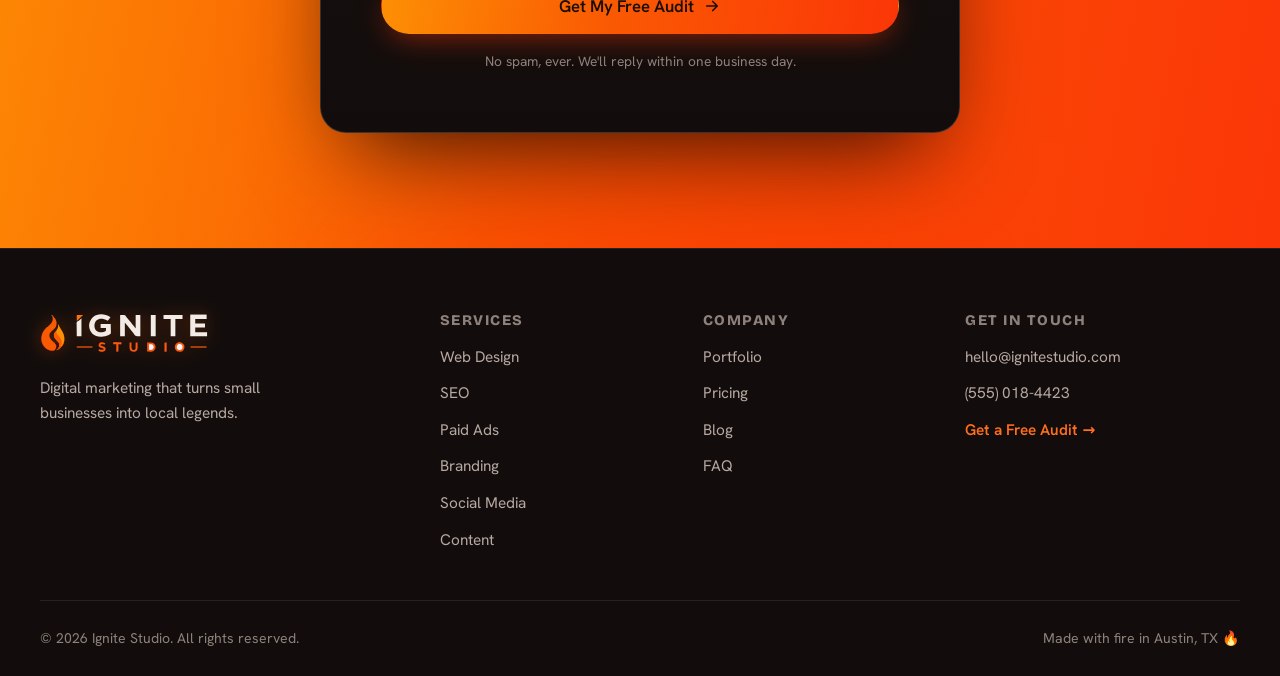
==== commit 2402e2c6: "Add Hussaini Law Group (real client) to portfolio Leads the Work carousel with the client's on-brand" ====
--- a/index.html
+++ b/index.html
@@ -385,6 +385,19 @@
           <div class="work-track">
             <article class="work-card">
               <div class="work-media">
+                <img src="assets/work-hussainilaw.webp" alt="Hussaini Law Group — multicultural legal practice website" loading="lazy" decoding="async" width="900" height="563" />
+                <span class="work-tag">Web Design</span>
+              </div>
+              <div class="work-body">
+                <h3>Hussaini Law Group</h3>
+                <p>A multicultural Sydney law firm needed a credible, bilingual online presence. We designed and built it.</p>
+                <div class="work-metric"><strong>Live</strong> — English &amp; Dari, 5 practice areas</div>
+                <a class="card-link" href="https://hussainilaw.com.au" target="_blank" rel="noopener">Visit the live site →</a>
+              </div>
+            </article>
+
+            <article class="work-card">
+              <div class="work-media">
                 <img src="assets/work-cafe.webp" alt="Glowing marquee CAFE sign above a neighborhood coffee bar" loading="lazy" decoding="async" width="900" height="563" />
                 <span class="work-tag">Web + SEO</span>
               </div>
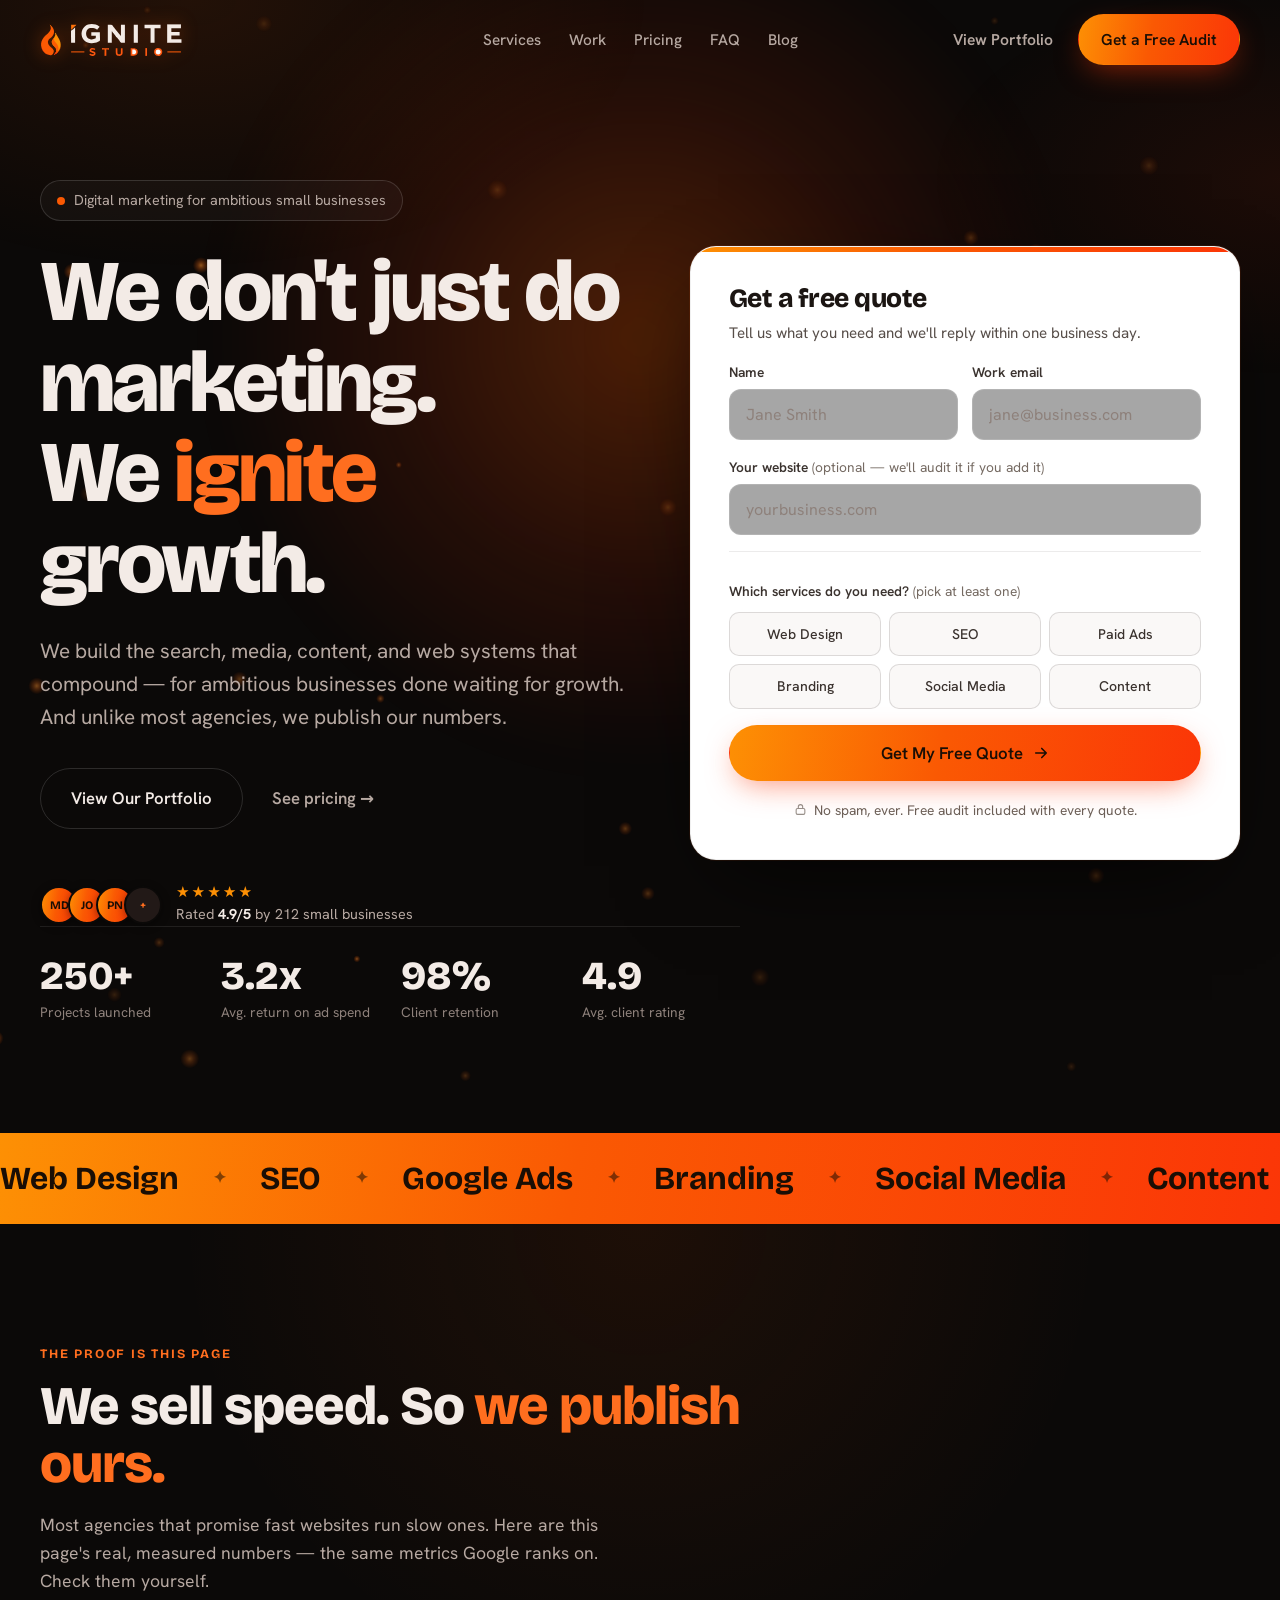
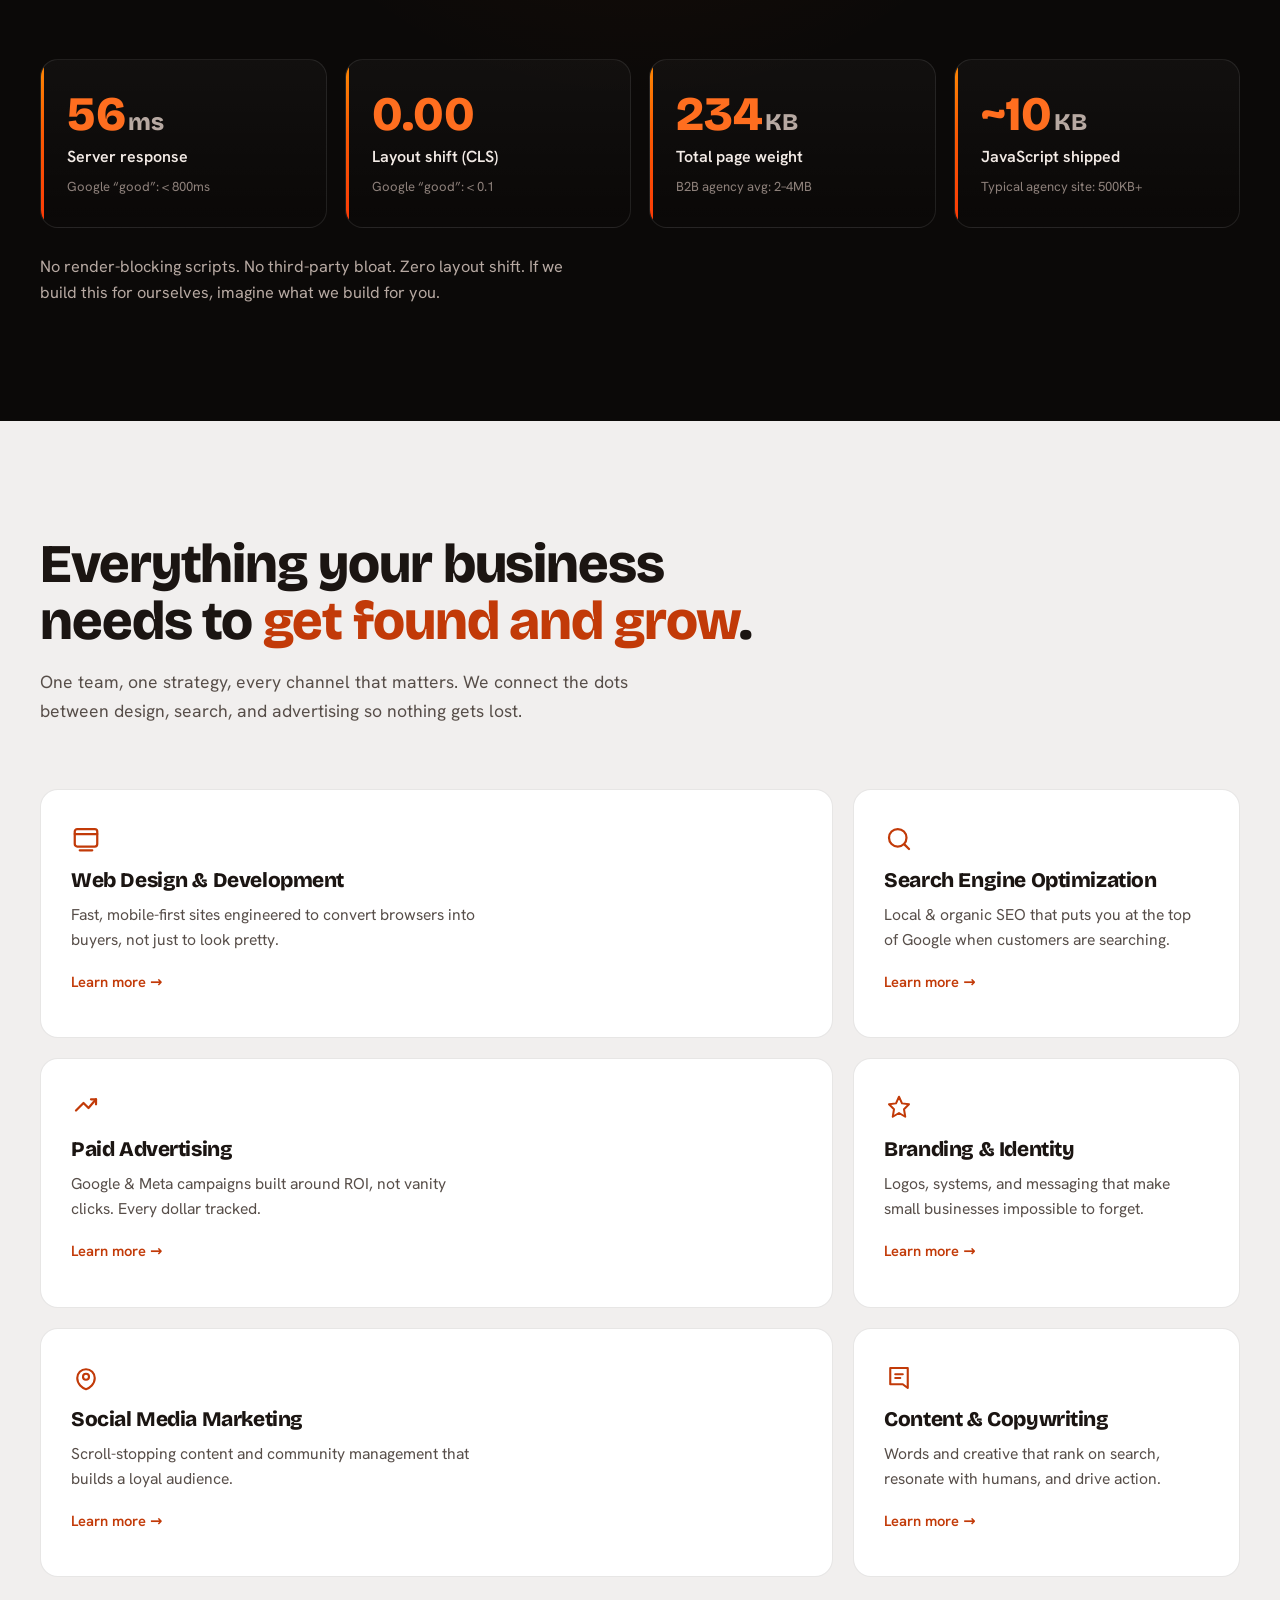
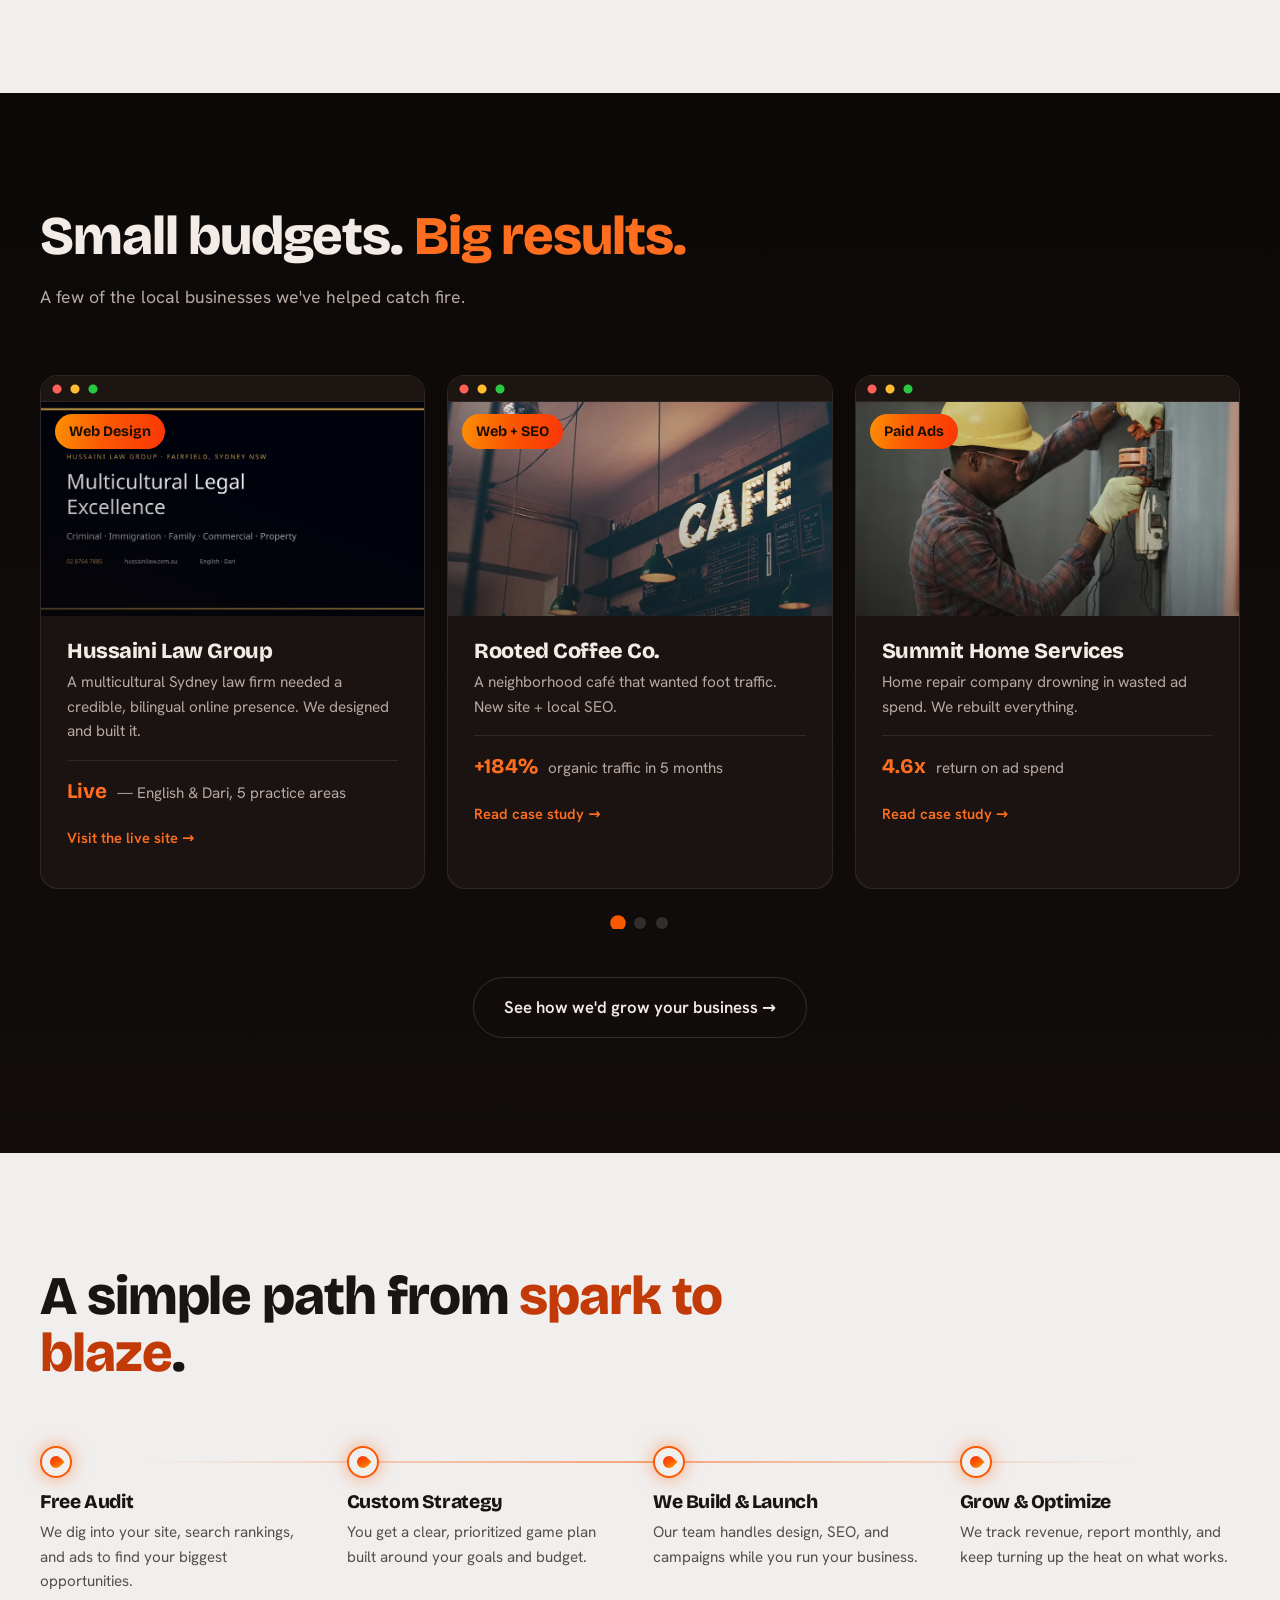
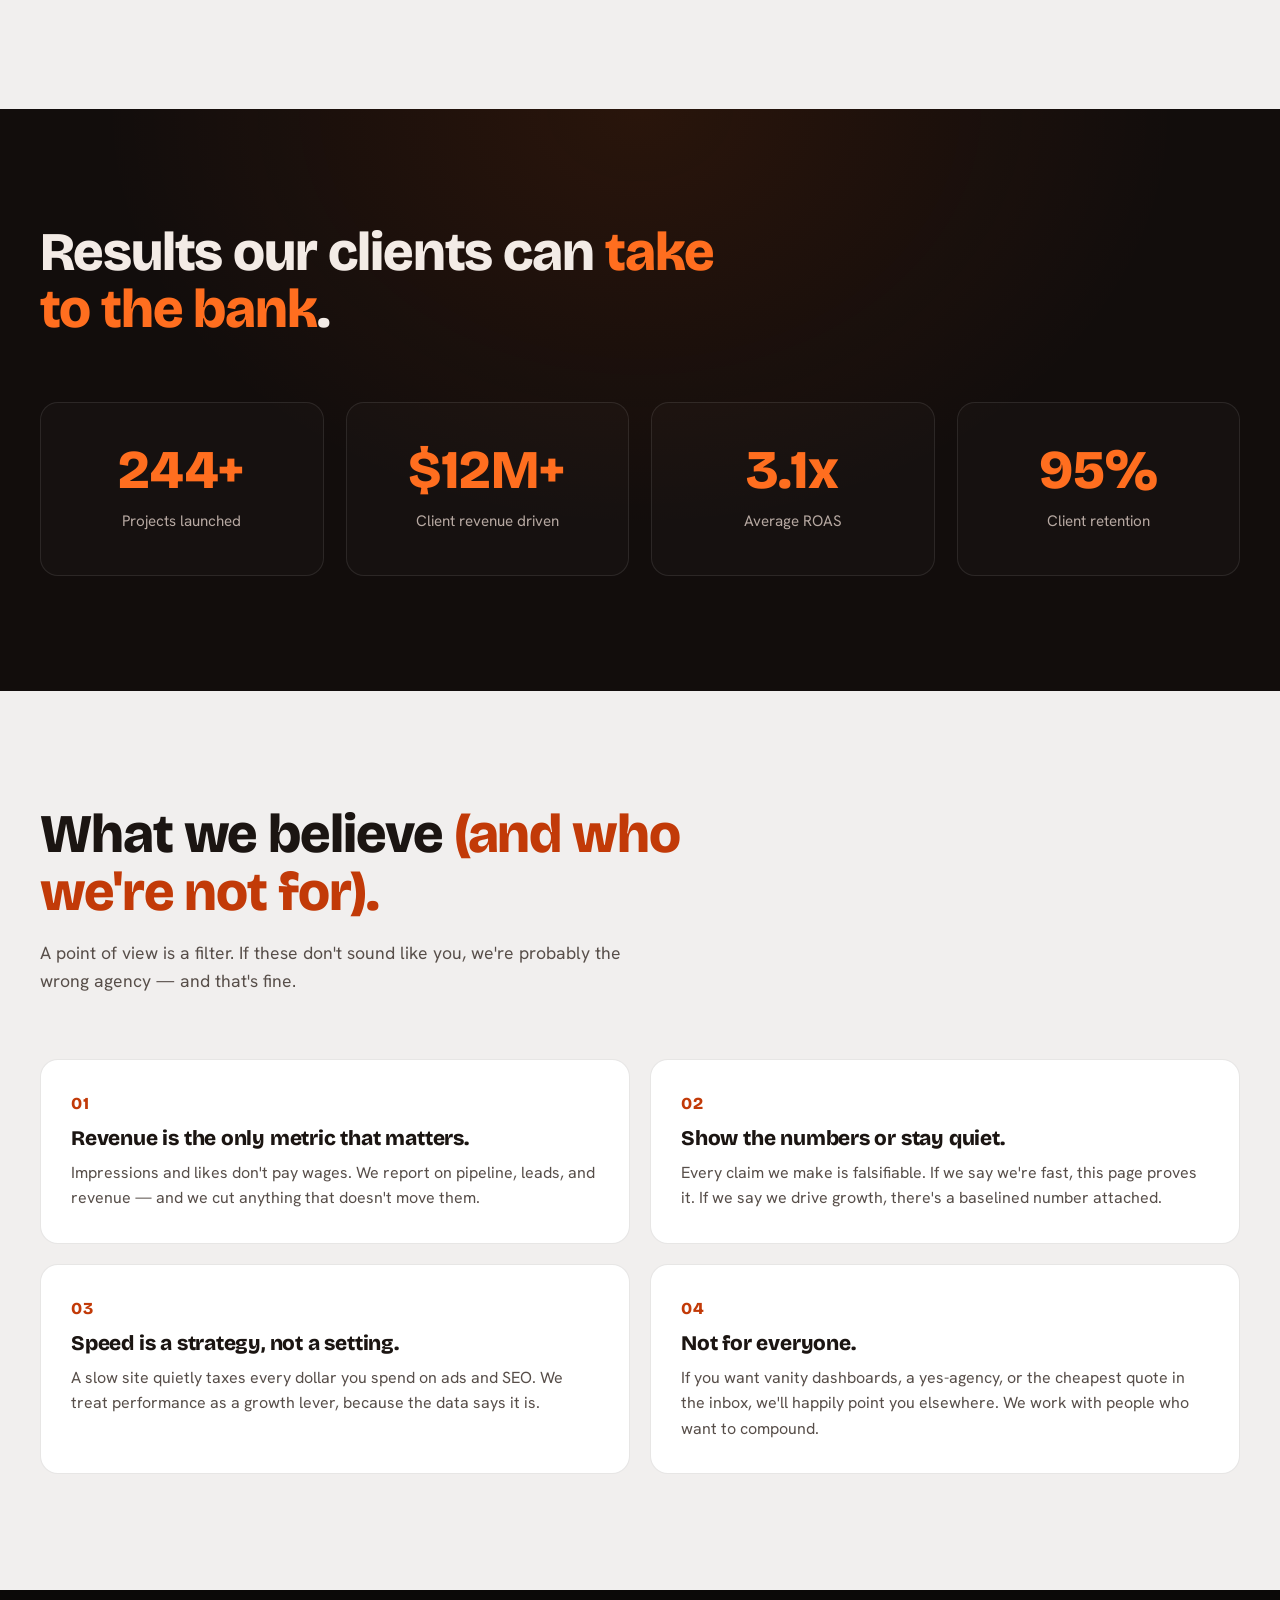
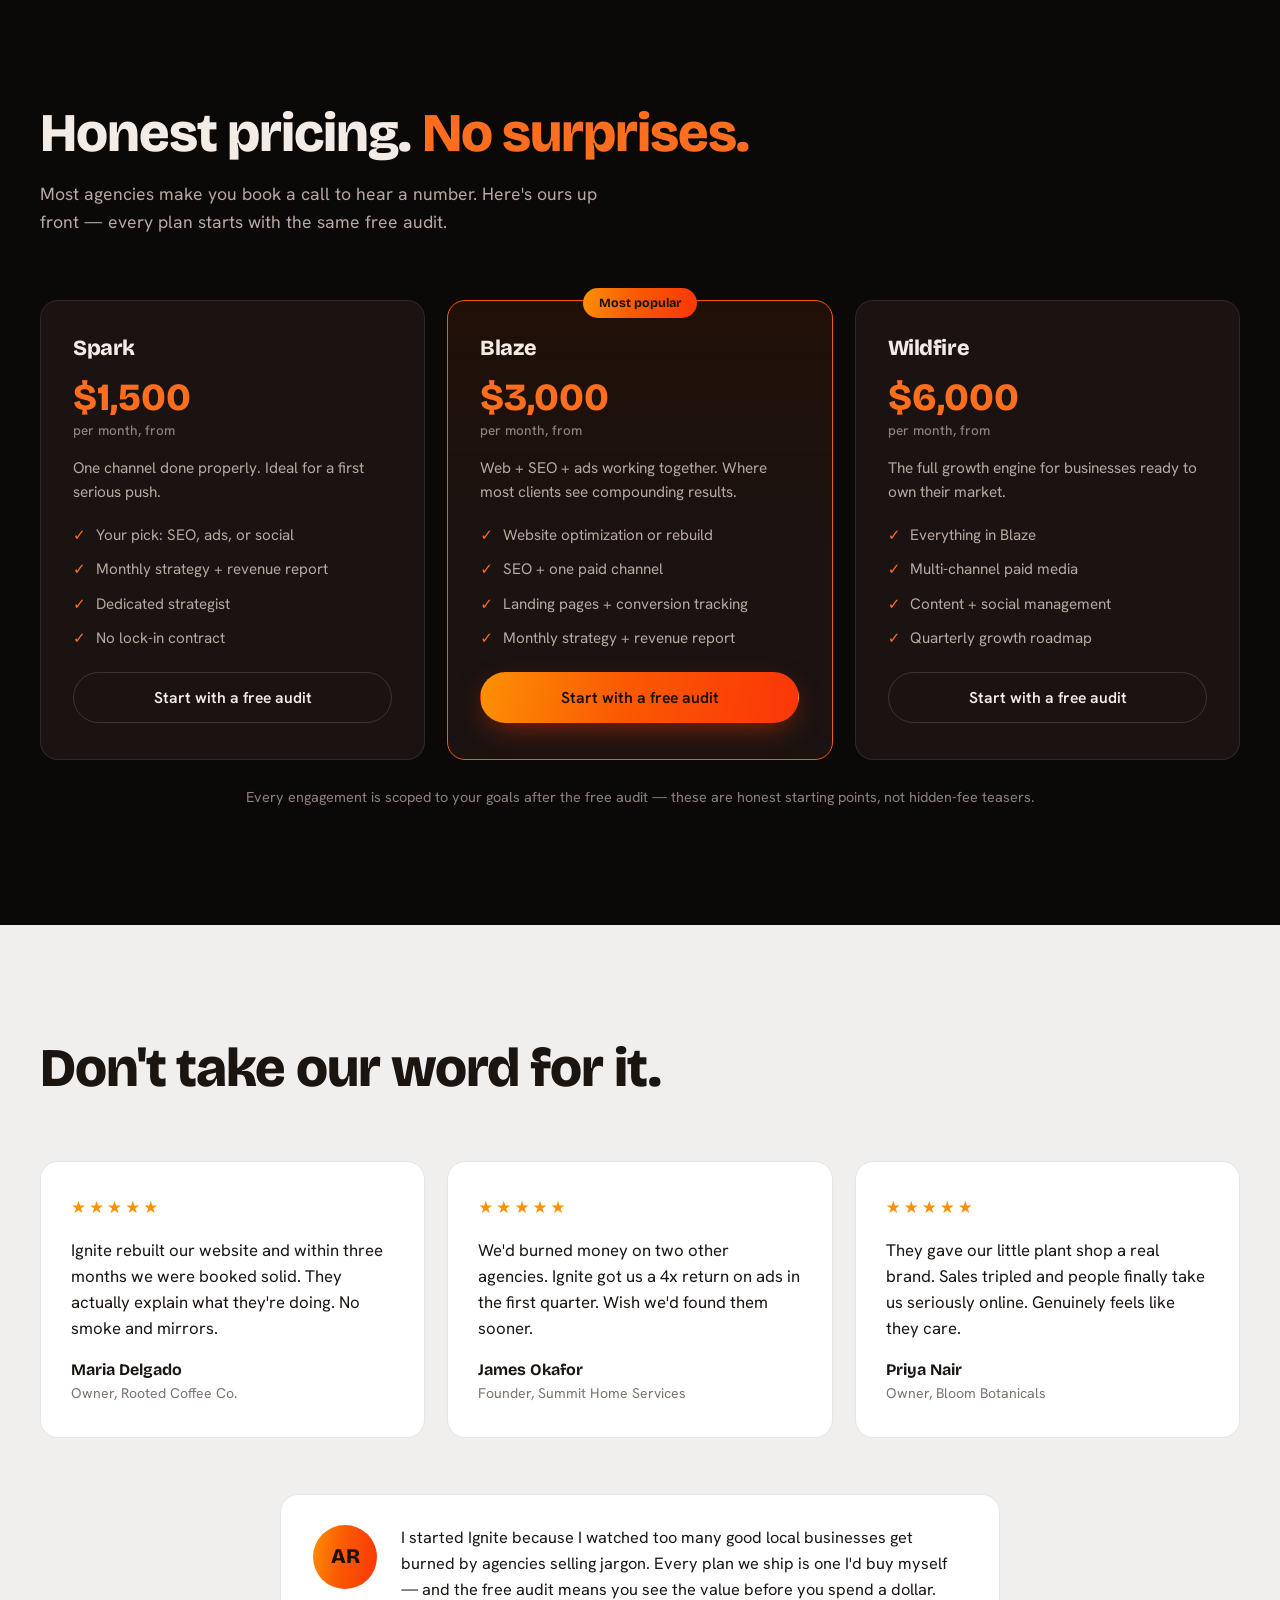
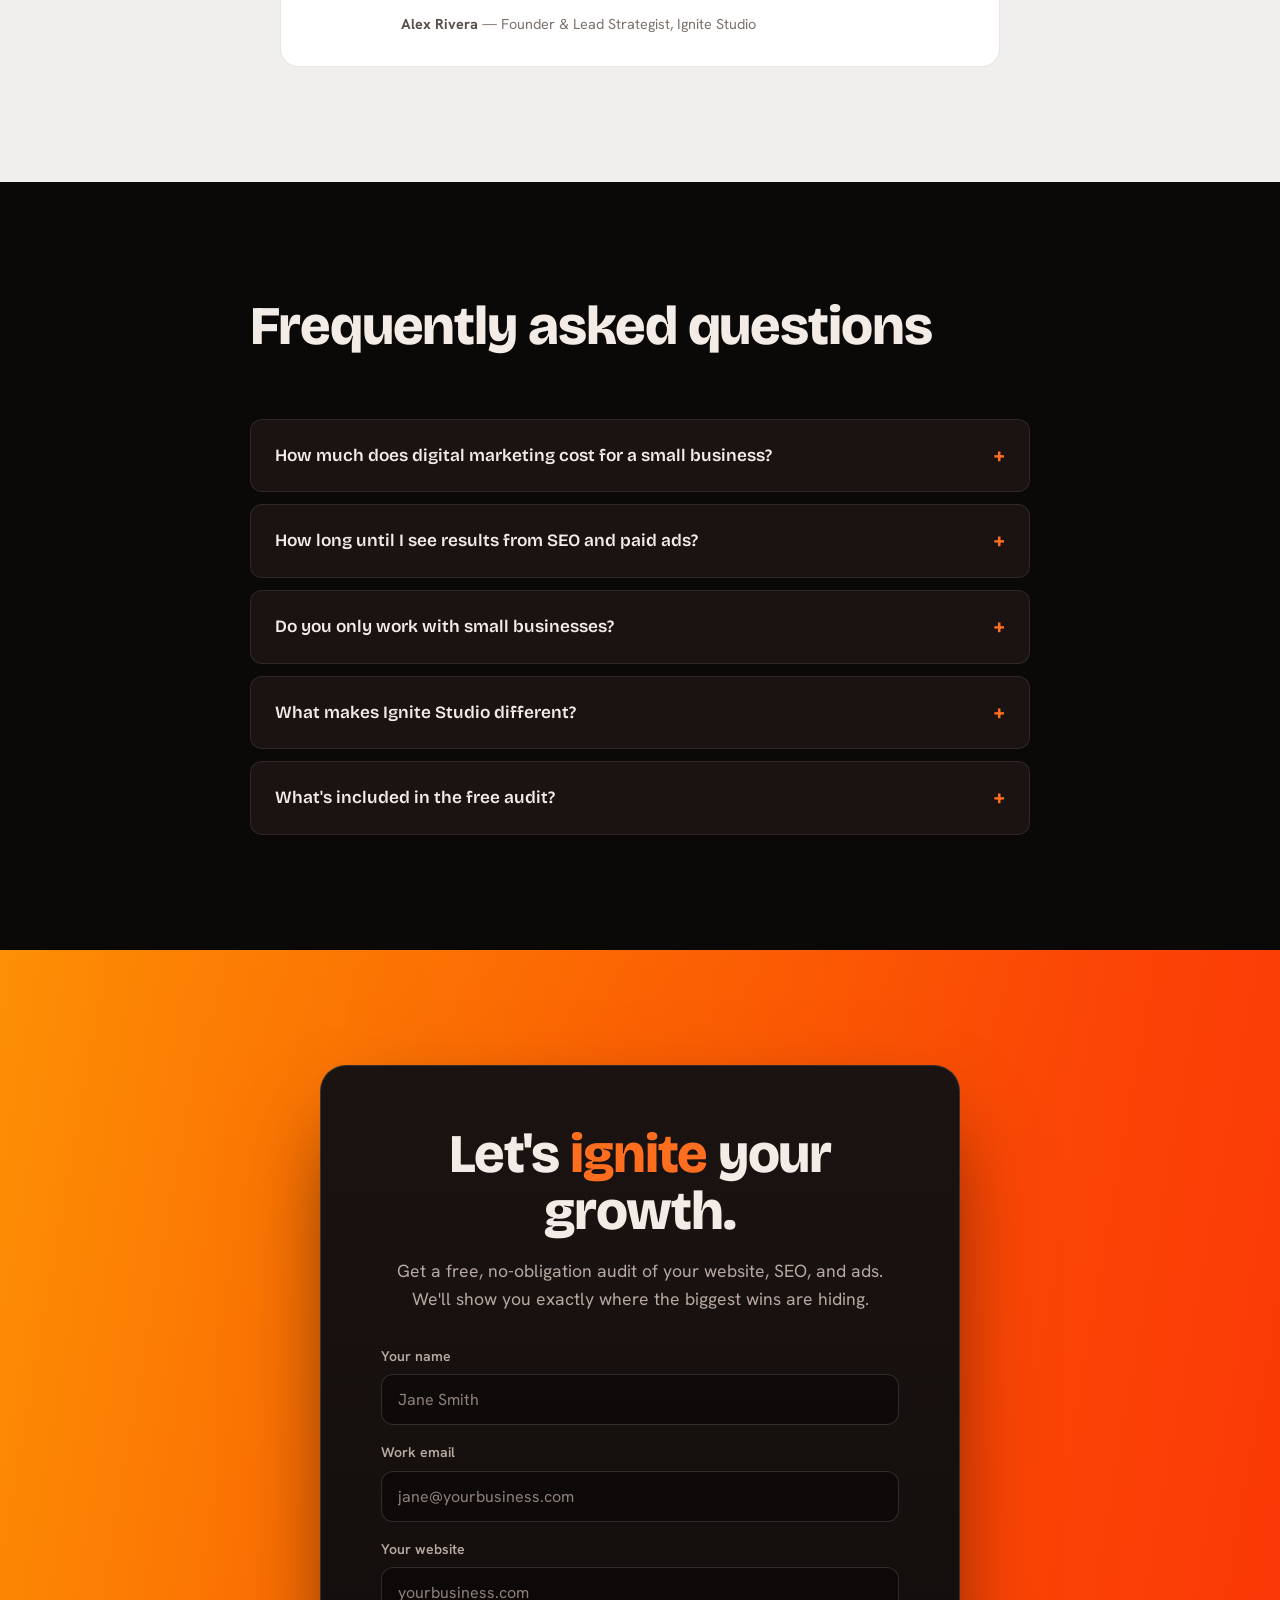
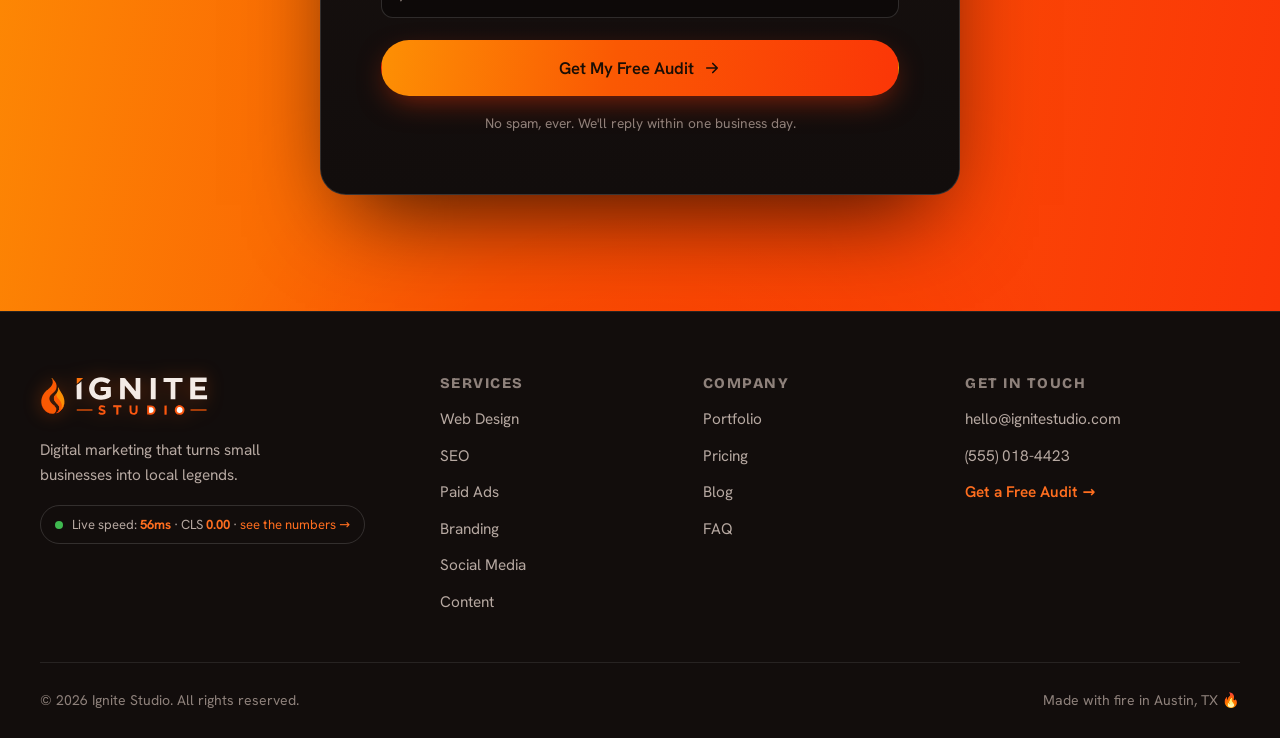
==== commit 4a727bdf: "Revamp toward PRD: publish-the-numbers scorecard, POV, sharper positioning Implements the highest-le" ====
--- a/index.html
+++ b/index.html
@@ -41,7 +41,7 @@
   <link rel="preload" href="assets/fonts/bricolage-grotesque-var.woff2" as="font" type="font/woff2" crossorigin />
   <link rel="preload" href="assets/fonts/hanken-grotesk-var.woff2" as="font" type="font/woff2" crossorigin />
 
-  <link rel="stylesheet" href="css/styles.css?v=22" />
+  <link rel="stylesheet" href="css/styles.css?v=26" />
 
   <!-- ============ STRUCTURED DATA: ORGANIZATION / LOCALBUSINESS ============ -->
   <script type="application/ld+json">
@@ -201,9 +201,9 @@
             </h1>
 
             <p class="hero-sub reveal" data-reveal data-delay="160" data-cms="hero.sub">
-              Ignite Studio builds high-converting websites and runs SEO &amp; ad campaigns
-              that turn local small businesses into the names everyone knows. Real strategy,
-              real revenue, and none of the usual agency jargon.
+              We build the search, media, content, and web systems that compound — for
+              ambitious businesses done waiting for growth. And unlike most agencies,
+              we publish our numbers.
             </p>
 
             <div class="hero-cta reveal" data-reveal data-delay="240">
@@ -304,6 +304,40 @@
           <span>Social Media</span><span class="dot">✦</span>
           <span>Content</span><span class="dot">✦</span>
         </div>
+      </div>
+    </section>
+
+    <!-- ================= SCORECARD (we publish the numbers) ================= -->
+    <section class="section scorecard-section" id="scorecard" aria-labelledby="scorecard-title">
+      <div class="container">
+        <div class="section-head reveal" data-reveal>
+          <p class="scorecard-kicker">The proof is this page</p>
+          <h2 class="section-title" id="scorecard-title">We sell speed. So <span class="fire-text">we publish ours.</span></h2>
+          <p class="section-lead">Most agencies that promise fast websites run slow ones. Here are this page's real, measured numbers — the same metrics Google ranks on. Check them yourself.</p>
+        </div>
+        <div class="scorecard-grid reveal" data-reveal>
+          <div class="score-tile">
+            <strong>56<span class="unit">ms</span></strong>
+            <span class="score-label">Server response</span>
+            <span class="score-note">Google “good”: &lt; 800ms</span>
+          </div>
+          <div class="score-tile">
+            <strong>0.00</strong>
+            <span class="score-label">Layout shift (CLS)</span>
+            <span class="score-note">Google “good”: &lt; 0.1</span>
+          </div>
+          <div class="score-tile">
+            <strong>234<span class="unit">KB</span></strong>
+            <span class="score-label">Total page weight</span>
+            <span class="score-note">B2B agency avg: 2–4MB</span>
+          </div>
+          <div class="score-tile">
+            <strong>~10<span class="unit">KB</span></strong>
+            <span class="score-label">JavaScript shipped</span>
+            <span class="score-note">Typical agency site: 500KB+</span>
+          </div>
+        </div>
+        <p class="scorecard-foot reveal" data-reveal>No render-blocking scripts. No third-party bloat. Zero layout shift. If we build this for ourselves, imagine what we build for you.</p>
       </div>
     </section>
 
@@ -504,6 +538,38 @@
       </div>
     </section>
 
+    <!-- ================= WHAT WE BELIEVE (point of view) ================= -->
+    <section class="section section--light beliefs-section" id="beliefs" aria-labelledby="beliefs-title">
+      <div class="container">
+        <div class="section-head reveal" data-reveal>
+          <h2 class="section-title" id="beliefs-title">What we believe <span class="fire-text">(and who we're not for).</span></h2>
+          <p class="section-lead">A point of view is a filter. If these don't sound like you, we're probably the wrong agency — and that's fine.</p>
+        </div>
+        <ol class="beliefs-grid">
+          <li class="belief reveal" data-reveal>
+            <span class="belief-num" aria-hidden="true">01</span>
+            <h3>Revenue is the only metric that matters.</h3>
+            <p>Impressions and likes don't pay wages. We report on pipeline, leads, and revenue — and we cut anything that doesn't move them.</p>
+          </li>
+          <li class="belief reveal" data-reveal data-delay="80">
+            <span class="belief-num" aria-hidden="true">02</span>
+            <h3>Show the numbers or stay quiet.</h3>
+            <p>Every claim we make is falsifiable. If we say we're fast, this page proves it. If we say we drive growth, there's a baselined number attached.</p>
+          </li>
+          <li class="belief reveal" data-reveal data-delay="160">
+            <span class="belief-num" aria-hidden="true">03</span>
+            <h3>Speed is a strategy, not a setting.</h3>
+            <p>A slow site quietly taxes every dollar you spend on ads and SEO. We treat performance as a growth lever, because the data says it is.</p>
+          </li>
+          <li class="belief reveal" data-reveal data-delay="240">
+            <span class="belief-num" aria-hidden="true">04</span>
+            <h3>Not for everyone.</h3>
+            <p>If you want vanity dashboards, a yes-agency, or the cheapest quote in the inbox, we'll happily point you elsewhere. We work with people who want to compound.</p>
+          </li>
+        </ol>
+      </div>
+    </section>
+
     <!-- ================= PRICING ================= -->
     <section class="section" id="pricing" aria-labelledby="pricing-title">
       <div class="container">
@@ -671,6 +737,10 @@
           <img class="brand-logo brand-logo--footer" src="assets/logo-nav.svg?v=2" alt="Ignite Studio" width="169" height="40" loading="lazy" decoding="async" />
         </a>
         <p>Digital marketing that turns small businesses into local legends.</p>
+        <a class="perf-badge" href="#scorecard" aria-label="View our performance scorecard">
+          <span class="perf-dot" aria-hidden="true"></span>
+          <span>Live speed: <strong>56ms</strong> · CLS <strong>0.00</strong> · <span class="perf-more">see the numbers →</span></span>
+        </a>
       </div>
 
       <nav class="footer-col" aria-label="Services">
--- a/css/styles.css
+++ b/css/styles.css
@@ -1284,6 +1284,124 @@
   .link-grid, .post-grid { grid-template-columns: 1fr; }
 }
 
+/* ---------------- Public performance scorecard ---------------- */
+.scorecard-section {
+  background:
+    radial-gradient(60% 100% at 50% 0%, rgba(250,89,3,.08), transparent 60%),
+    var(--ink);
+}
+.scorecard-kicker {
+  display: inline-block;
+  font-family: var(--font-display);
+  font-weight: 700;
+  font-size: .8rem;
+  letter-spacing: .14em;
+  text-transform: uppercase;
+  color: var(--flame-bright);
+  margin-bottom: 14px;
+}
+.scorecard-grid {
+  display: grid;
+  grid-template-columns: repeat(4, 1fr);
+  gap: 18px;
+  margin-top: 8px;
+}
+.score-tile {
+  display: flex;
+  flex-direction: column;
+  gap: 6px;
+  padding: 30px 26px;
+  border: 1px solid var(--line);
+  border-radius: var(--radius);
+  background: linear-gradient(180deg, rgba(255,255,255,.03), transparent);
+  position: relative;
+  overflow: hidden;
+}
+.score-tile::before {
+  content: "";
+  position: absolute; left: 0; top: 0; bottom: 0;
+  width: 3px; background: var(--grad-fire);
+}
+.score-tile strong {
+  font-family: var(--font-display);
+  font-weight: 800;
+  font-size: clamp(2.1rem, 1.5rem + 2vw, 3rem);
+  line-height: 1;
+  color: var(--flame-bright);
+}
+.score-tile .unit { font-size: .5em; color: var(--muted); margin-left: 2px; }
+.score-label { font-weight: 600; color: var(--text); font-size: 1rem; }
+.score-note { font-size: .82rem; color: var(--muted-2); }
+.scorecard-foot {
+  margin-top: 26px;
+  color: var(--muted);
+  font-size: 1.02rem;
+  max-width: 60ch;
+}
+.scorecard-foot::before { content: ""; }
+
+/* ---------------- What we believe ---------------- */
+.beliefs-grid {
+  list-style: none;
+  padding: 0;
+  display: grid;
+  grid-template-columns: repeat(2, 1fr);
+  gap: 20px;
+}
+.belief {
+  padding: 30px 30px 32px;
+  border: 1px solid var(--line);
+  border-radius: var(--radius);
+  background: var(--surface);
+  transition: transform .35s var(--ease), border-color .35s;
+}
+.belief:hover { transform: translateY(-4px); border-color: var(--flame); }
+.belief-num {
+  font-family: var(--font-display);
+  font-weight: 800;
+  font-size: 1.05rem;
+  color: var(--accent-strong);
+  letter-spacing: .04em;
+}
+.belief h3 { font-size: 1.3rem; margin: 10px 0 10px; letter-spacing: -.01em; }
+.belief p { color: var(--muted); font-size: 1rem; }
+
+/* ---------------- Footer performance badge ---------------- */
+.perf-badge {
+  display: inline-flex;
+  align-items: center;
+  gap: 9px;
+  margin-top: 18px;
+  padding: 8px 14px;
+  border: 1px solid var(--line-2);
+  border-radius: 999px;
+  font-size: .82rem;
+  color: var(--muted);
+  transition: border-color .2s, color .2s;
+}
+.perf-badge:hover { border-color: var(--flame); color: var(--text); }
+.perf-badge strong { color: var(--flame-bright); font-weight: 700; }
+.perf-more { color: var(--flame-bright); }
+.perf-dot {
+  width: 8px; height: 8px; border-radius: 50%;
+  background: var(--ok, #3FB950);
+  box-shadow: 0 0 0 0 rgba(63,185,80,.6);
+  animation: perf-pulse 2.4s infinite;
+  flex-shrink: 0;
+}
+@keyframes perf-pulse {
+  0% { box-shadow: 0 0 0 0 rgba(63,185,80,.55); }
+  70% { box-shadow: 0 0 0 8px rgba(63,185,80,0); }
+  100% { box-shadow: 0 0 0 0 rgba(63,185,80,0); }
+}
+
+@media (max-width: 900px) {
+  .scorecard-grid { grid-template-columns: repeat(2, 1fr); }
+}
+@media (max-width: 560px) {
+  .beliefs-grid { grid-template-columns: 1fr; }
+}
+
 /* Service card "learn more" link on the homepage */
 .card-link { display: inline-block; margin-top: 8px; padding: 10px 0; color: var(--accent-strong); font-weight: 600; font-size: .92rem; }
 .card-link:hover { text-decoration: underline; }
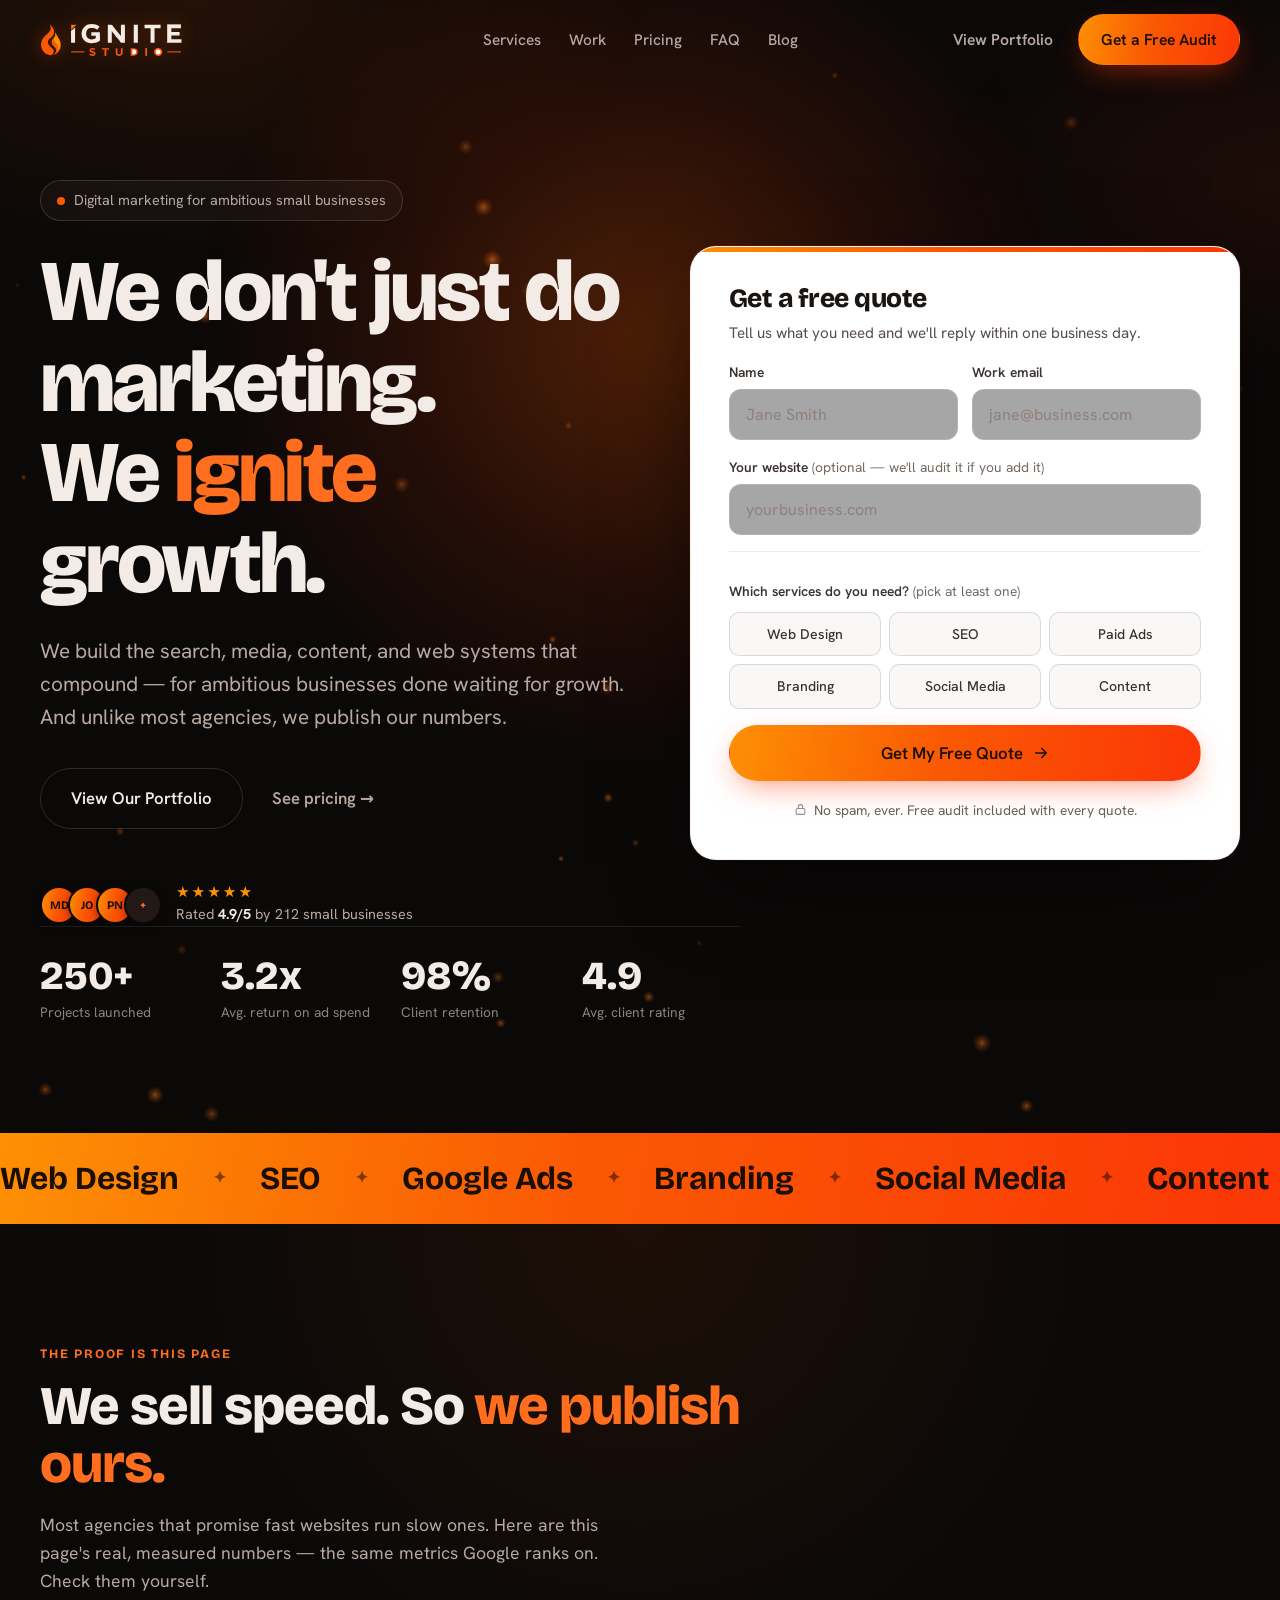
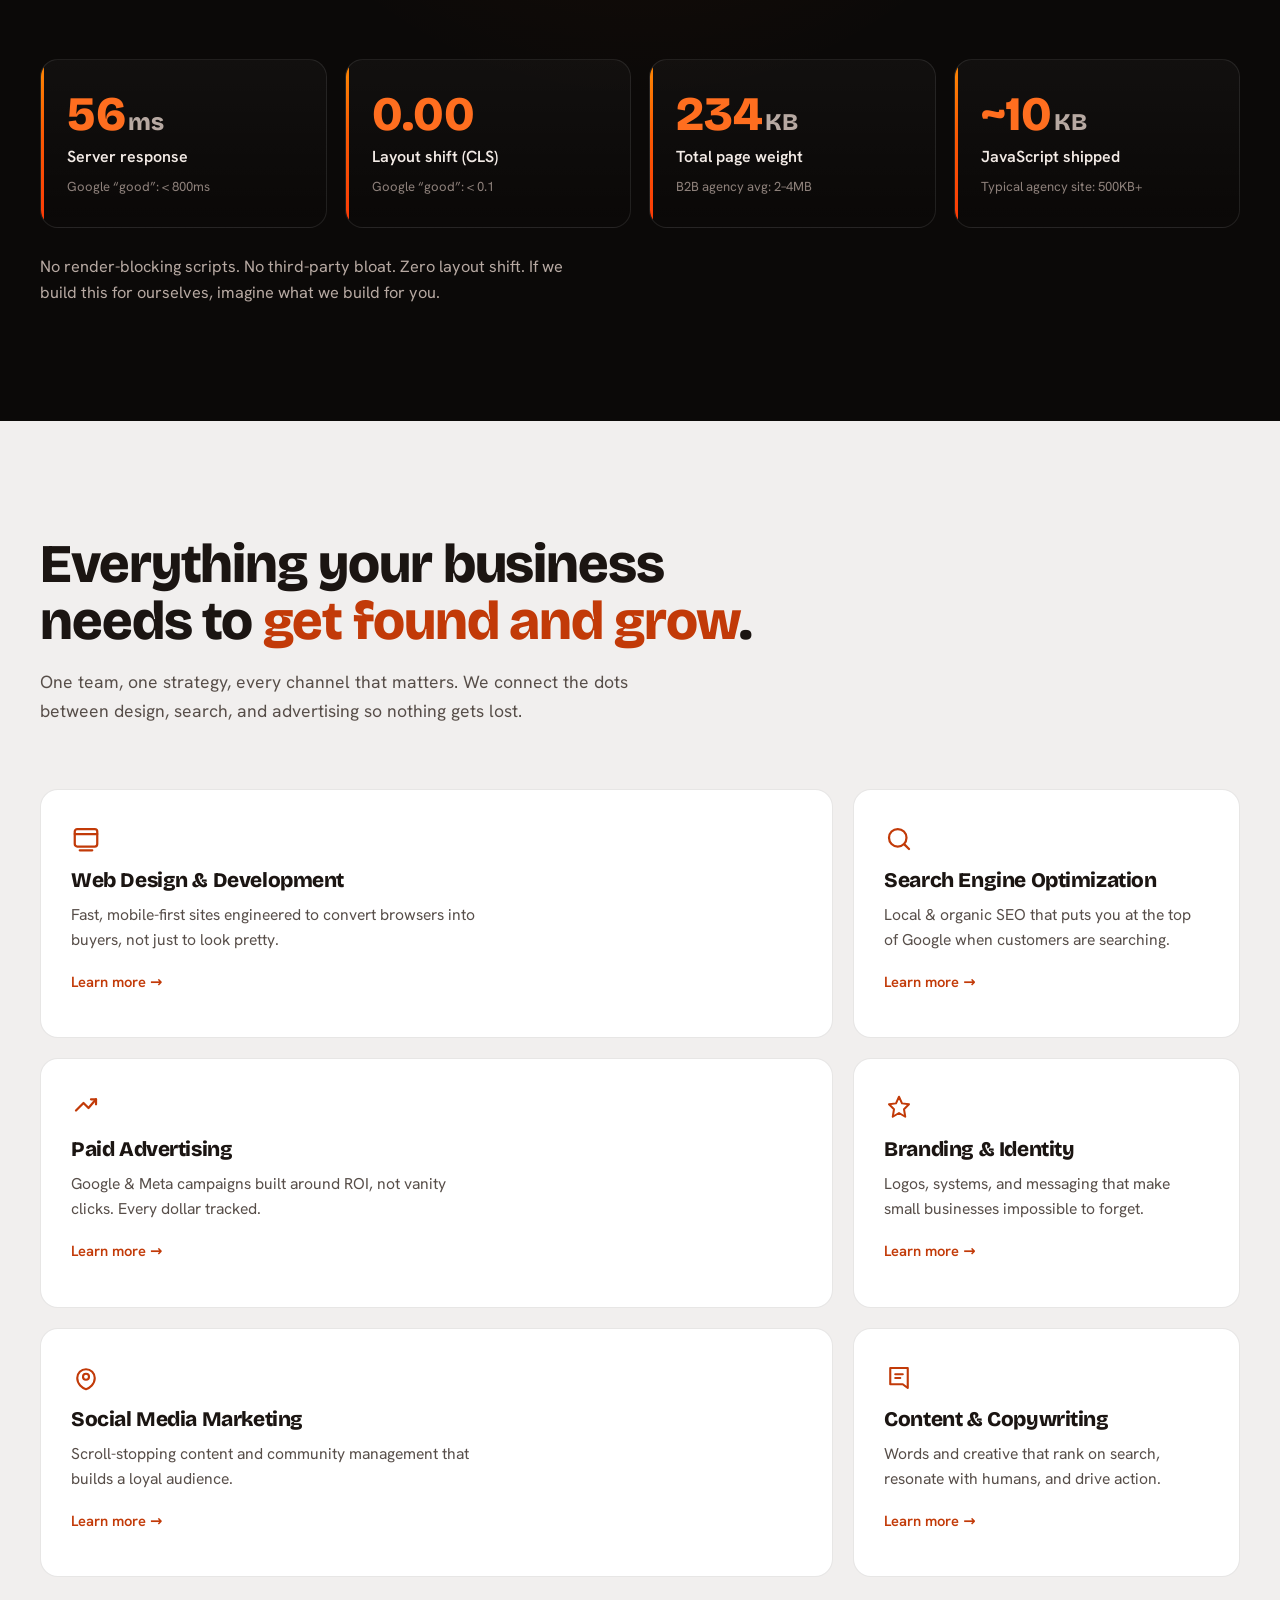
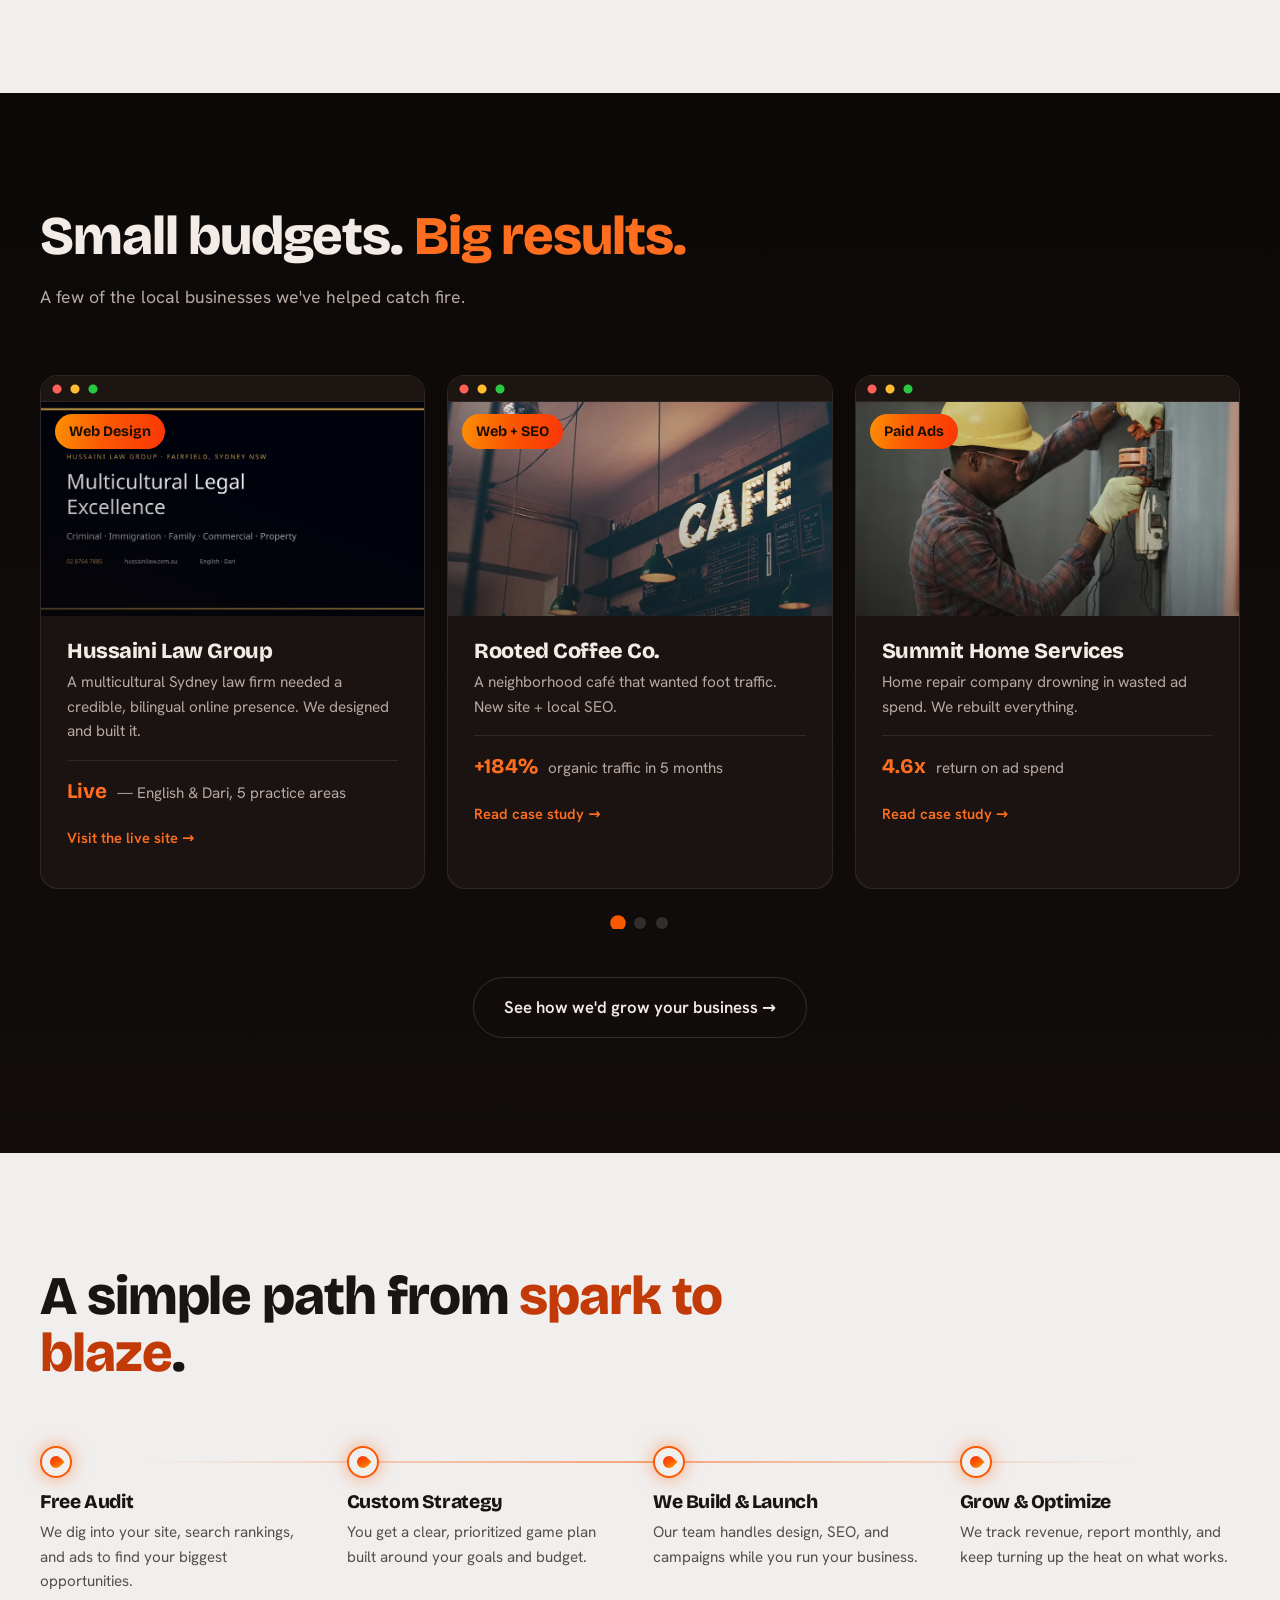
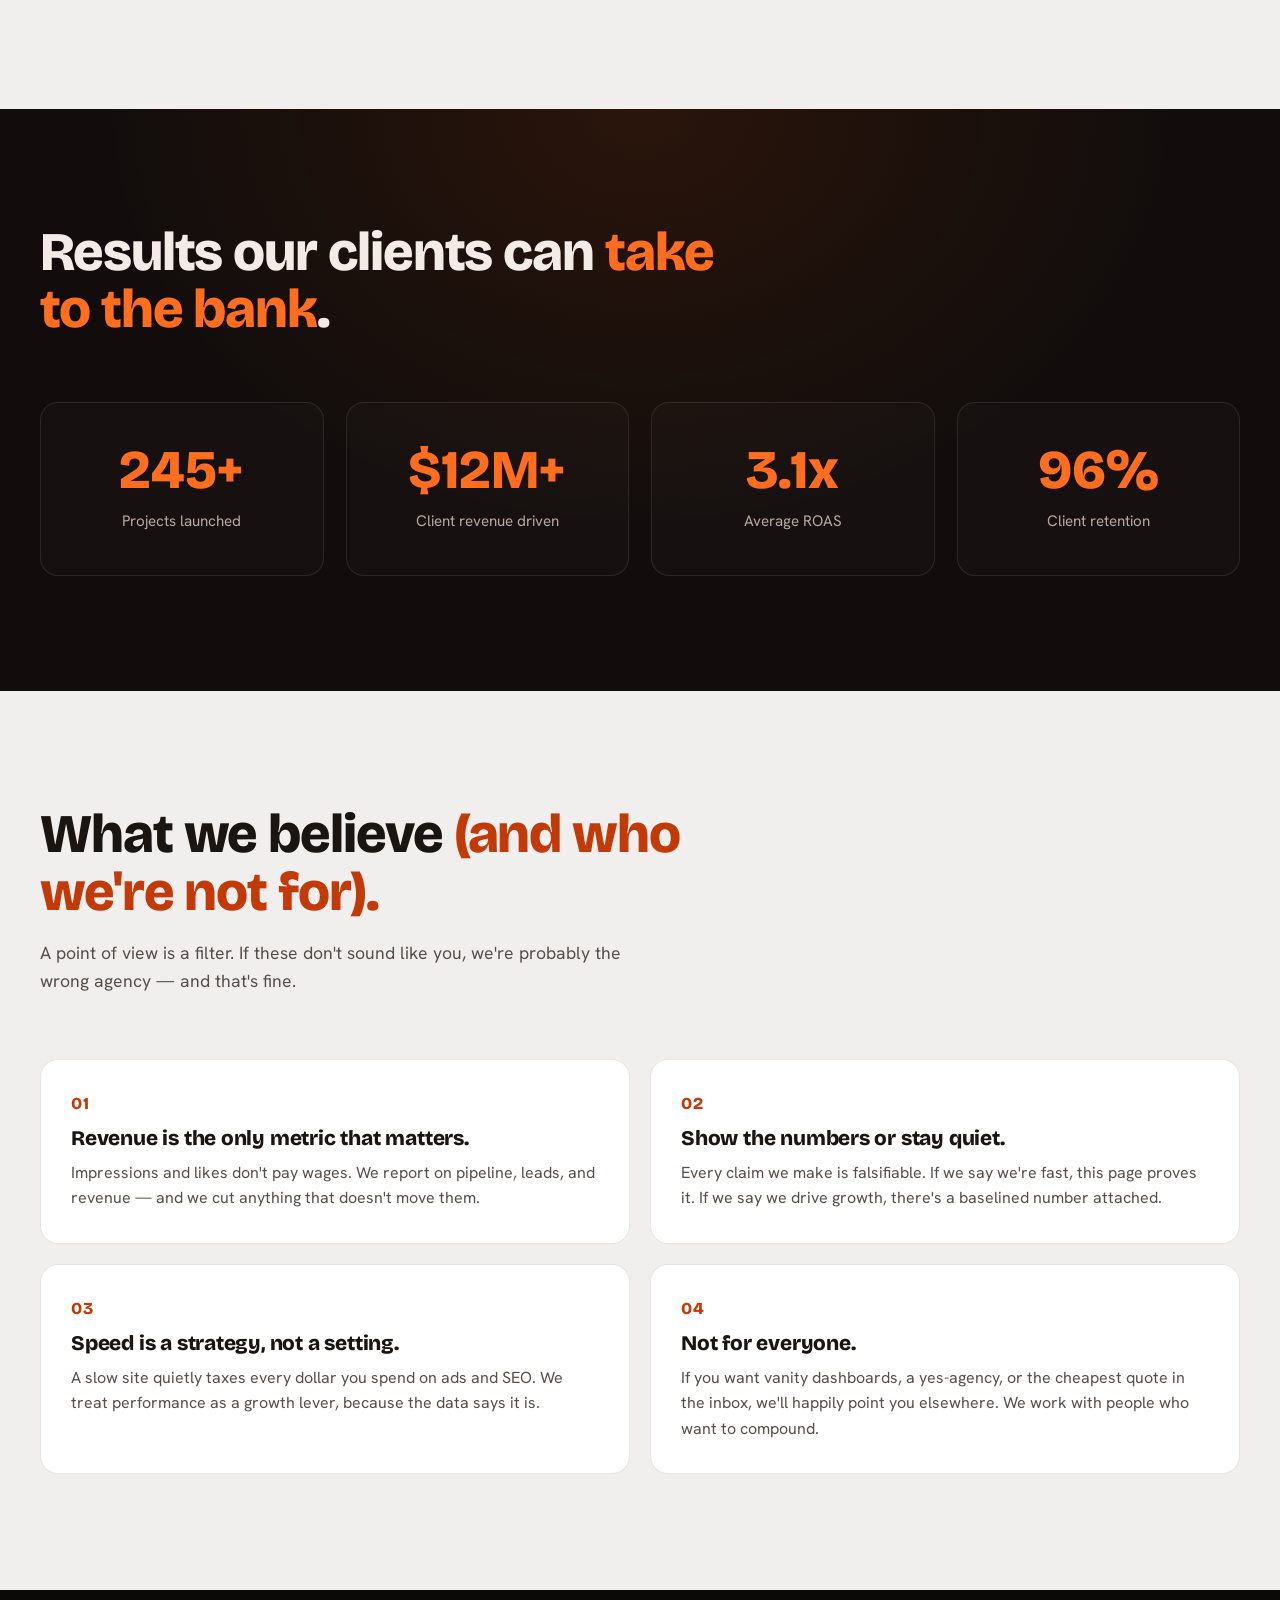
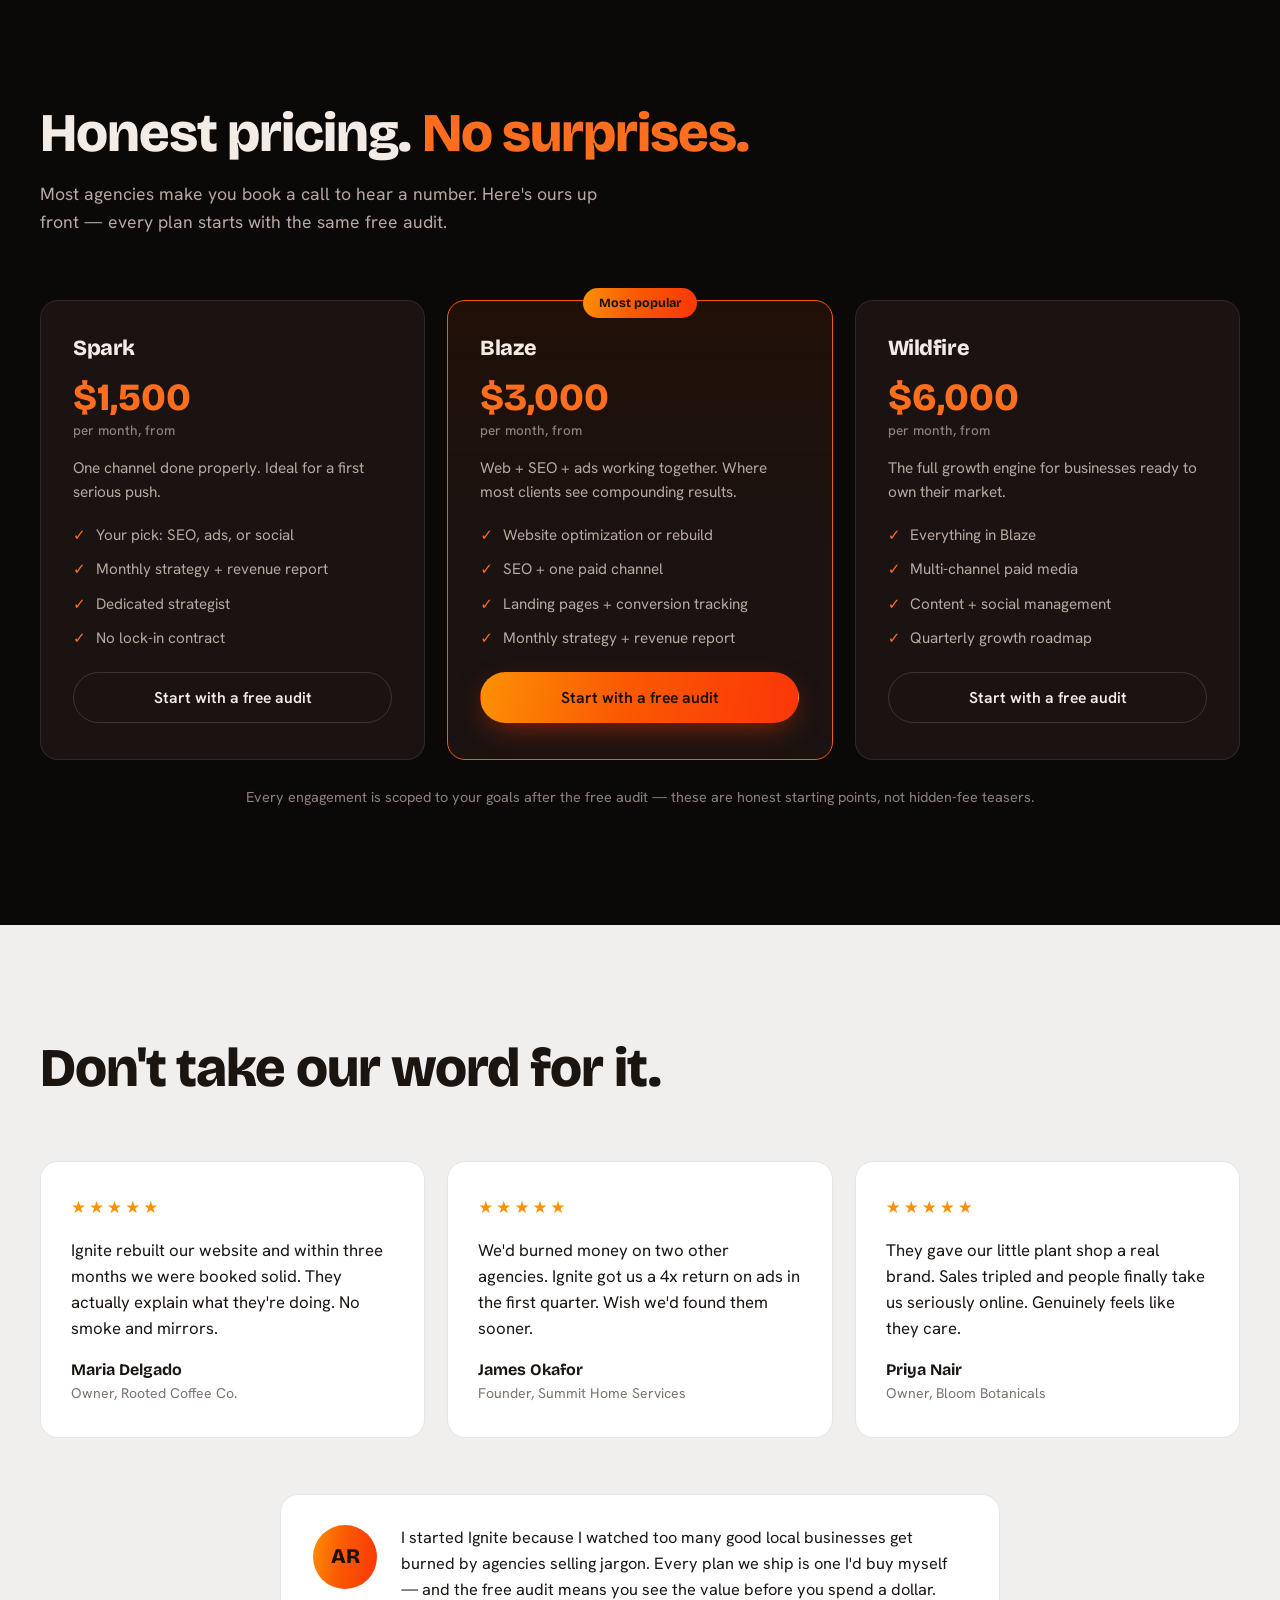
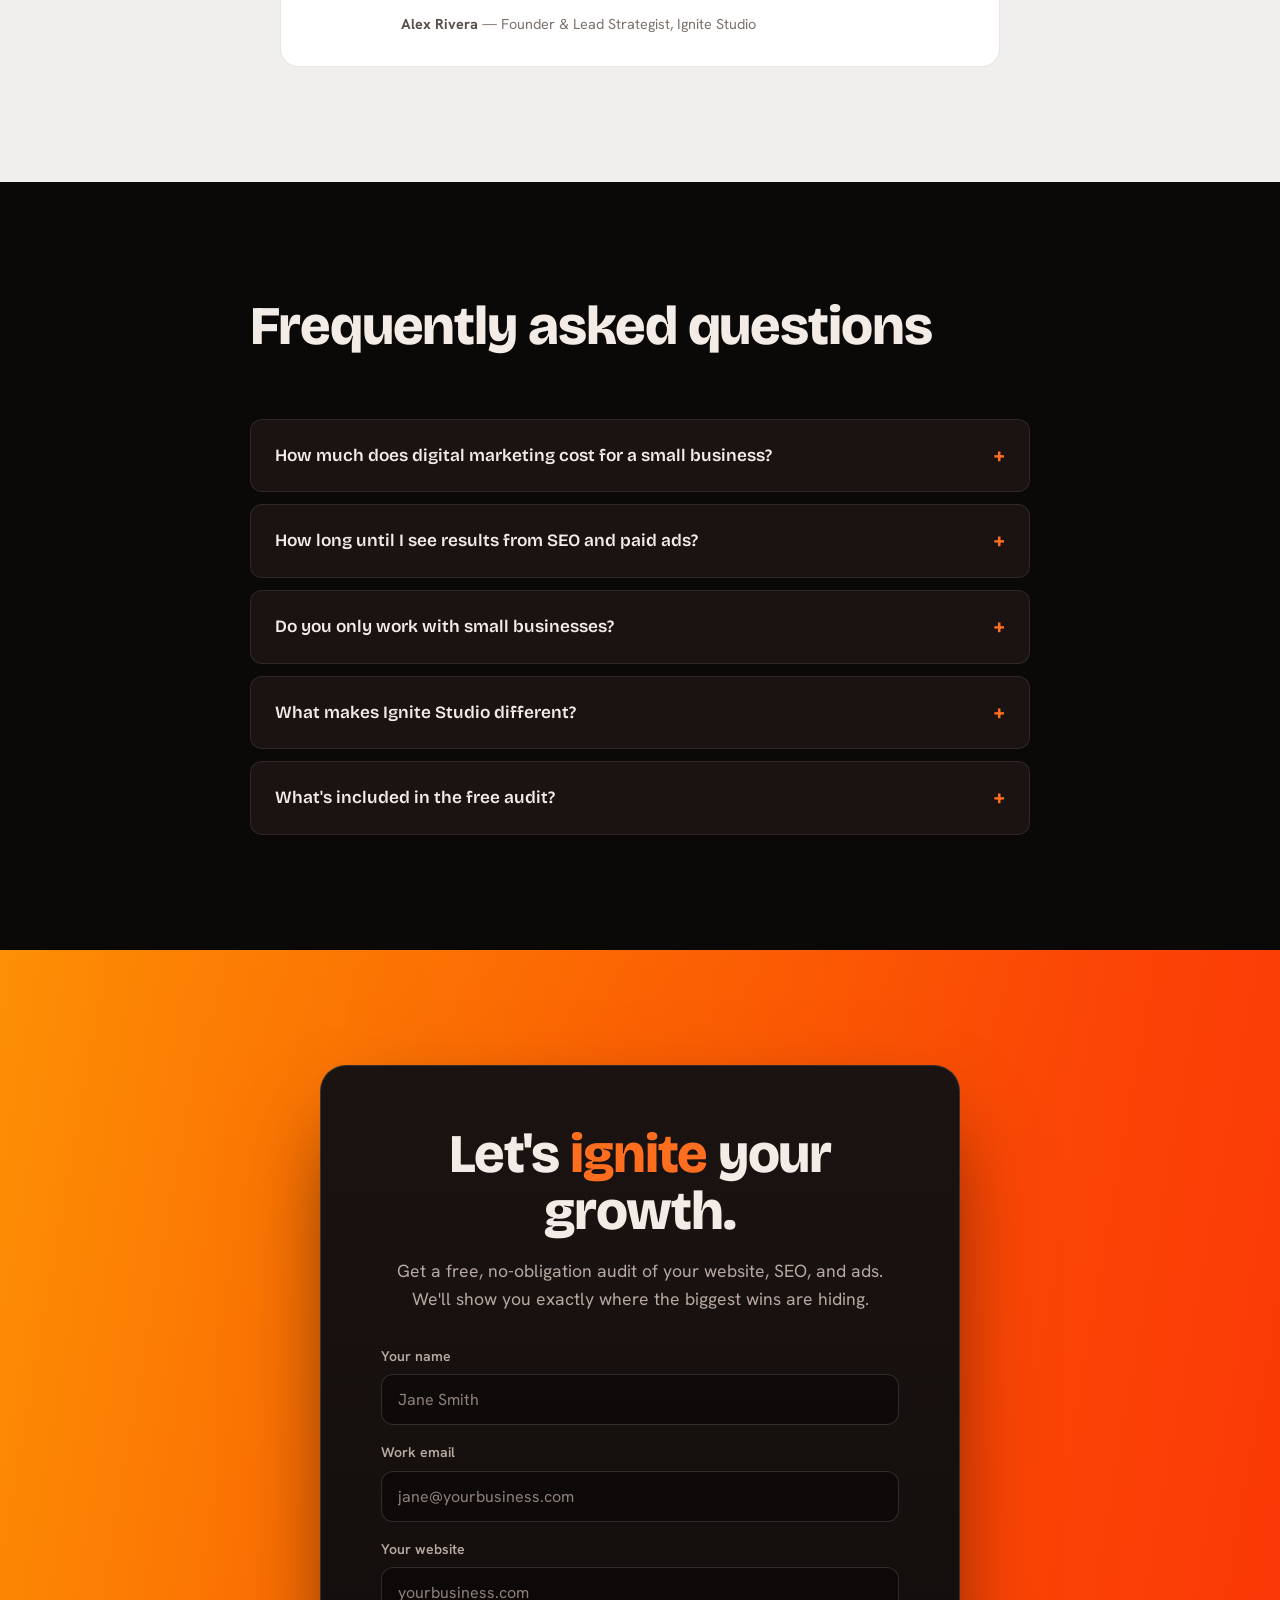
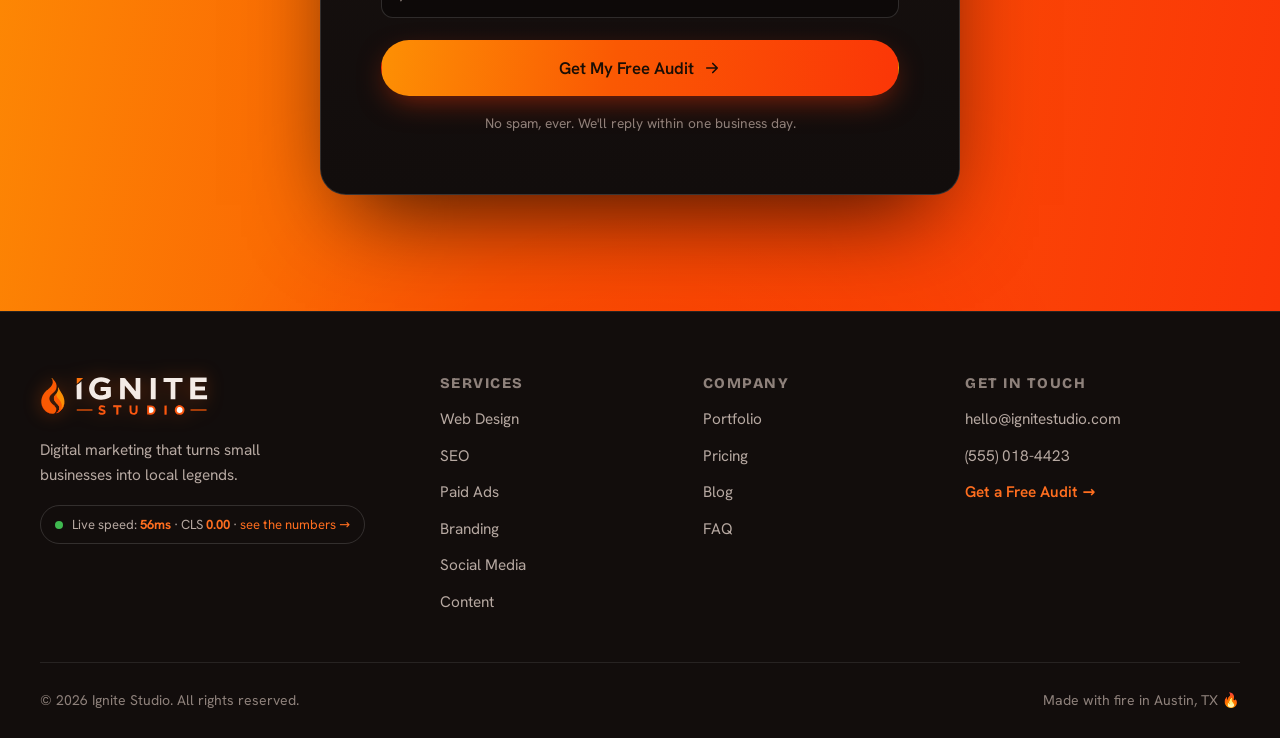
==== commit aab1b23c: "Remove fabricated review/rating schema (Google policy + PRD integrity) The homepage JSON-LD carried " ====
--- a/index.html
+++ b/index.html
@@ -71,12 +71,6 @@
       "https://www.linkedin.com/company/ignitestudio",
       "https://twitter.com/ignitestudio"
     ],
-    "aggregateRating": {
-      "@type": "AggregateRating",
-      "ratingValue": 4.9,
-      "reviewCount": 212,
-      "bestRating": 5
-    },
     "hasOfferCatalog": {
       "@type": "OfferCatalog",
       "name": "Ignite Studio Services",
@@ -88,12 +82,7 @@
         { "@type": "Offer", "itemOffered": { "@type": "Service", "name": "Social Media Marketing", "description": "Content and community management that builds a loyal audience." } },
         { "@type": "Offer", "itemOffered": { "@type": "Service", "name": "Content & Copywriting", "description": "Words and creative that rank, resonate, and convert." } }
       ]
-    },
-    "review": [
-      { "@type": "Review", "author": { "@type": "Person", "name": "Maria Delgado" }, "reviewRating": { "@type": "Rating", "ratingValue": "5", "bestRating": "5" }, "reviewBody": "Ignite rebuilt our website and within three months we were booked solid. They actually explain what they're doing. No smoke and mirrors." },
-      { "@type": "Review", "author": { "@type": "Person", "name": "James Okafor" }, "reviewRating": { "@type": "Rating", "ratingValue": "5", "bestRating": "5" }, "reviewBody": "We'd burned money on two other agencies. Ignite got us a 4x return on ads in the first quarter. Wish we'd found them sooner." },
-      { "@type": "Review", "author": { "@type": "Person", "name": "Priya Nair" }, "reviewRating": { "@type": "Rating", "ratingValue": "5", "bestRating": "5" }, "reviewBody": "They gave our little plant shop a real brand. Sales tripled and people finally take us seriously online. Genuinely feels like they care." }
-    ]
+    }
   }
   </script>
 
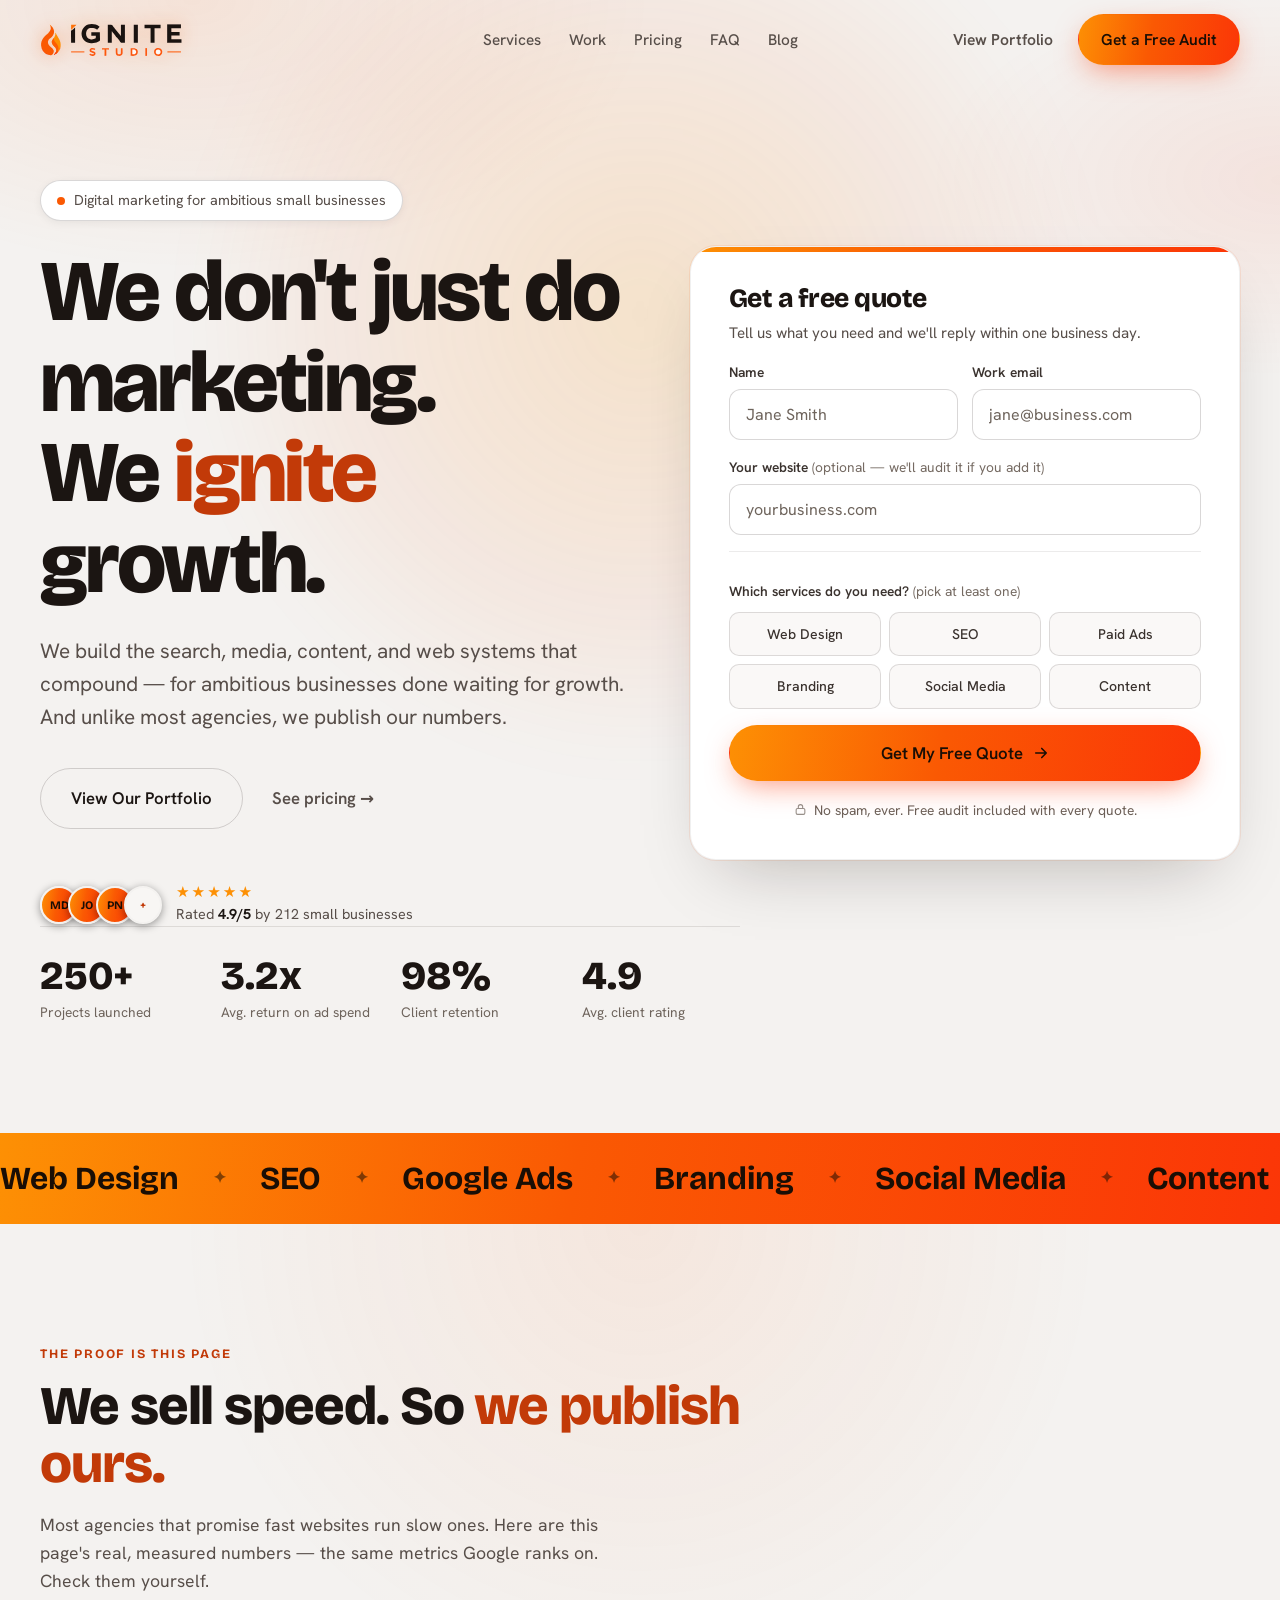
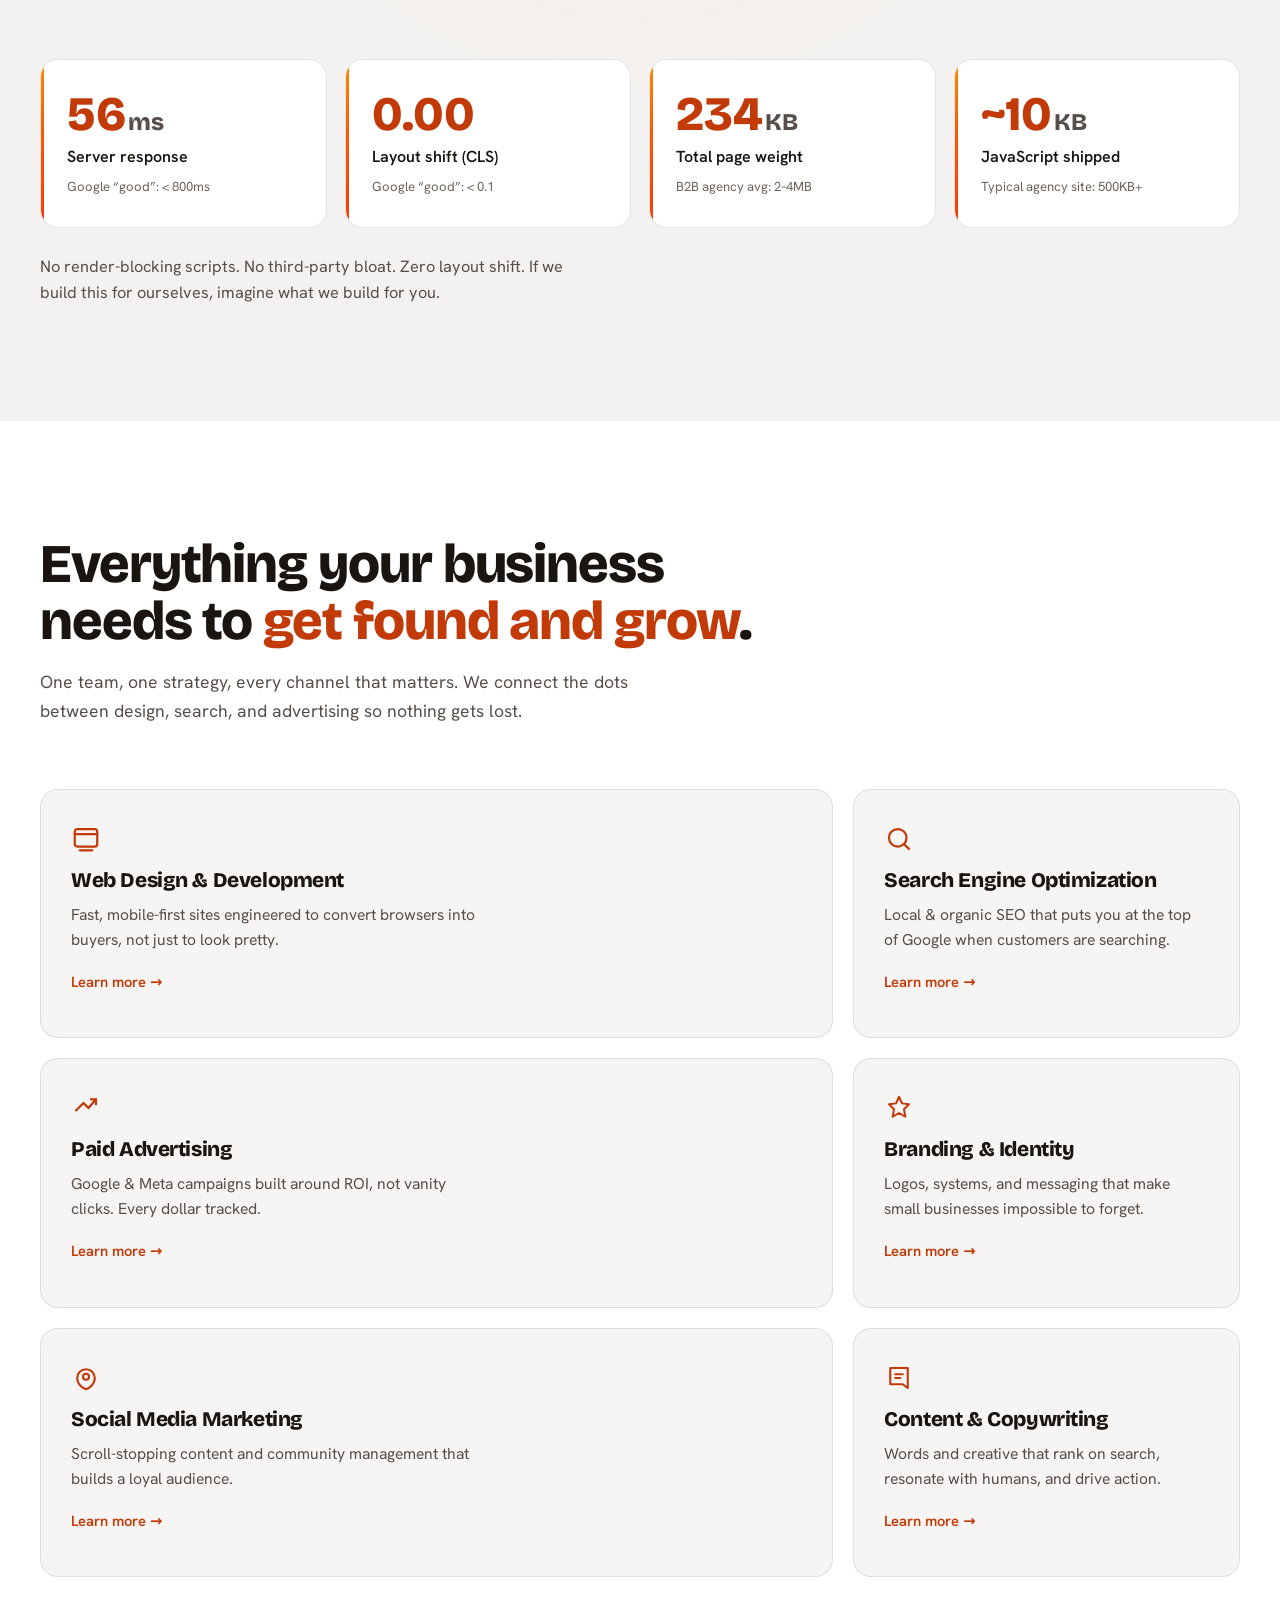
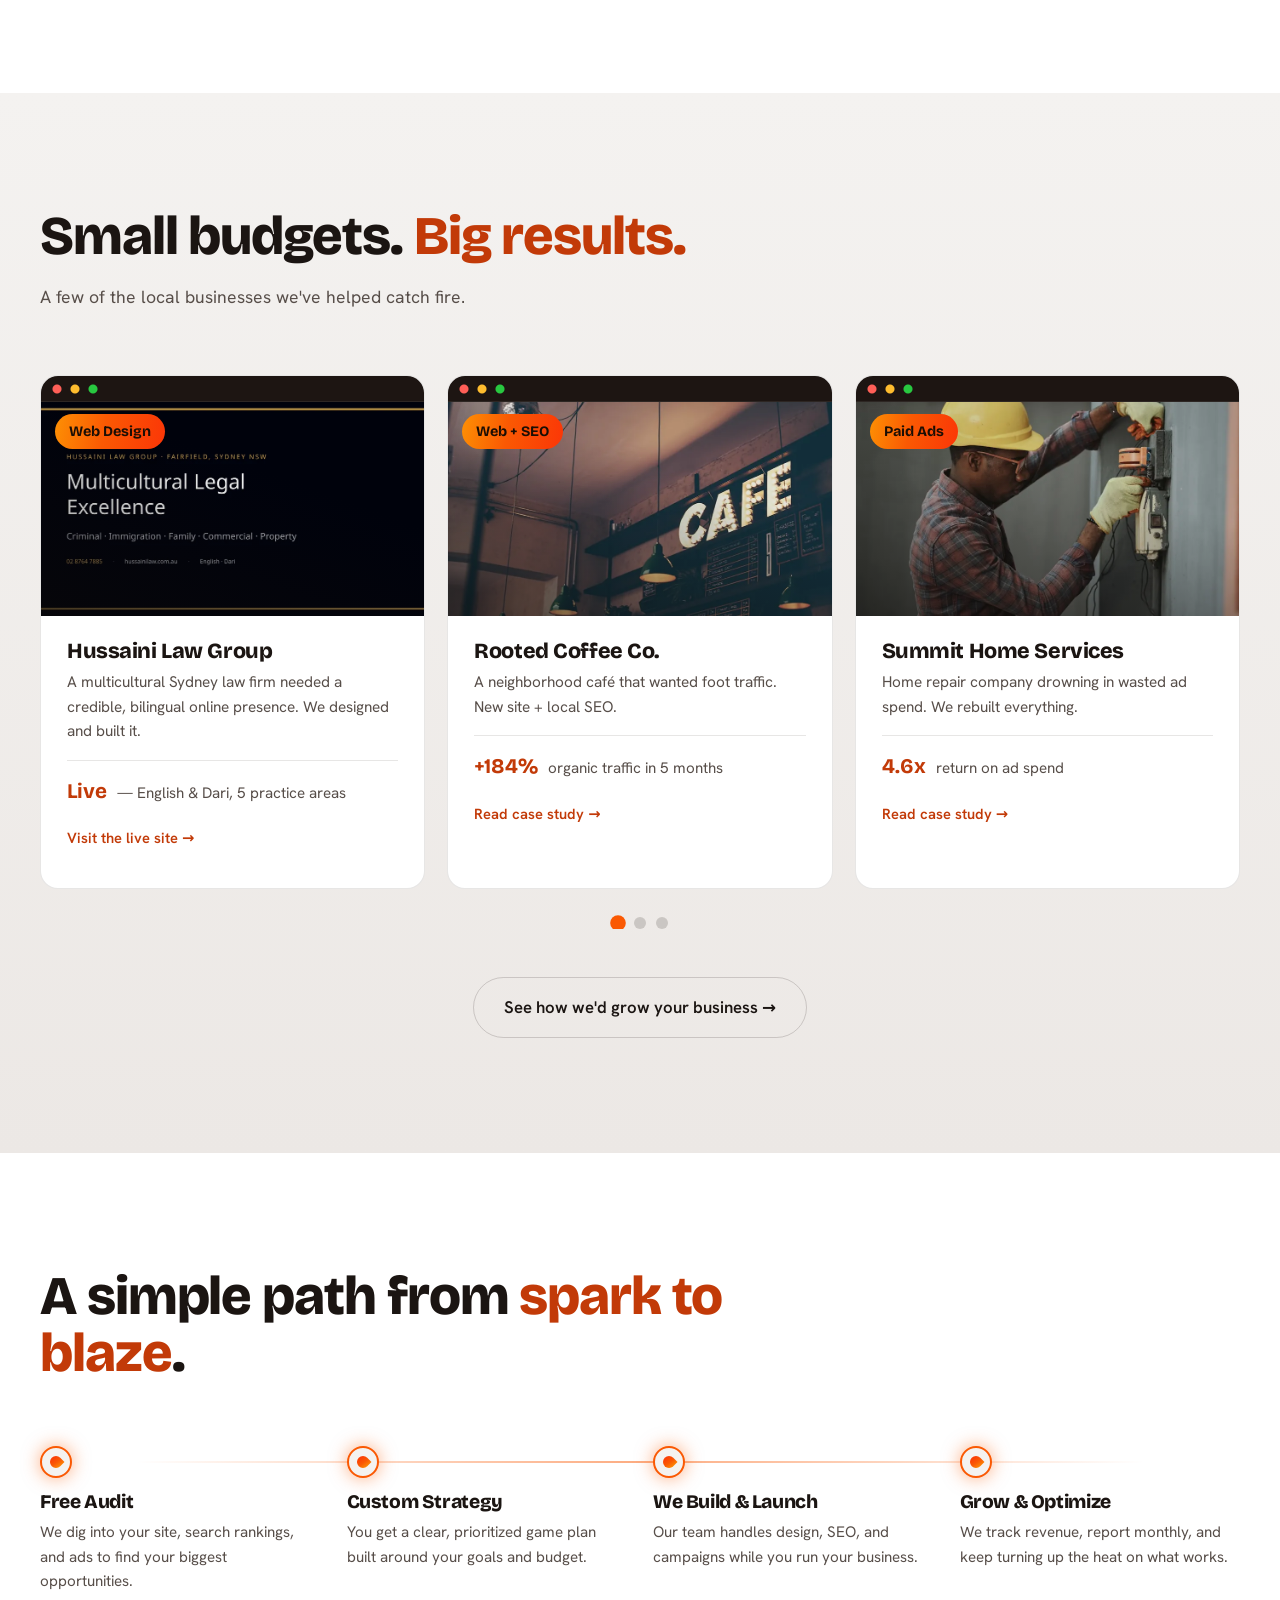
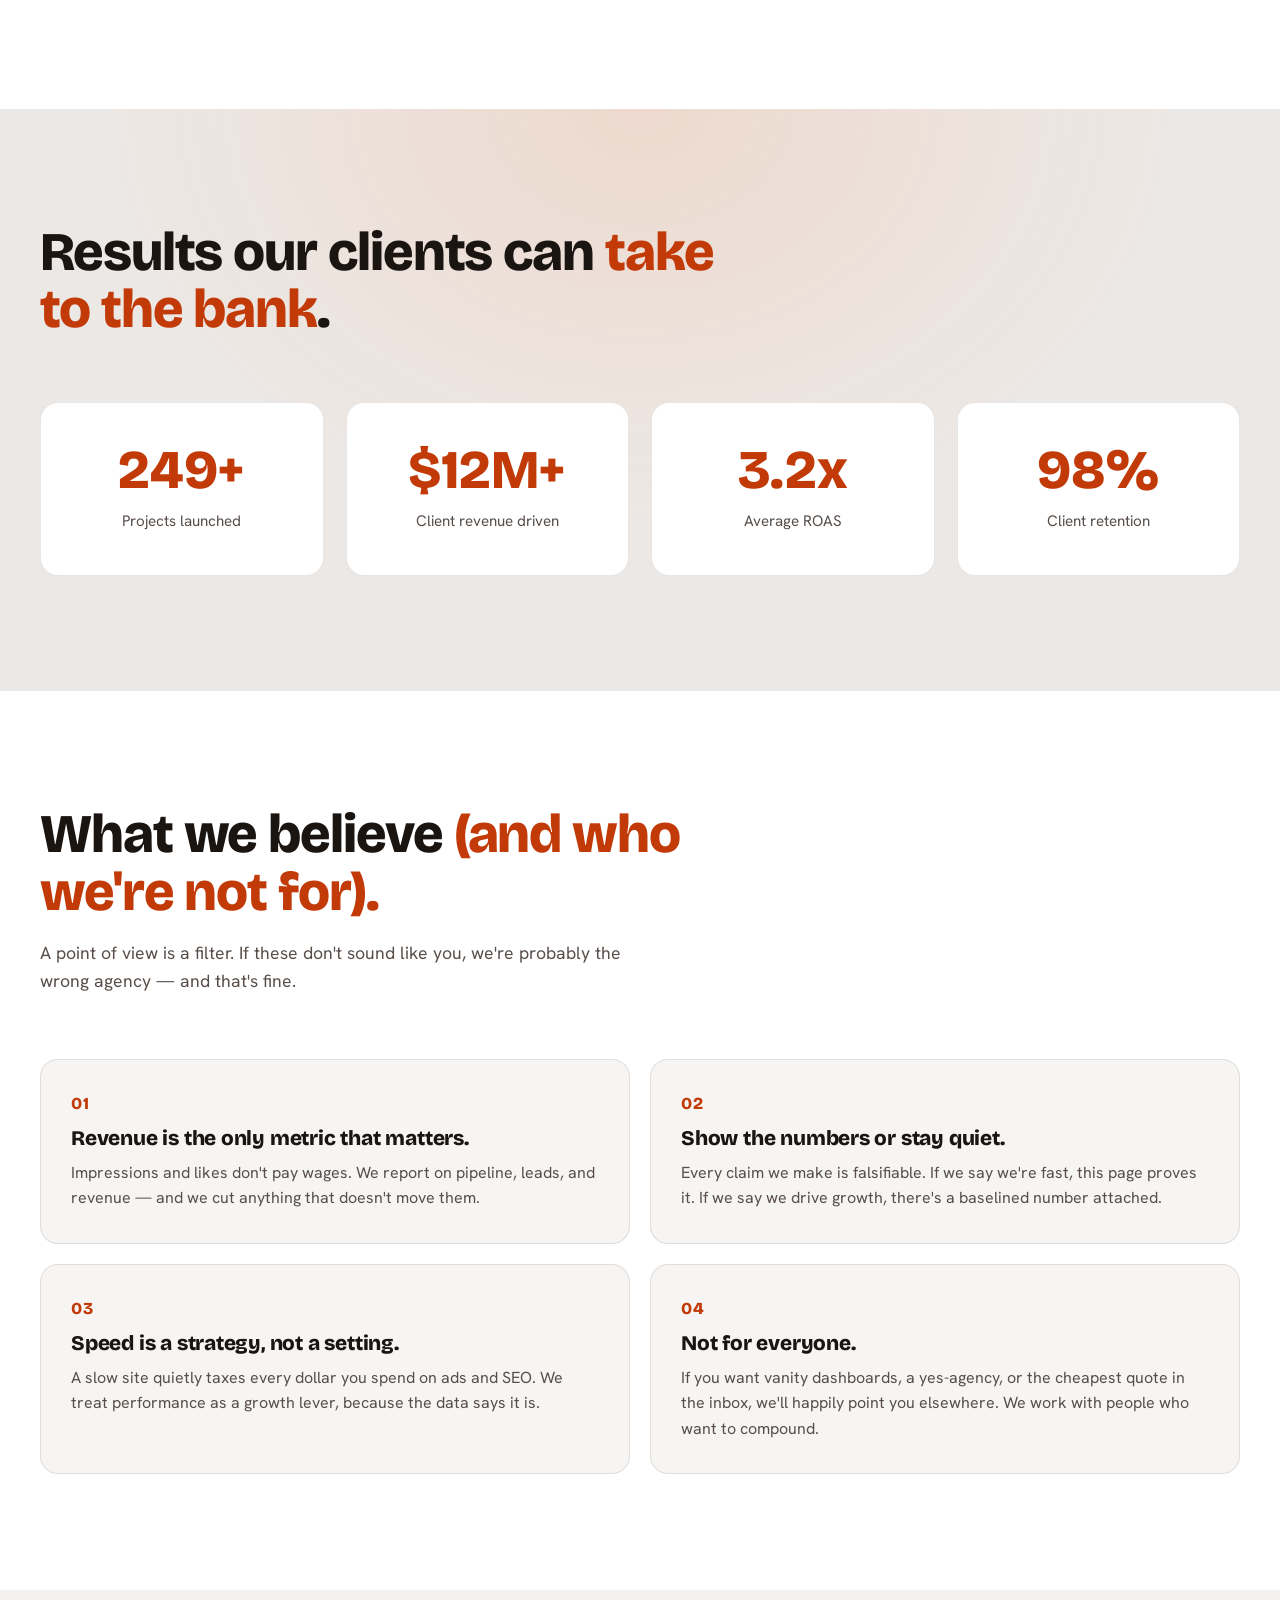
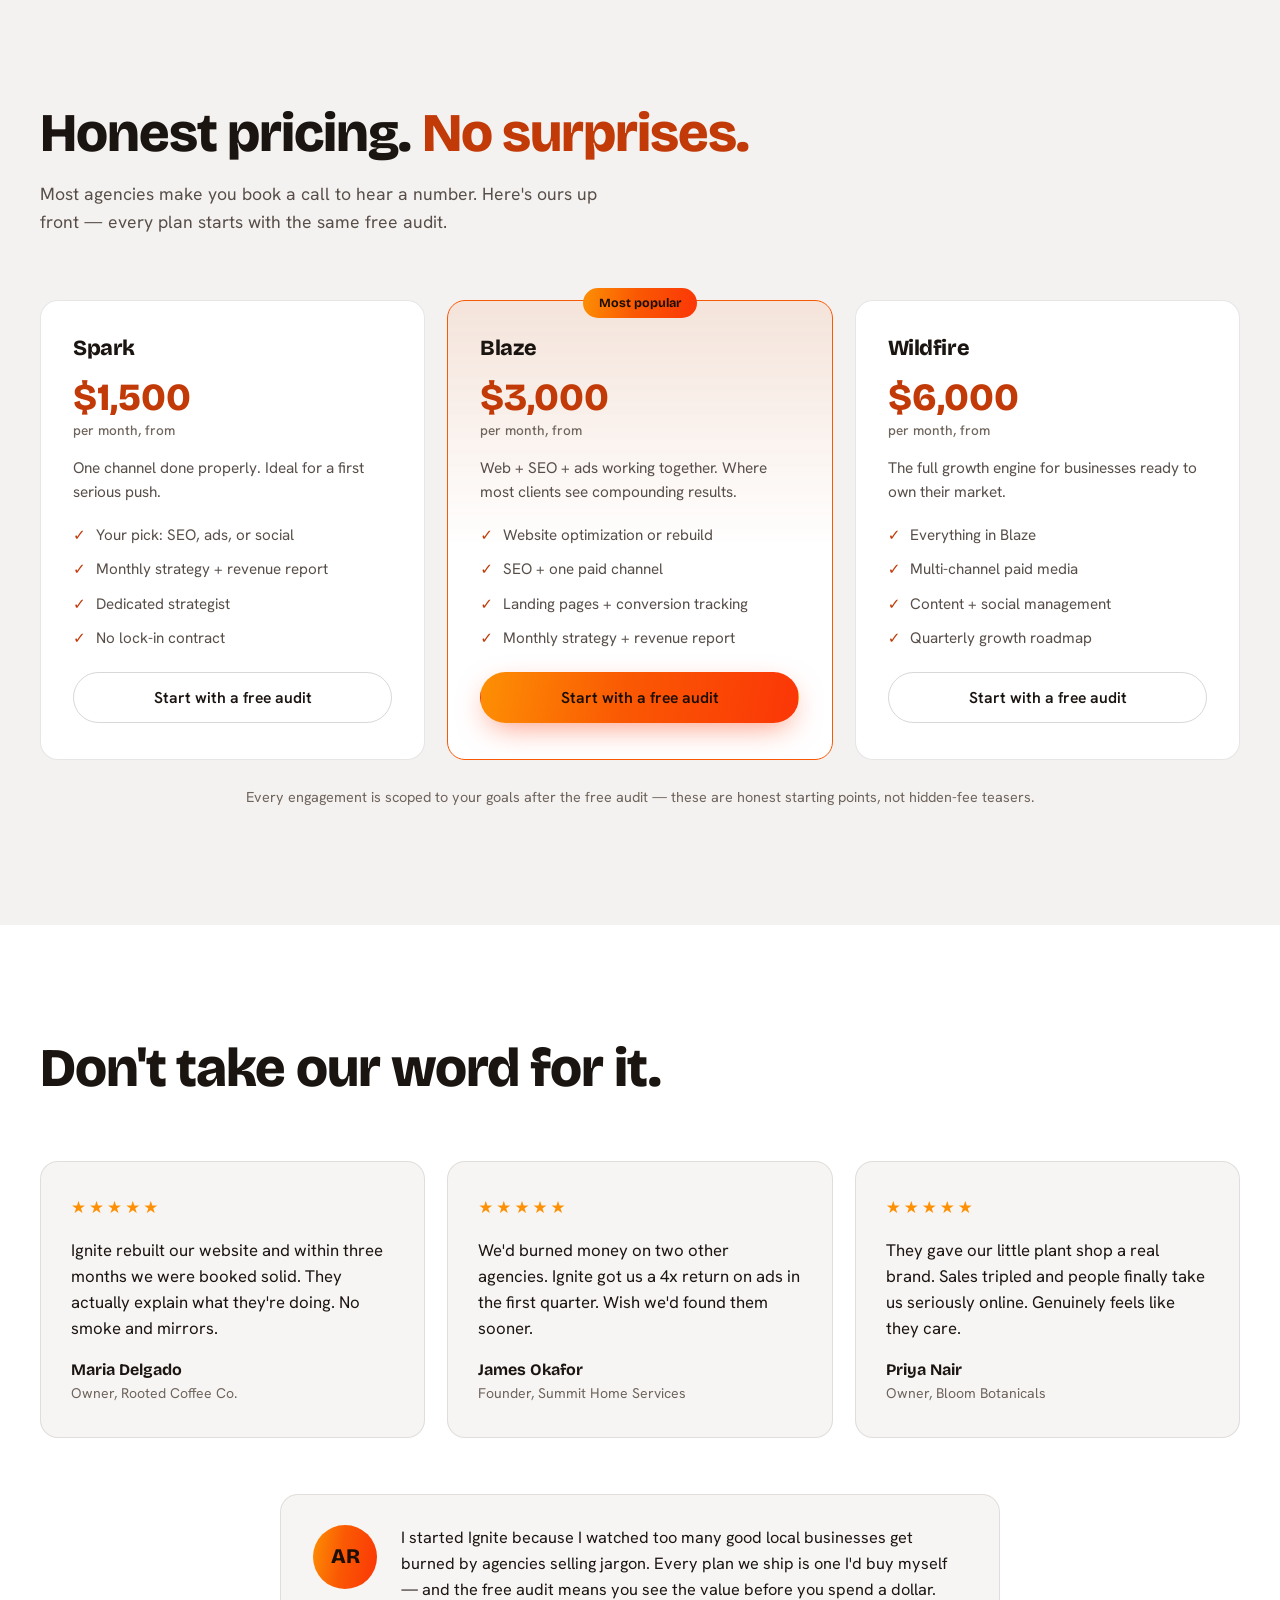
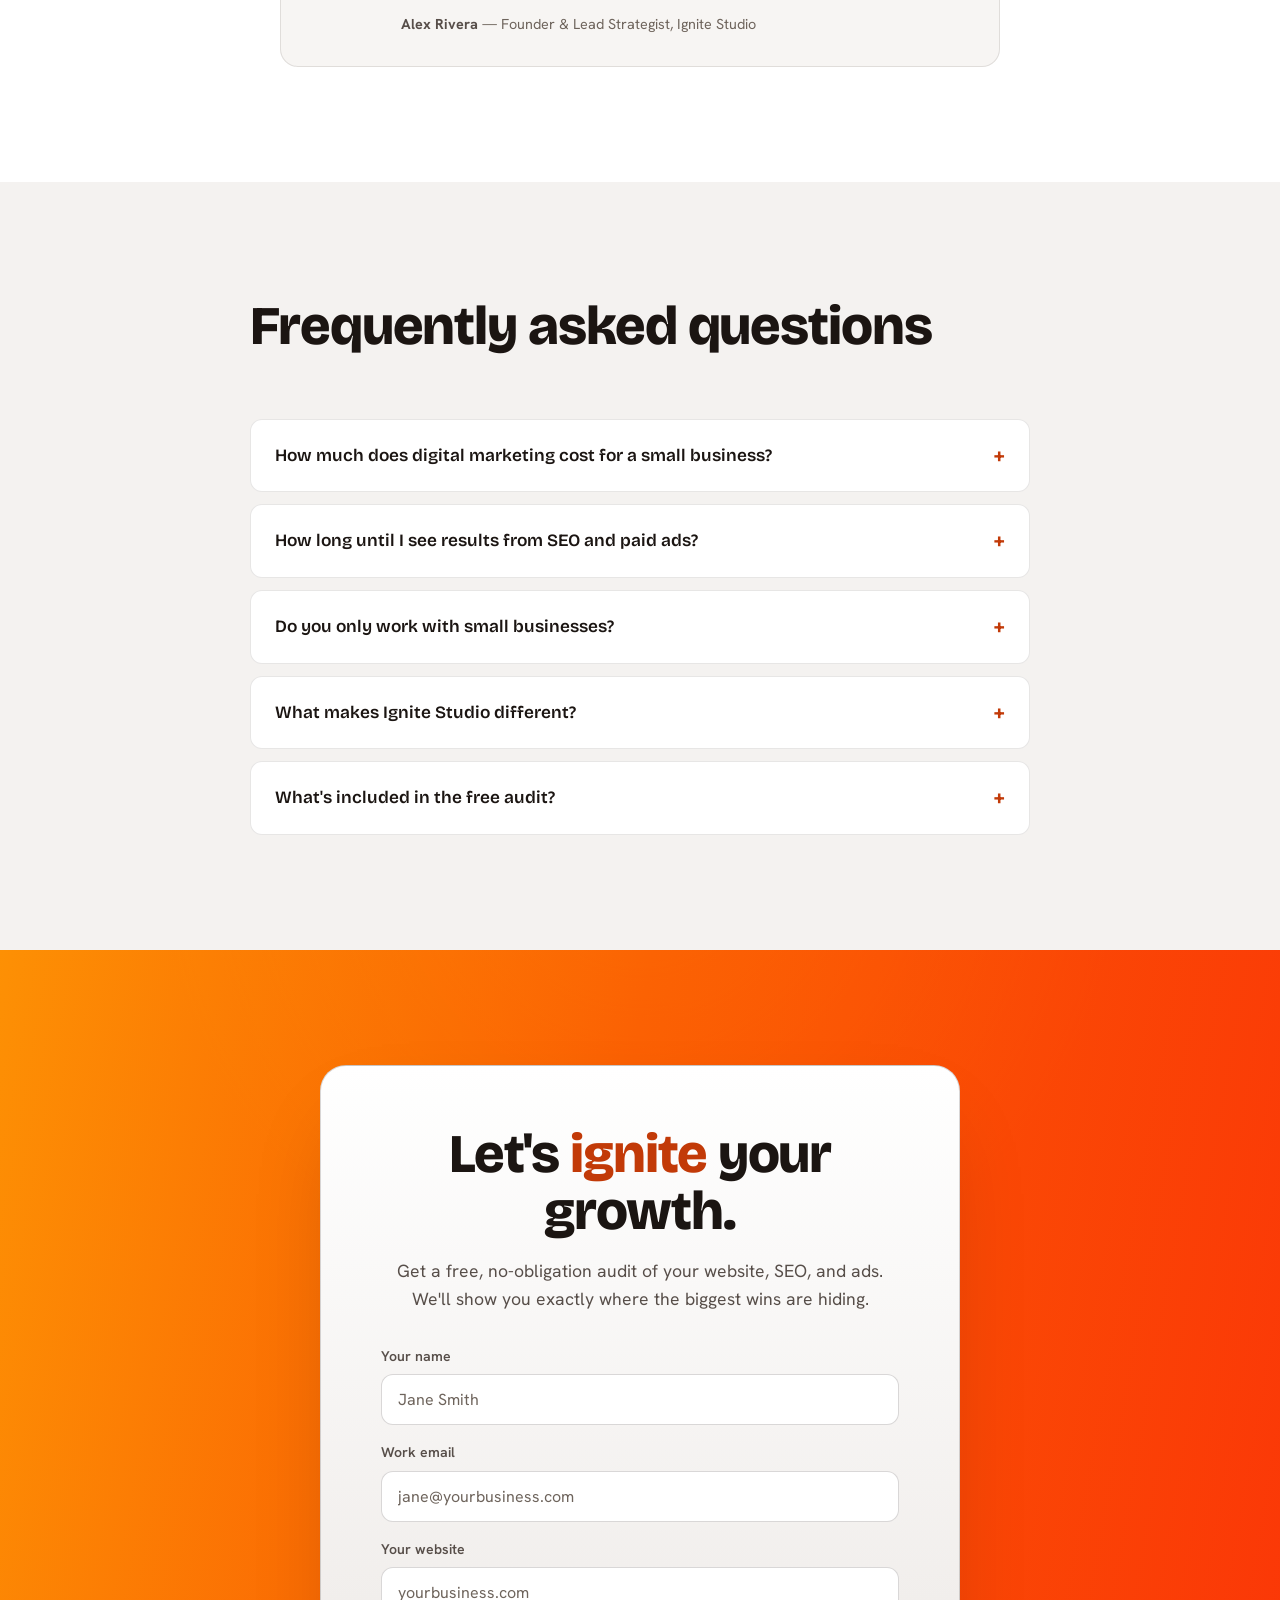
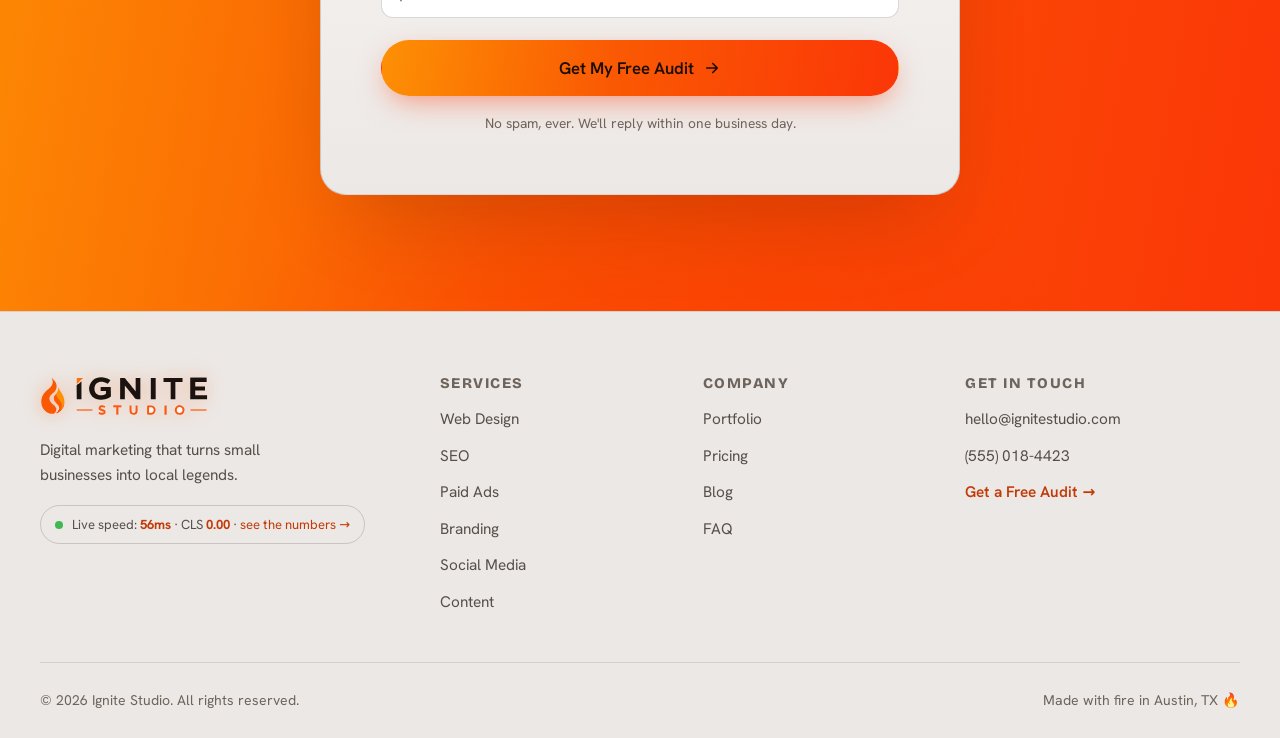
==== commit 08747c85: "Switch site to a light theme Flip the design-token palette from dark-first to light: off-white base," ====
--- a/index.html
+++ b/index.html
@@ -3,7 +3,7 @@
 <head>
   <meta charset="utf-8" />
   <meta name="viewport" content="width=device-width, initial-scale=1, viewport-fit=cover" />
-  <meta name="theme-color" content="#0B0908" />
+  <meta name="theme-color" content="#F4F2F0" />
 
   <!-- ============ PRIMARY SEO ============ -->
   <title>Ignite Studio — Digital Marketing & Web Design for Small Businesses</title>
@@ -41,7 +41,7 @@
   <link rel="preload" href="assets/fonts/bricolage-grotesque-var.woff2" as="font" type="font/woff2" crossorigin />
   <link rel="preload" href="assets/fonts/hanken-grotesk-var.woff2" as="font" type="font/woff2" crossorigin />
 
-  <link rel="stylesheet" href="css/styles.css?v=26" />
+  <link rel="stylesheet" href="css/styles.css?v=27" />
 
   <!-- ============ STRUCTURED DATA: ORGANIZATION / LOCALBUSINESS ============ -->
   <script type="application/ld+json">
@@ -144,7 +144,7 @@
   <header class="site-header" id="siteHeader" data-reveal-instant>
     <nav class="nav" aria-label="Primary">
       <a class="brand" href="#top" aria-label="Ignite Studio home">
-        <img class="brand-logo" src="assets/logo-nav.svg?v=2" alt="Ignite Studio" width="143" height="34" fetchpriority="high" />
+        <img class="brand-logo" src="assets/logo-nav.svg?v=10" alt="Ignite Studio" width="143" height="34" fetchpriority="high" />
       </a>
 
       <ul class="nav-links" id="navLinks">
@@ -723,7 +723,7 @@
     <div class="container footer-inner">
       <div class="footer-brand">
         <a class="brand" href="#top" aria-label="Ignite Studio home">
-          <img class="brand-logo brand-logo--footer" src="assets/logo-nav.svg?v=2" alt="Ignite Studio" width="169" height="40" loading="lazy" decoding="async" />
+          <img class="brand-logo brand-logo--footer" src="assets/logo-nav.svg?v=10" alt="Ignite Studio" width="169" height="40" loading="lazy" decoding="async" />
         </a>
         <p>Digital marketing that turns small businesses into local legends.</p>
         <a class="perf-badge" href="#scorecard" aria-label="View our performance scorecard">
--- a/css/styles.css
+++ b/css/styles.css
@@ -30,35 +30,35 @@
   --ember:        #FB3607;
   --gold:         #FD9004;
 
-  /* Neutrals (warm-tinted for the fire theme) */
-  --ink:      #0B0908;
-  --ink-2:    #120D0C;
-  --surface:  #1A1311;
-  --surface-2:#221917;
-  --line:     rgba(255, 255, 255, 0.09);
-  --line-2:   rgba(255, 255, 255, 0.14);
+  /* Neutrals — light theme. Clean near-white base so the flame accent pops. */
+  --ink:      #F4F2F0;   /* page background */
+  --ink-2:    #ECE8E5;   /* alt bands / footer */
+  --surface:  #FFFFFF;   /* cards */
+  --surface-2:#F8F6F4;   /* card hover */
+  --line:     rgba(20, 12, 8, 0.10);
+  --line-2:   rgba(20, 12, 8, 0.16);
 
   --paper:    #FBF6F2;
-  --text:     #F3EBE6;
-  --muted:    #B7A9A2;
-  --muted-2:  #8E817B;
+  --text:     #1B1512;
+  --muted:    #574E49;
+  --muted-2:  #6E645C;
 
   /* Effects */
   --grad-fire: linear-gradient(100deg, var(--gold) 0%, var(--flame) 45%, var(--ember) 100%);
   --grad-fire-soft: linear-gradient(135deg, rgba(253,144,4,.18), rgba(251,54,7,.14));
-  --glow: 0 0 40px rgba(250, 89, 3, .35);
-
-  --shadow-sm: 0 2px 8px rgba(0,0,0,.35);
-  --shadow-md: 0 18px 50px -18px rgba(0,0,0,.7);
-  --shadow-lg: 0 40px 90px -30px rgba(0,0,0,.8);
+  --glow: 0 0 40px rgba(250, 89, 3, .30);
+
+  --shadow-sm: 0 2px 8px rgba(20,12,8,.06);
+  --shadow-md: 0 18px 50px -18px rgba(20,12,8,.14);
+  --shadow-lg: 0 40px 90px -30px rgba(20,12,8,.20);
 
   /* Type */
   --font-display: "Bricolage Grotesque", "Trebuchet MS", sans-serif;
   --font-body: "Hanken Grotesk", system-ui, -apple-system, sans-serif;
 
   /* Semantic accent for text emphasis (solid, not gradient).
-     Overridden per section theme so it stays high-contrast on any bg. */
-  --accent-strong: var(--flame-bright);
+     Deeper orange keeps 4.5:1+ on the light theme's white surfaces. */
+  --accent-strong: #C23A08;
 
   /* Layout */
   --container: 1200px;
@@ -156,7 +156,7 @@
   font-size: .82rem;
   letter-spacing: .16em;
   text-transform: uppercase;
-  color: var(--flame-bright);
+  color: var(--accent-strong);
   margin-bottom: 16px;
 }
 .section-title {
@@ -172,19 +172,10 @@
    Each theme redefines the palette tokens the components already
    consume, so the whole subtree re-themes with no per-rule edits.
    ========================================================= */
+/* A pure-white band for alternation against the off-white page base. */
 .section--light {
-  --ink: #F1EFEE;
-  --ink-2: #E9E6E4;
-  --surface: #FFFFFF;
-  --surface-2: #FAF8F7;
-  --text: #1B1512;
-  --muted: #574E49;
-  --muted-2: #7C726C;
-  --line: rgba(20, 12, 8, 0.10);
-  --line-2: rgba(20, 12, 8, 0.16);
-  --flame-bright: #C23A08;          /* deeper orange keeps 4.5:1+ on white */
-  --accent-strong: #C23A08;
-  background: var(--ink);
+  --surface: #F7F5F3;   /* cards on a white band get a faint tint to separate */
+  background: #FFFFFF;
   color: var(--text);
 }
 .section--light .work-metric strong,
@@ -240,7 +231,7 @@
 }
 .btn-outline:hover {
   border-color: var(--flame);
-  color: #fff;
+  color: var(--accent-strong);
   background: rgba(250,89,3,.08);
   transform: translateY(-2px) scale(1.03);
 }
@@ -258,7 +249,7 @@
   transition: background .3s var(--ease), backdrop-filter .3s, border-color .3s;
 }
 .site-header.scrolled {
-  background: rgba(11,9,8,.72);
+  background: rgba(255,255,255,.82);
   backdrop-filter: blur(14px);
   border-bottom-color: var(--line);
 }
@@ -343,21 +334,15 @@
   overflow: hidden;
   isolation: isolate;
 }
-.ember-canvas {
-  position: absolute;
-  inset: 0;
-  width: 100%; height: 100%;
-  z-index: -1;
-  opacity: .8;
-}
+.ember-canvas { display: none; }  /* light theme: additive embers are invisible on white */
 .hero-glow {
   position: absolute;
   z-index: -2;
-  left: 50%; top: -10%;
-  width: 900px; height: 900px;
+  left: 50%; top: -12%;
+  width: 1000px; height: 900px;
   transform: translateX(-50%);
-  background: radial-gradient(circle, rgba(250,89,3,.28), rgba(251,54,7,.10) 40%, transparent 68%);
-  filter: blur(20px);
+  background: radial-gradient(circle, rgba(253,144,4,.16), rgba(250,89,3,.07) 42%, transparent 68%);
+  filter: blur(24px);
   pointer-events: none;
 }
 .hero-inner { max-width: none; }
@@ -376,7 +361,8 @@
   padding: 8px 16px;
   border: 1px solid var(--line-2);
   border-radius: 999px;
-  background: rgba(255,255,255,.03);
+  background: var(--surface);
+  box-shadow: var(--shadow-sm);
   font-size: .9rem;
   color: var(--muted);
   margin-bottom: 26px;
@@ -453,7 +439,7 @@
   box-shadow: 0 2px 8px rgba(0,0,0,.4);
 }
 .tb-avatars span:first-child { margin-left: 0; }
-.tb-avatars .tb-more { background: var(--surface-2); color: var(--flame-bright); }
+.tb-avatars .tb-more { background: var(--surface-2); color: var(--accent-strong); }
 .tb-stars { color: var(--gold); letter-spacing: 2px; font-size: .95rem; line-height: 1; }
 .tb-text p { font-size: .9rem; color: var(--muted); margin-top: 3px; }
 .tb-text strong { color: var(--text); }
@@ -466,7 +452,7 @@
   border: 1px solid rgba(0,0,0,.06);
   border-radius: var(--radius-lg);
   padding: clamp(26px, 3vw, 38px);
-  box-shadow: 0 34px 90px -28px rgba(0,0,0,.75), 0 0 0 1px rgba(250,89,3,.10);
+  box-shadow: 0 30px 70px -30px rgba(20,12,8,.28), 0 0 0 1px rgba(250,89,3,.10);
   display: grid;
   gap: 16px;
   overflow: hidden;
@@ -766,7 +752,7 @@
   aspect-ratio: 16 / 10;
   position: relative;
   overflow: hidden;
-  background: #140d0b;
+  background: var(--surface-2);
 }
 .work-media img {
   width: 100%;
@@ -804,7 +790,7 @@
 }
 .work-metric strong {
   font-family: var(--font-display);
-  color: var(--flame-bright);
+  color: var(--accent-strong);
   font-size: 1.3rem;
   margin-right: 6px;
 }
@@ -924,7 +910,7 @@
   padding: 40px 20px;
   border: 1px solid var(--line);
   border-radius: var(--radius);
-  background: rgba(255,255,255,.02);
+  background: var(--surface);
   transition: transform .35s var(--ease), border-color .35s;
 }
 .stat:hover { transform: translateY(-4px) scale(1.03); border-color: var(--line-2); }
@@ -988,7 +974,7 @@
 .faq-item summary::after {
   content: "+";
   font-size: 1.5rem;
-  color: var(--flame-bright);
+  color: var(--accent-strong);
   transition: transform .3s var(--ease);
   line-height: 1;
 }
@@ -1035,7 +1021,7 @@
   padding: 14px 16px;
   border-radius: var(--radius-sm);
   border: 1px solid var(--line-2);
-  background: rgba(0,0,0,.35);
+  background: var(--surface);
   color: var(--text);
   transition: border-color .2s, box-shadow .2s;
 }
@@ -1047,7 +1033,7 @@
 }
 .audit-form .btn { margin-top: 6px; }
 .form-note { text-align: center; font-size: .86rem; color: var(--muted-2); }
-.form-note.success { color: var(--flame-bright); font-weight: 600; }
+.form-note.success { color: var(--accent-strong); font-weight: 600; }
 
 /* ---------------- Footer ---------------- */
 .site-footer {
@@ -1074,8 +1060,8 @@
   margin-bottom: 4px;
 }
 .footer-col a { color: var(--muted); font-size: .96rem; transition: color .2s; width: fit-content; }
-.footer-col a:hover { color: var(--flame-bright); }
-.footer-cta { color: var(--flame-bright) !important; font-weight: 600; }
+.footer-col a:hover { color: var(--accent-strong); }
+.footer-cta { color: var(--accent-strong) !important; font-weight: 600; }
 .footer-bottom {
   display: flex;
   justify-content: space-between;
@@ -1140,7 +1126,7 @@
 
   /* Give the open menu a solid backdrop even over the transparent hero header */
   .site-header:has(.nav-links.open) {
-    background: rgba(11,9,8,.97);
+    background: rgba(255,255,255,.98);
     backdrop-filter: blur(16px);
     border-bottom-color: var(--line);
   }
@@ -1218,7 +1204,7 @@
   z-index: 1;
 }
 .breadcrumb a { color: var(--muted); transition: color .2s; }
-.breadcrumb a:hover { color: var(--flame-bright); }
+.breadcrumb a:hover { color: var(--accent-strong); }
 .breadcrumb span[aria-hidden] { margin: 0 6px; opacity: .5; }
 .breadcrumb [aria-current] { color: var(--text); }
 
@@ -1244,7 +1230,7 @@
 }
 .link-card:hover { transform: translateY(-4px) scale(1.02); border-color: var(--flame); }
 .link-card h3 { font-size: 1.15rem; }
-.link-card span { color: var(--flame-bright); font-weight: 600; font-size: .92rem; }
+.link-card span { color: var(--accent-strong); font-weight: 600; font-size: .92rem; }
 .related-read { margin-top: 28px; color: var(--muted); }
 .related-read a { color: var(--accent-strong); font-weight: 600; }
 
@@ -1278,7 +1264,7 @@
 .post-body { padding: 28px 30px; display: flex; flex-direction: column; gap: 10px; }
 .post-body h2 { font-size: 1.4rem; letter-spacing: -.01em; }
 .post-body p { color: var(--muted); font-size: .98rem; }
-.post-more { color: var(--flame-bright); font-weight: 600; font-size: .92rem; margin-top: 4px; }
+.post-more { color: var(--accent-strong); font-weight: 600; font-size: .92rem; margin-top: 4px; }
 
 @media (max-width: 720px) {
   .link-grid, .post-grid { grid-template-columns: 1fr; }
@@ -1297,7 +1283,7 @@
   font-size: .8rem;
   letter-spacing: .14em;
   text-transform: uppercase;
-  color: var(--flame-bright);
+  color: var(--accent-strong);
   margin-bottom: 14px;
 }
 .scorecard-grid {
@@ -1313,7 +1299,7 @@
   padding: 30px 26px;
   border: 1px solid var(--line);
   border-radius: var(--radius);
-  background: linear-gradient(180deg, rgba(255,255,255,.03), transparent);
+  background: var(--surface);
   position: relative;
   overflow: hidden;
 }
@@ -1327,7 +1313,7 @@
   font-weight: 800;
   font-size: clamp(2.1rem, 1.5rem + 2vw, 3rem);
   line-height: 1;
-  color: var(--flame-bright);
+  color: var(--accent-strong);
 }
 .score-tile .unit { font-size: .5em; color: var(--muted); margin-left: 2px; }
 .score-label { font-weight: 600; color: var(--text); font-size: 1rem; }
@@ -1380,8 +1366,8 @@
   transition: border-color .2s, color .2s;
 }
 .perf-badge:hover { border-color: var(--flame); color: var(--text); }
-.perf-badge strong { color: var(--flame-bright); font-weight: 700; }
-.perf-more { color: var(--flame-bright); }
+.perf-badge strong { color: var(--accent-strong); font-weight: 700; }
+.perf-more { color: var(--accent-strong); }
 .perf-dot {
   width: 8px; height: 8px; border-radius: 50%;
   background: var(--ok, #3FB950);
@@ -1543,7 +1529,7 @@
   left: 0; right: 0; bottom: 0;
   z-index: 90;
   padding: 10px 16px calc(10px + env(safe-area-inset-bottom));
-  background: rgba(11,9,8,.92);
+  background: rgba(255,255,255,.94);
   backdrop-filter: blur(12px);
   border-top: 1px solid var(--line);
   transform: translateY(110%);
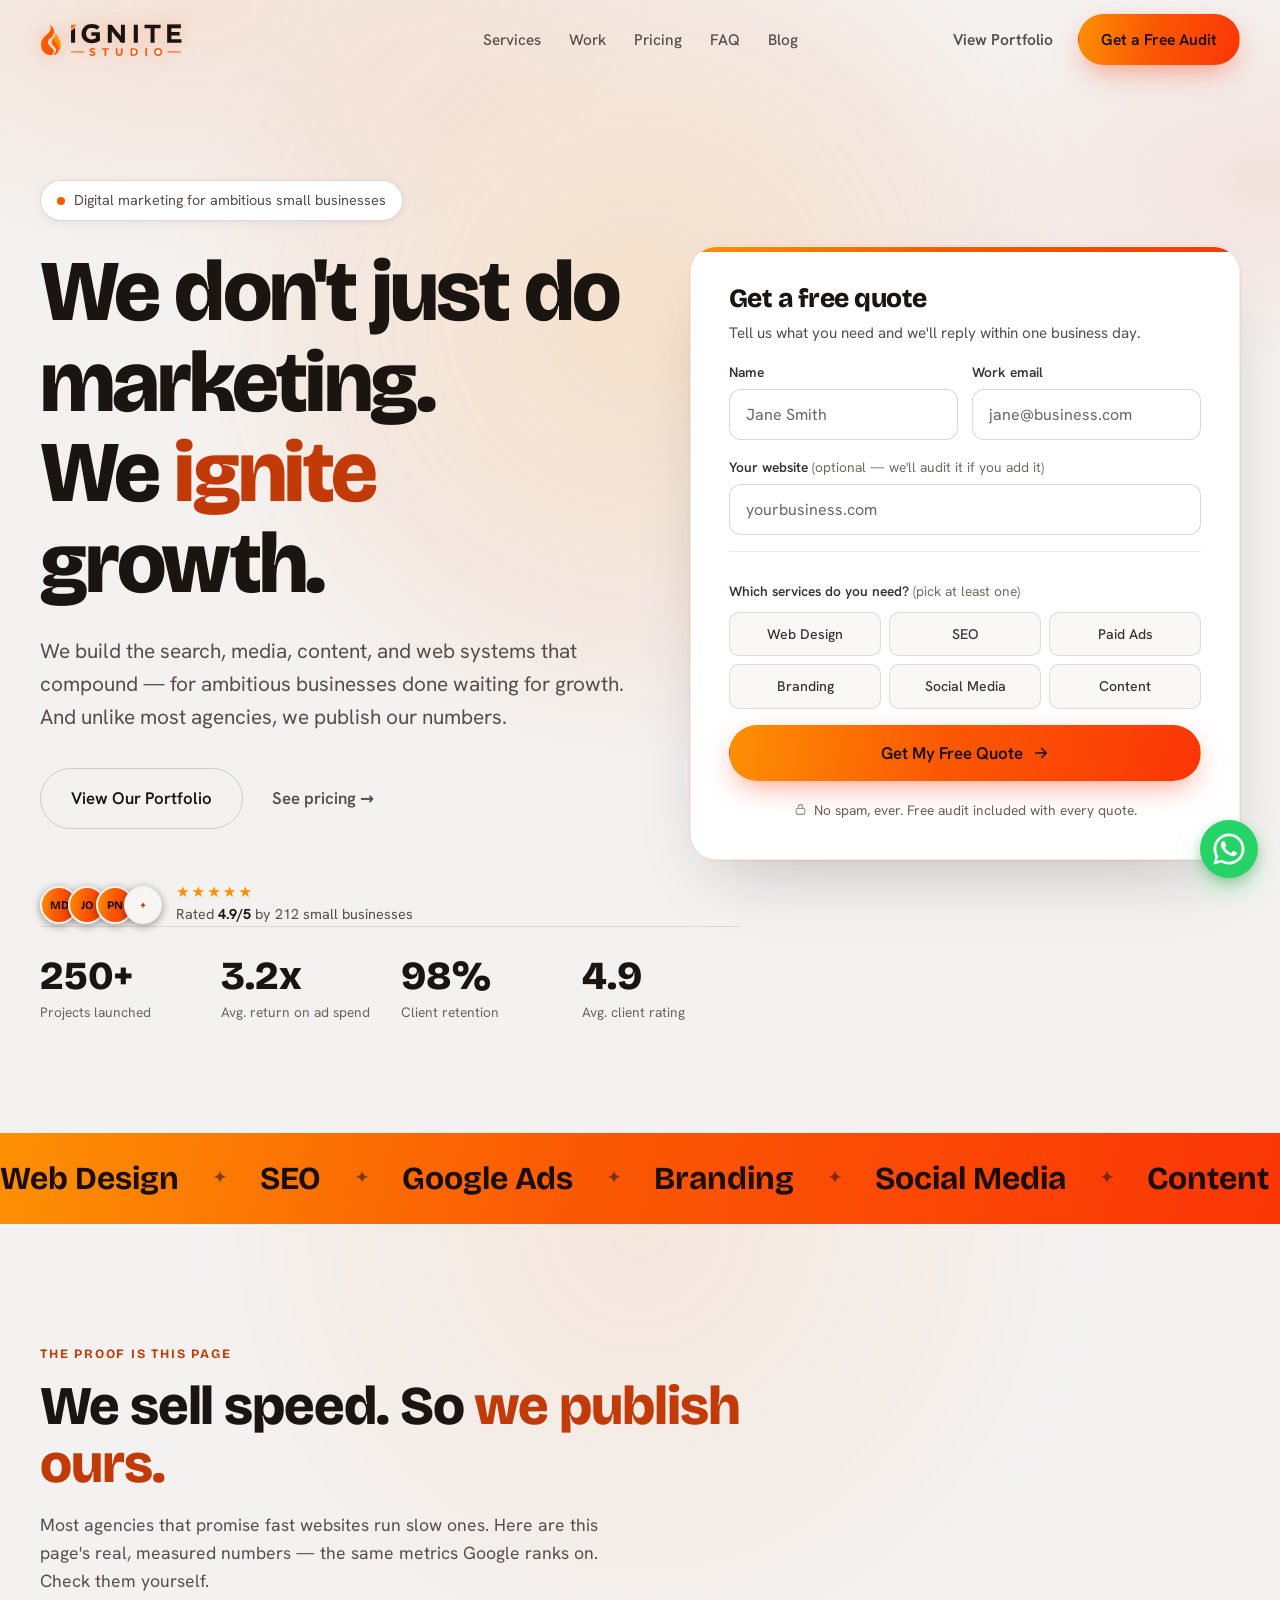
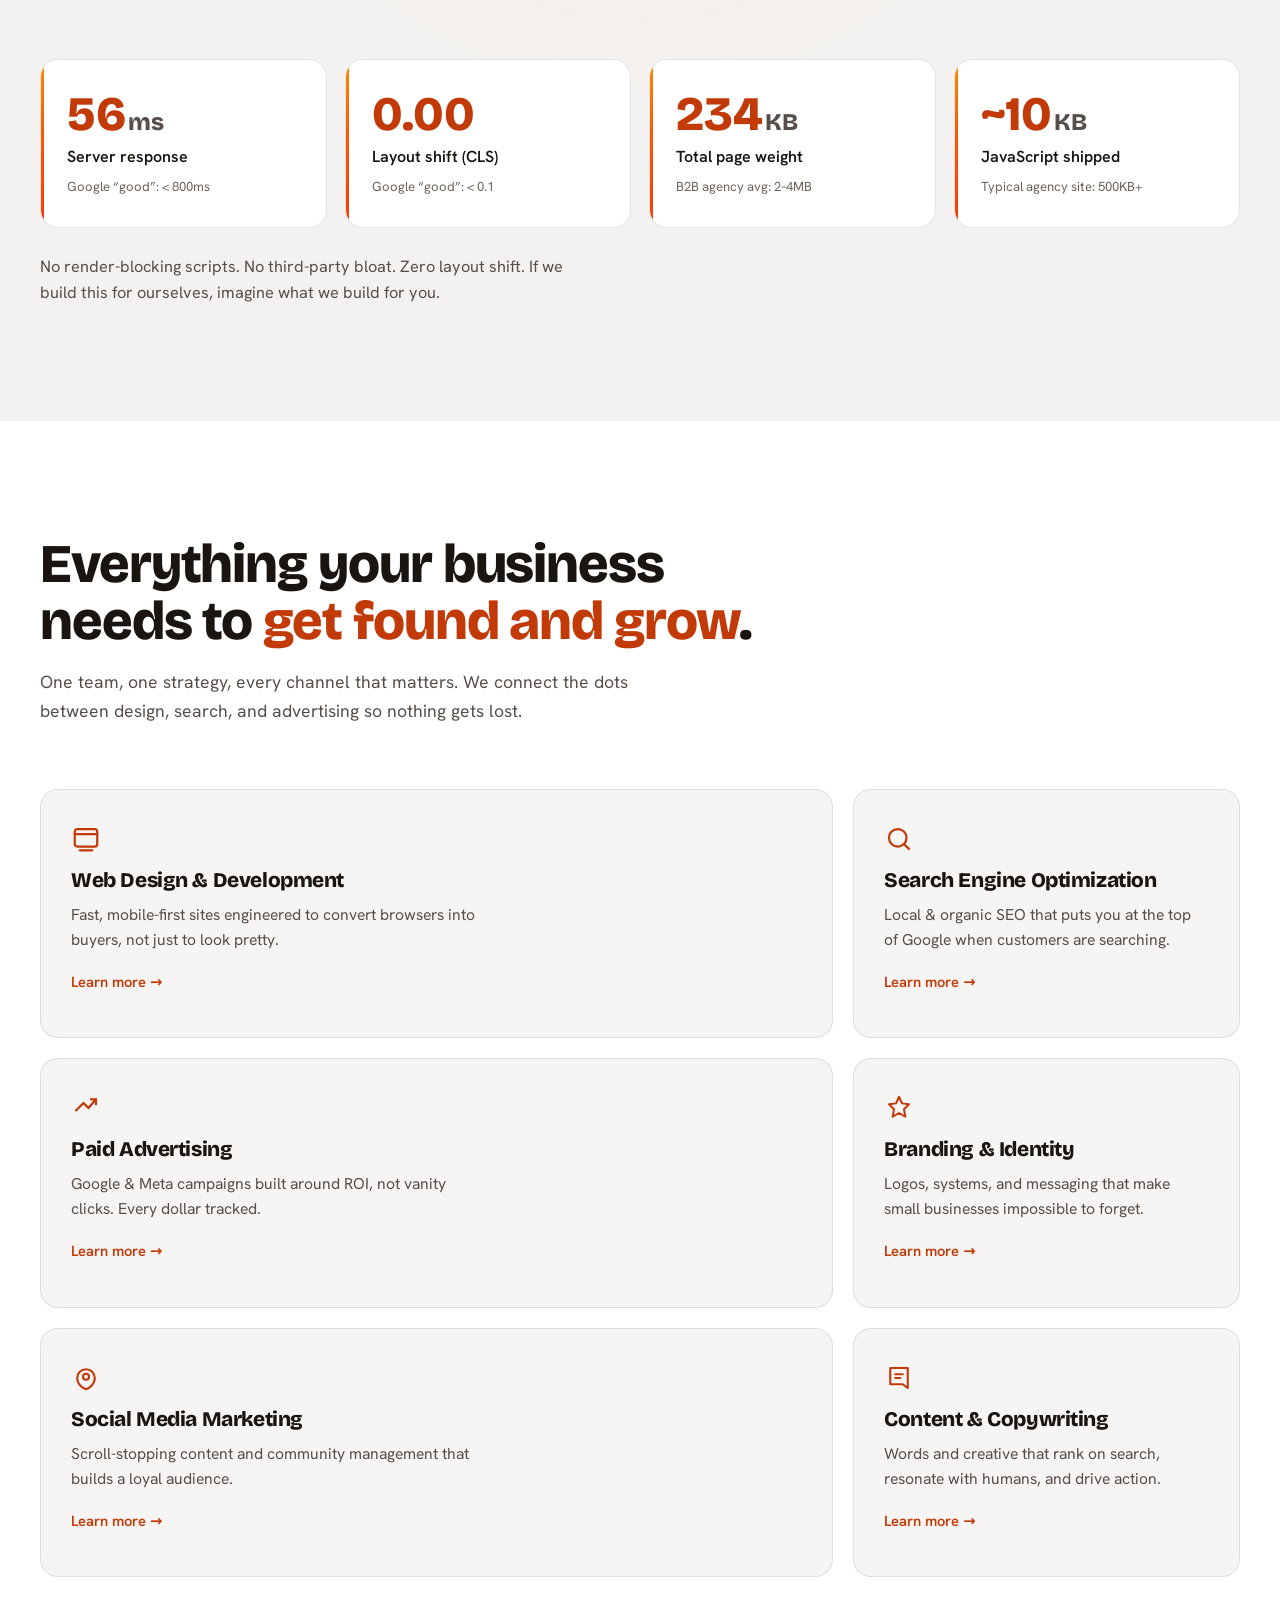
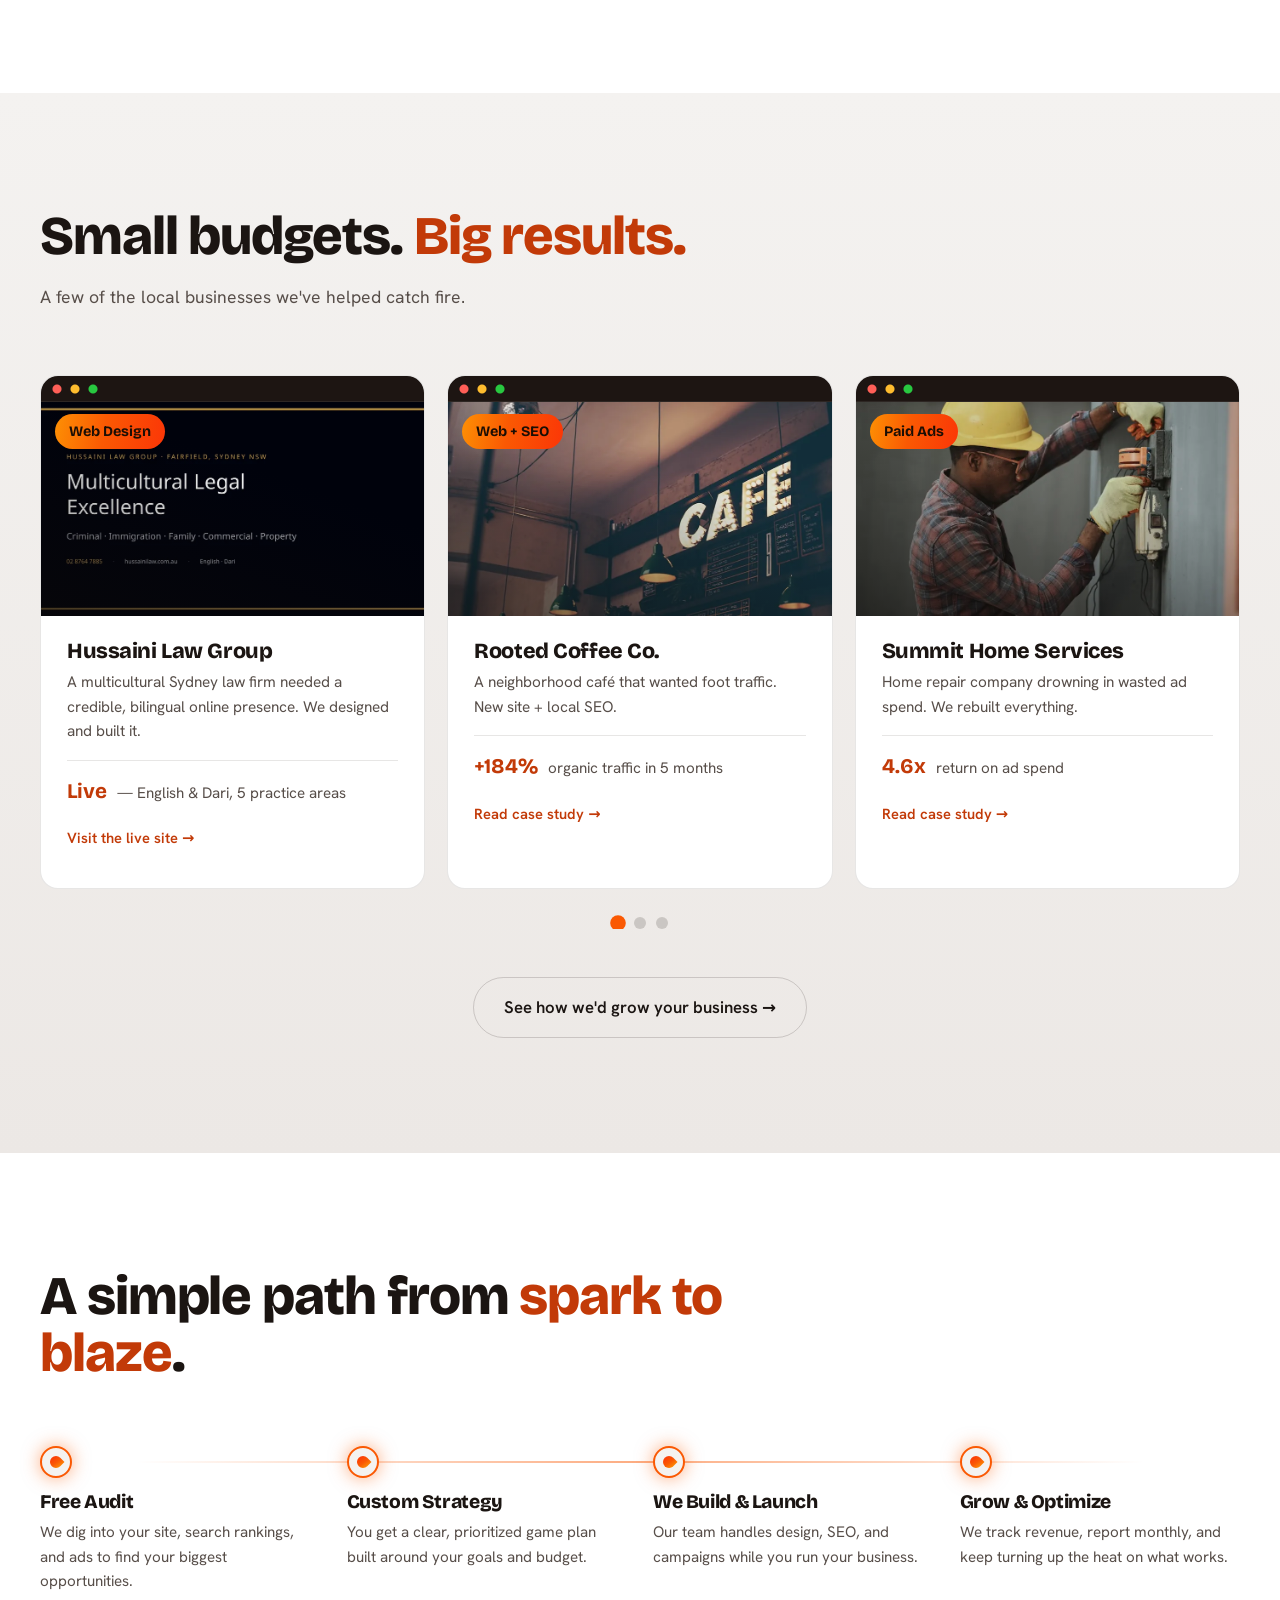
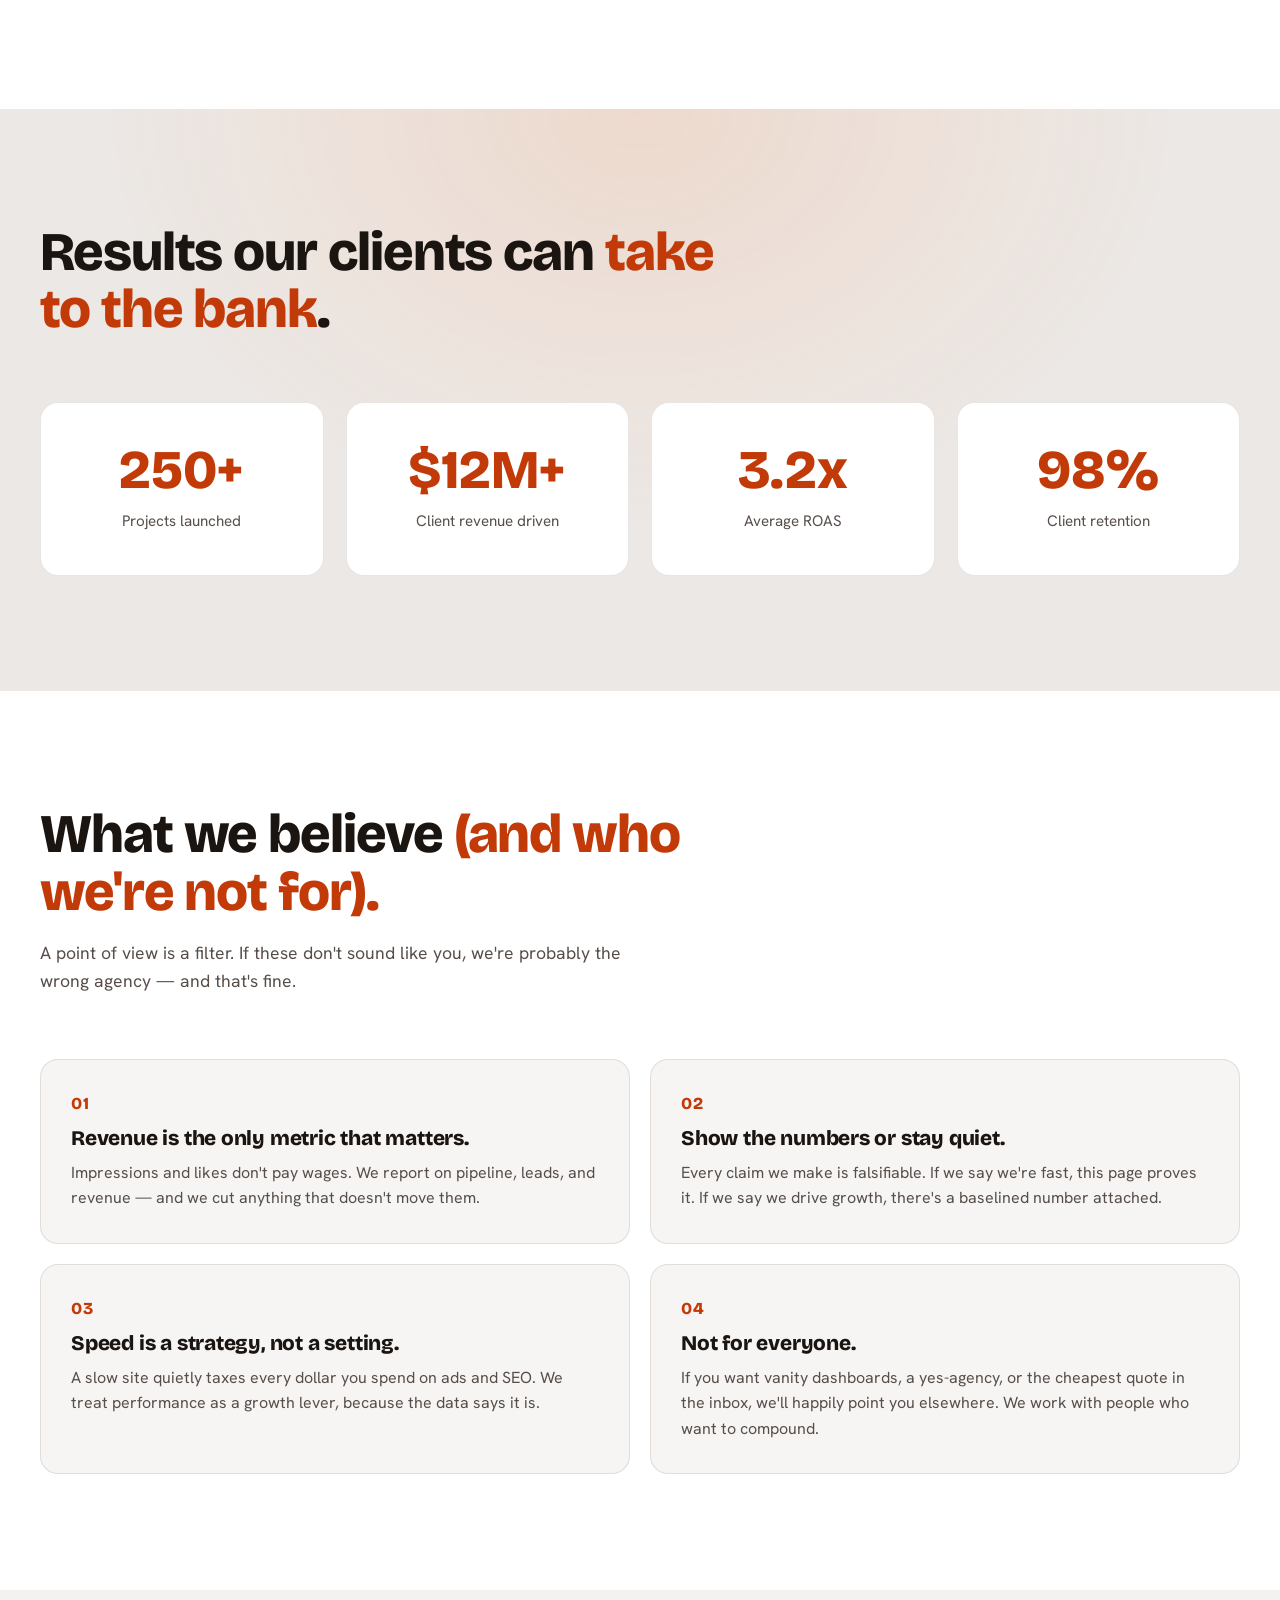
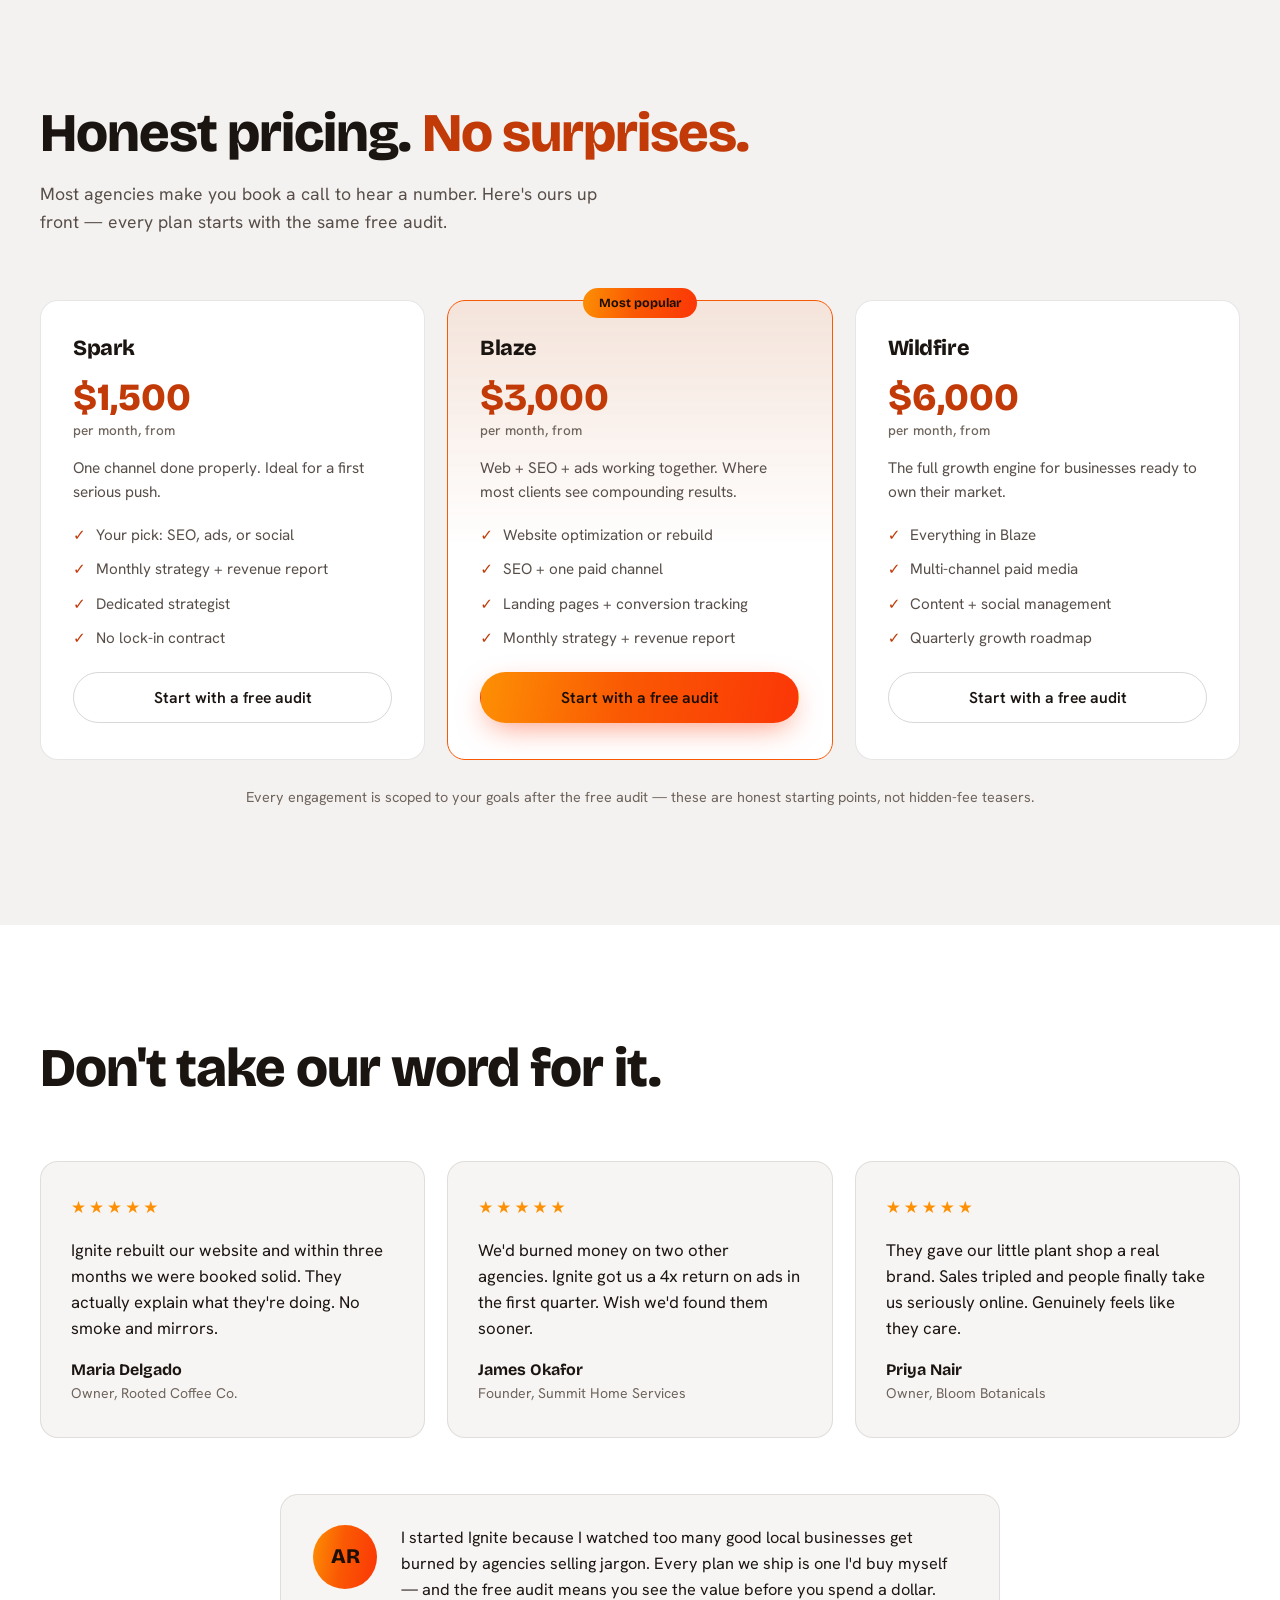
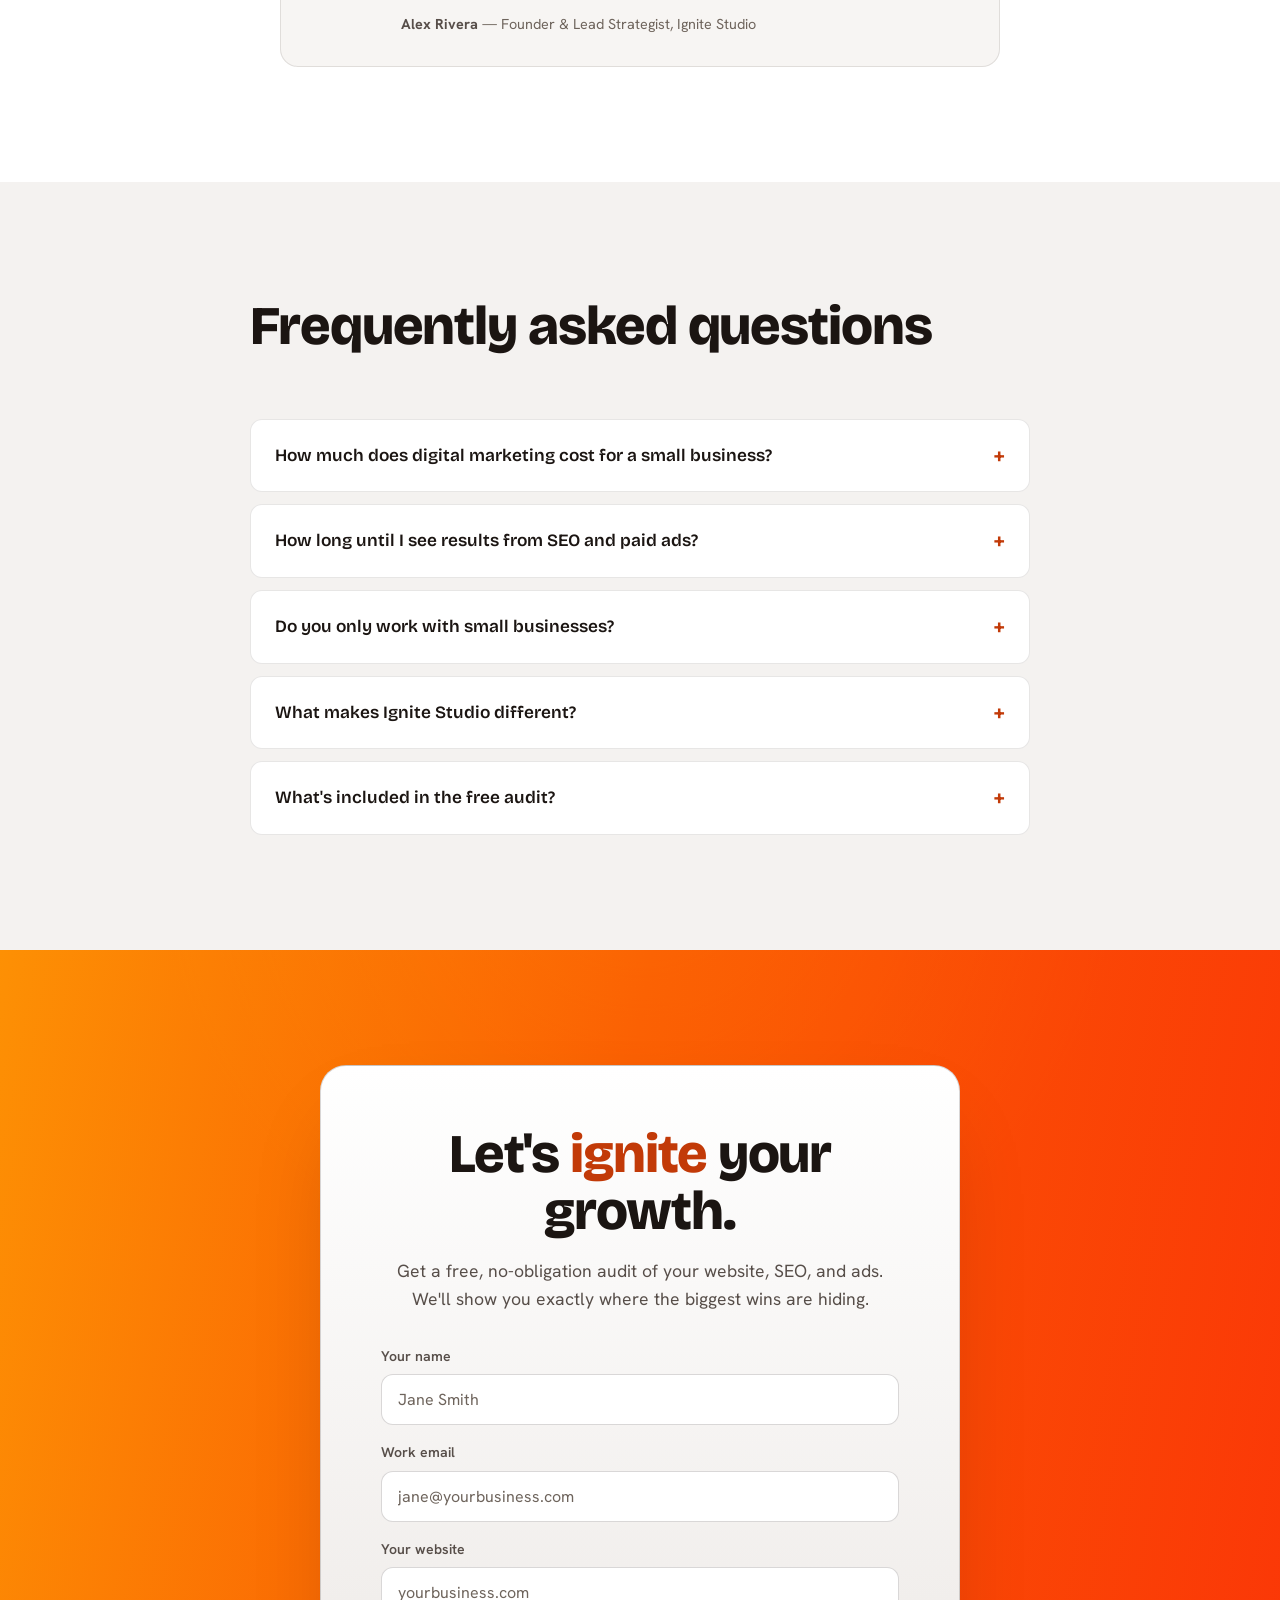
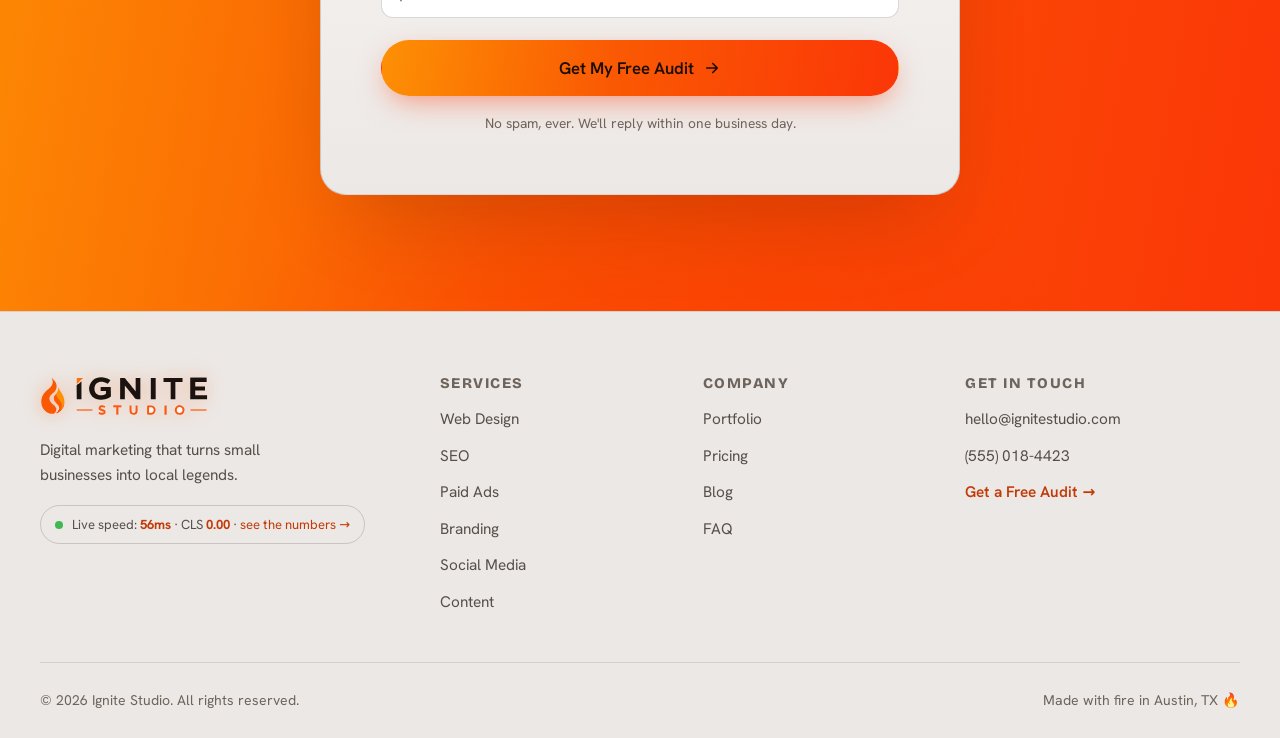
==== commit 995997d4: "Add floating WhatsApp CTA (bottom-right, site-wide) Green WhatsApp FAB with a subtle pulse, on every" ====
--- a/index.html
+++ b/index.html
@@ -41,7 +41,7 @@
   <link rel="preload" href="assets/fonts/bricolage-grotesque-var.woff2" as="font" type="font/woff2" crossorigin />
   <link rel="preload" href="assets/fonts/hanken-grotesk-var.woff2" as="font" type="font/woff2" crossorigin />
 
-  <link rel="stylesheet" href="css/styles.css?v=27" />
+  <link rel="stylesheet" href="css/styles.css?v=28" />
 
   <!-- ============ STRUCTURED DATA: ORGANIZATION / LOCALBUSINESS ============ -->
   <script type="application/ld+json">
@@ -772,5 +772,10 @@
   <script src="js/cms-config.js?v=25" defer></script>
   <script src="js/cms.js?v=25" defer></script>
   <script src="js/main.js?v=25" defer></script>
+  <!-- Floating WhatsApp CTA -->
+  <a class="wa-fab" href="https://wa.me/15550184423?text=Hi%20Ignite%20Studio%2C%20I%27d%20like%20a%20free%20audit." target="_blank" rel="noopener" aria-label="Chat with us on WhatsApp">
+    <span class="wa-ping" aria-hidden="true"></span>
+    <svg viewBox="0 0 32 32" fill="currentColor" aria-hidden="true"><path d="M16 .5C7.4.5.5 7.4.5 16c0 2.8.7 5.4 2 7.8L.5 31.5l7.9-2c2.3 1.3 4.9 2 7.6 2 8.6 0 15.5-6.9 15.5-15.5S24.6.5 16 .5zm0 28.3c-2.4 0-4.7-.6-6.7-1.8l-.5-.3-4.7 1.2 1.3-4.6-.3-.5C4 20.9 3.3 18.5 3.3 16 3.3 8.9 9 3.3 16 3.3S28.7 8.9 28.7 16 23 28.8 16 28.8zm7.7-9.5c-.4-.2-2.5-1.2-2.9-1.4-.4-.1-.7-.2-.9.2-.3.4-1 1.4-1.3 1.6-.2.3-.4.3-.8.1-.4-.2-1.8-.7-3.4-2.1-1.2-1.1-2.1-2.5-2.3-2.9-.2-.4 0-.6.2-.8.2-.2.4-.4.5-.7.2-.2.2-.4.4-.7.1-.3 0-.5 0-.7-.1-.2-.9-2.2-1.3-3-.3-.8-.7-.7-.9-.7h-.8c-.3 0-.7.1-1 .5-.4.4-1.4 1.3-1.4 3.3s1.4 3.8 1.6 4.1c.2.3 2.8 4.3 6.8 6 .9.4 1.7.6 2.3.8 1 .3 1.8.3 2.5.2.8-.1 2.5-1 2.8-2 .3-1 .3-1.8.2-2-.1-.1-.3-.2-.7-.4z"/></svg>
+  </a>
 </body>
 </html>
--- a/css/styles.css
+++ b/css/styles.css
@@ -1388,6 +1388,40 @@
   .beliefs-grid { grid-template-columns: 1fr; }
 }
 
+/* ---------------- Floating WhatsApp CTA ---------------- */
+.wa-fab {
+  position: fixed;
+  right: 22px; bottom: 22px;
+  z-index: 85;
+  width: 58px; height: 58px;
+  border-radius: 50%;
+  display: grid;
+  place-items: center;
+  background: #25D366;
+  color: #fff;
+  box-shadow: 0 12px 30px -8px rgba(37,211,102,.6), 0 4px 12px rgba(0,0,0,.18);
+  transition: transform .2s var(--ease), box-shadow .2s;
+}
+.wa-fab:hover { transform: scale(1.09); box-shadow: 0 16px 36px -8px rgba(37,211,102,.75), 0 4px 12px rgba(0,0,0,.2); }
+.wa-fab:active { transform: scale(1.02); }
+.wa-fab svg { width: 32px; height: 32px; position: relative; z-index: 1; }
+.wa-fab .wa-ping {
+  position: absolute; inset: 0; border-radius: 50%;
+  box-shadow: 0 0 0 0 rgba(37,211,102,.5);
+  animation: wa-ping 2.6s cubic-bezier(.4,0,.2,1) infinite;
+}
+@keyframes wa-ping {
+  0% { box-shadow: 0 0 0 0 rgba(37,211,102,.5); }
+  70% { box-shadow: 0 0 0 16px rgba(37,211,102,0); }
+  100% { box-shadow: 0 0 0 0 rgba(37,211,102,0); }
+}
+/* clear the sticky mobile CTA bar so they don't overlap */
+@media (max-width: 720px) {
+  .wa-fab { right: 16px; bottom: 86px; width: 52px; height: 52px; }
+  .wa-fab svg { width: 28px; height: 28px; }
+}
+@media (prefers-reduced-motion: reduce) { .wa-fab .wa-ping { animation: none; } }
+
 /* Service card "learn more" link on the homepage */
 .card-link { display: inline-block; margin-top: 8px; padding: 10px 0; color: var(--accent-strong); font-weight: 600; font-size: .92rem; }
 .card-link:hover { text-decoration: underline; }
